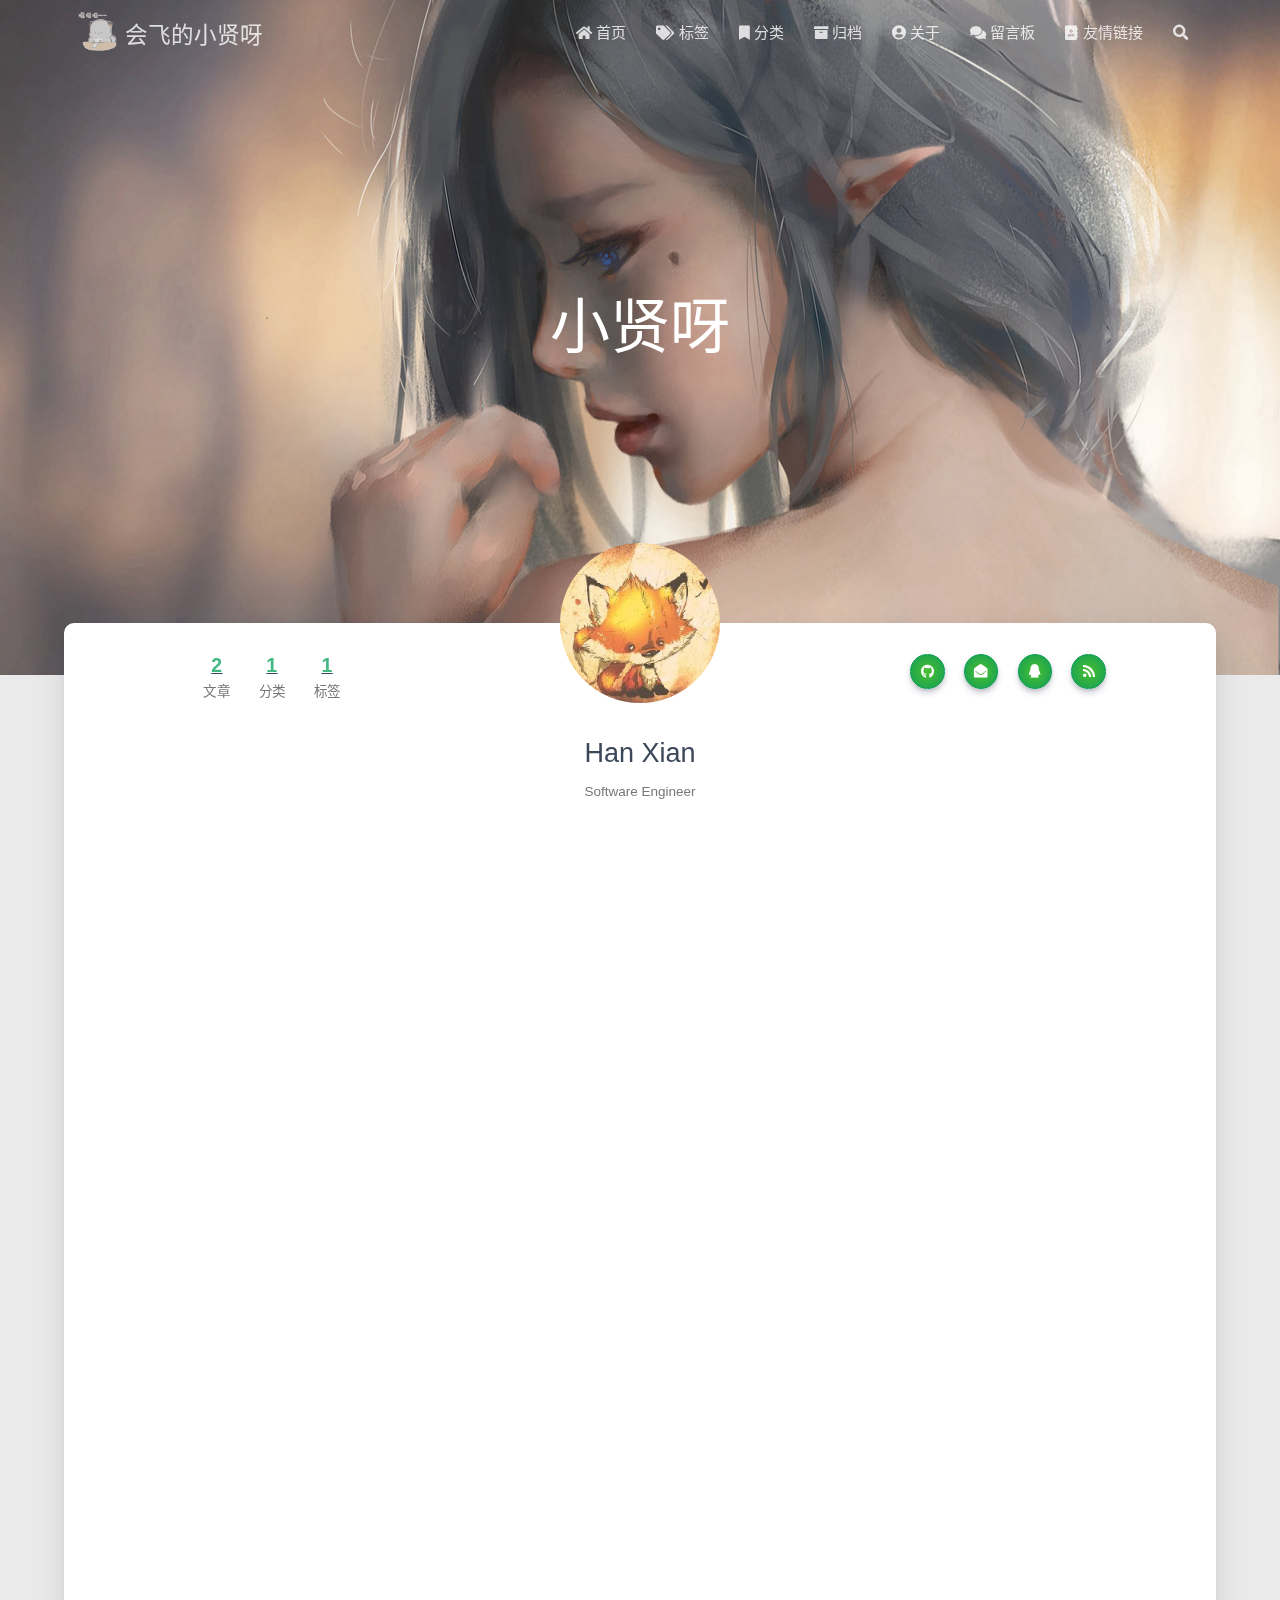
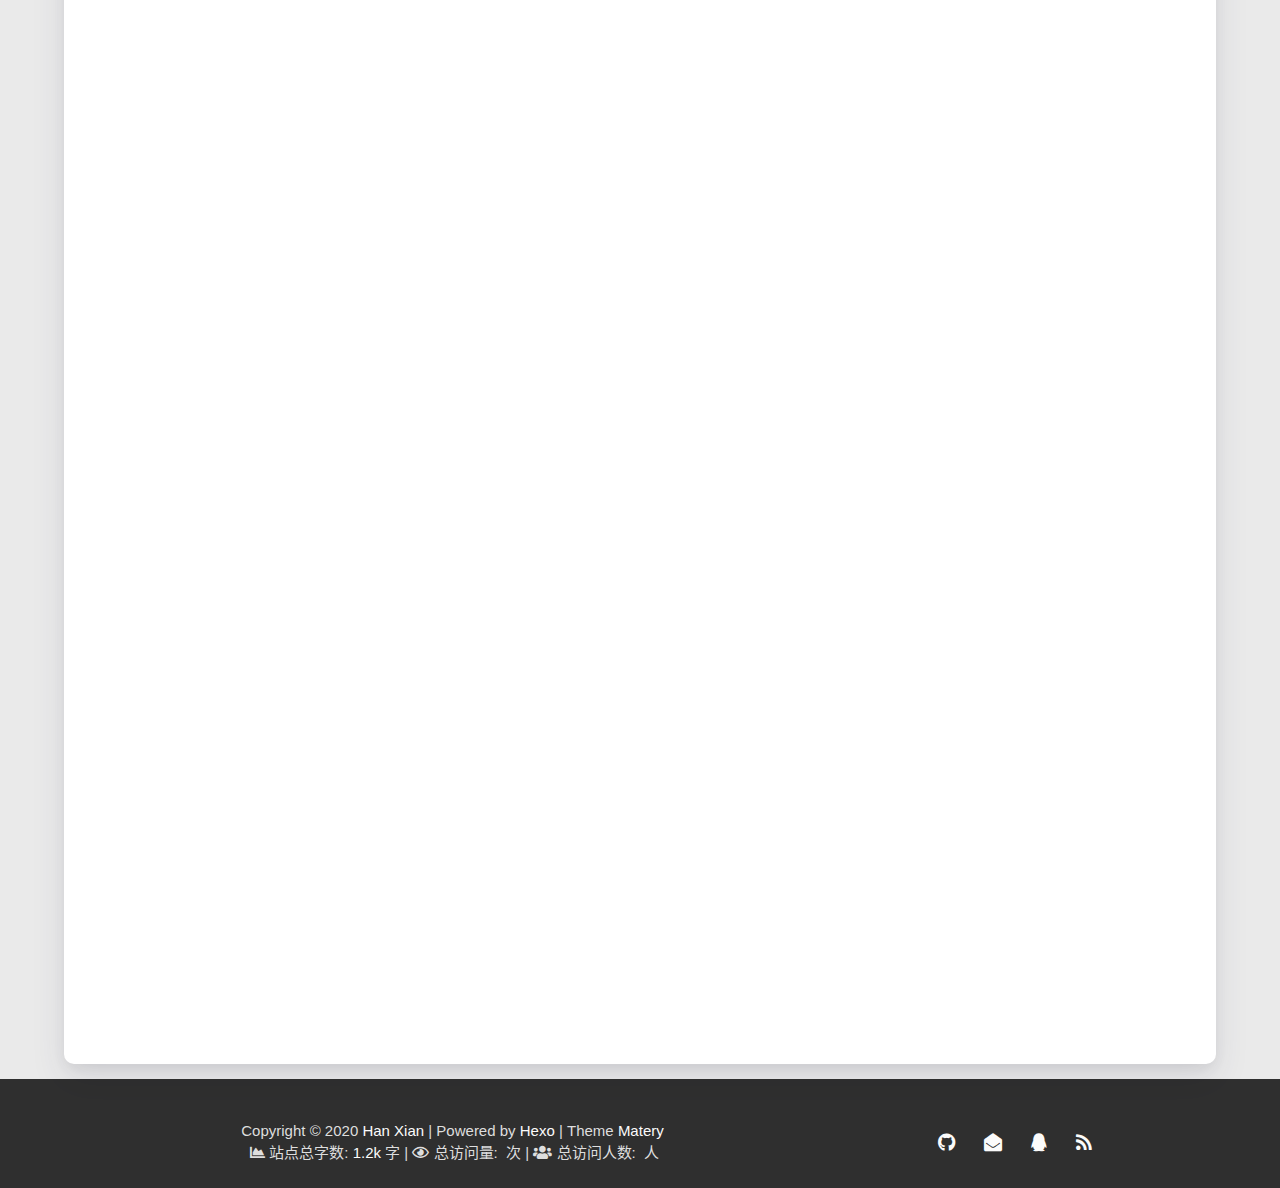
==== about/index.html @ ccb1b971 "Site updated: 2020-05-13 16:19:08" ====
<!DOCTYPE HTML>
<html lang="zh-CN">


<head>
    <meta charset="utf-8">
    <meta name="keywords" content="关于, 会飞的小贤呀">
    <meta name="description" content="努力才能有收获,汗水浇灌出成功!">
    <meta http-equiv="X-UA-Compatible" content="IE=edge">
    <meta name="viewport" content="width=device-width, initial-scale=1.0, user-scalable=no">
    <meta name="renderer" content="webkit|ie-stand|ie-comp">
    <meta name="mobile-web-app-capable" content="yes">
    <meta name="format-detection" content="telephone=no">
    <meta name="apple-mobile-web-app-capable" content="yes">
    <meta name="apple-mobile-web-app-status-bar-style" content="black-translucent">
    <!-- Global site tag (gtag.js) - Google Analytics -->


    <title>关于 | 会飞的小贤呀</title>
    <link rel="icon" type="image/png" href="/favicon.png">

    <link rel="stylesheet" type="text/css" href="/libs/awesome/css/all.css">
    <link rel="stylesheet" type="text/css" href="/libs/materialize/materialize.min.css">
    <link rel="stylesheet" type="text/css" href="/libs/aos/aos.css">
    <link rel="stylesheet" type="text/css" href="/libs/animate/animate.min.css">
    <link rel="stylesheet" type="text/css" href="/libs/lightGallery/css/lightgallery.min.css">
    <link rel="stylesheet" type="text/css" href="/css/matery.css">
    <link rel="stylesheet" type="text/css" href="/css/my.css">

    <script src="/libs/jquery/jquery.min.js"></script>

<style type="text/css" lang="css">
    #loading-container{
        position: fixed;
        top: 0;
        left: 0;
        min-height: 100vh;
        width: 100vw;
        z-index: 9999;
        display: flex;
        flex-direction: column;
        justify-content: center;
        align-items: center;
        background: #FFF;
        text-align: center;
        /* loader页面消失采用渐隐的方式*/
        -webkit-transition: opacity 1s ease;
        -moz-transition: opacity 1s ease;
        -o-transition: opacity 1s ease;
        transition: opacity 1s ease;
    }
    .loading-image{
        width: 120px;
        height: 50px;
        transform: translate(-50%);
    }

    .loading-image div:nth-child(2) {
        -webkit-animation: pacman-balls 1s linear 0s infinite;
        animation: pacman-balls 1s linear 0s infinite
    }

    .loading-image div:nth-child(3) {
        -webkit-animation: pacman-balls 1s linear .33s infinite;
        animation: pacman-balls 1s linear .33s infinite
    }

    .loading-image div:nth-child(4) {
        -webkit-animation: pacman-balls 1s linear .66s infinite;
        animation: pacman-balls 1s linear .66s infinite
    }

    .loading-image div:nth-child(5) {
        -webkit-animation: pacman-balls 1s linear .99s infinite;
        animation: pacman-balls 1s linear .99s infinite
    }

   .loading-image div:first-of-type {
        width: 0;
        height: 0;
        border: 25px solid #49b1f5;
        border-right-color: transparent;
        border-radius: 25px;
        -webkit-animation: rotate_pacman_half_up .5s 0s infinite;
        animation: rotate_pacman_half_up .5s 0s infinite;
    }
    .loading-image div:nth-child(2) {
        width: 0;
        height: 0;
        border: 25px solid #49b1f5;
        border-right-color: transparent;
        border-radius: 25px;
        -webkit-animation: rotate_pacman_half_down .5s 0s infinite;
        animation: rotate_pacman_half_down .5s 0s infinite;
        margin-top: -50px;
    }
    @-webkit-keyframes rotate_pacman_half_up {0% {transform: rotate(270deg)}50% {transform: rotate(1turn)}to {transform: rotate(270deg)}}

    @keyframes rotate_pacman_half_up {0% {transform: rotate(270deg)}50% {transform: rotate(1turn)}to {transform: rotate(270deg)}}

    @-webkit-keyframes rotate_pacman_half_down {0% {transform: rotate(90deg)}50% {transform: rotate(0deg)}to {transform: rotate(90deg)}}

    @keyframes rotate_pacman_half_down {0% {transform: rotate(90deg)}50% {transform: rotate(0deg)}to {transform: rotate(90deg)}}

    @-webkit-keyframes pacman-balls {75% {opacity: .7}to {transform: translate(-100px, -6.25px)}}

    @keyframes pacman-balls {75% {opacity: .7}to {transform: translate(-100px, -6.25px)}}


    .loading-image div:nth-child(3),
    .loading-image div:nth-child(4),
    .loading-image div:nth-child(5),
    .loading-image div:nth-child(6){
        background-color: #49b1f5;
        width: 15px;
        height: 15px;
        border-radius: 100%;
        margin: 2px;
        width: 10px;
        height: 10px;
        position: absolute;
        transform: translateY(-6.25px);
        top: 25px;
        left: 100px;
    }
    .loading-text{
        margin-bottom: 20vh;
        text-align: center;
        color: #2c3e50;
        font-size: 2rem;
        box-sizing: border-box;
        padding: 0 10px;
        text-shadow: 0 2px 10px rgba(0,0,0,0.2);
    }
    @media only screen and (max-width: 500px) {
         .loading-text{
            font-size: 1.5rem;
         }
    }
    .fadeout {
        opacity: 0;
        filter: alpha(opacity=0);
    }
    /* logo出现动画 */
    @-webkit-keyframes fadeInDown{0%{opacity:0;-webkit-transform:translate3d(0,-100%,0);transform:translate3d(0,-100%,0)}100%{opacity:1;-webkit-transform:none;transform:none}}
    @keyframes fadeInDown{0%{opacity:0;-webkit-transform:translate3d(0,-100%,0);}}
 </style>
 <script>
(function () {
    const loaded = function(){
       setTimeout(function(){
            const loader = document.getElementById("loading-container");
            loader.className="fadeout" ;//使用渐隐的方法淡出loading page
            // document.getElementById("body-wrap").style.display="flex";
            setTimeout(function(){
                loader.style.display="none";
            },1000); 
        },1000);//强制显示loading page 1s  
    };
    loaded();
})()
 </script><meta name="generator" content="Hexo 4.2.0"><link rel="stylesheet" href="/css/prism-tomorrow.css" type="text/css"><style type="text/css" lang="css">
    #loading-container{
        position: fixed;
        top: 0;
        left: 0;
        min-height: 100vh;
        width: 100vw;
        z-index: 9999;
        display: flex;
        flex-direction: column;
        justify-content: center;
        align-items: center;
        background: #FFF;
        text-align: center;
        /* loader页面消失采用渐隐的方式*/
        -webkit-transition: opacity 1s ease;
        -moz-transition: opacity 1s ease;
        -o-transition: opacity 1s ease;
        transition: opacity 1s ease;
    }
    .loading-image{
        width: 120px;
        height: 50px;
        transform: translate(-50%);
    }

    .loading-image div:nth-child(2) {
        -webkit-animation: pacman-balls 1s linear 0s infinite;
        animation: pacman-balls 1s linear 0s infinite
    }

    .loading-image div:nth-child(3) {
        -webkit-animation: pacman-balls 1s linear .33s infinite;
        animation: pacman-balls 1s linear .33s infinite
    }

    .loading-image div:nth-child(4) {
        -webkit-animation: pacman-balls 1s linear .66s infinite;
        animation: pacman-balls 1s linear .66s infinite
    }

    .loading-image div:nth-child(5) {
        -webkit-animation: pacman-balls 1s linear .99s infinite;
        animation: pacman-balls 1s linear .99s infinite
    }

   .loading-image div:first-of-type {
        width: 0;
        height: 0;
        border: 25px solid #49b1f5;
        border-right-color: transparent;
        border-radius: 25px;
        -webkit-animation: rotate_pacman_half_up .5s 0s infinite;
        animation: rotate_pacman_half_up .5s 0s infinite;
    }
    .loading-image div:nth-child(2) {
        width: 0;
        height: 0;
        border: 25px solid #49b1f5;
        border-right-color: transparent;
        border-radius: 25px;
        -webkit-animation: rotate_pacman_half_down .5s 0s infinite;
        animation: rotate_pacman_half_down .5s 0s infinite;
        margin-top: -50px;
    }
    @-webkit-keyframes rotate_pacman_half_up {0% {transform: rotate(270deg)}50% {transform: rotate(1turn)}to {transform: rotate(270deg)}}

    @keyframes rotate_pacman_half_up {0% {transform: rotate(270deg)}50% {transform: rotate(1turn)}to {transform: rotate(270deg)}}

    @-webkit-keyframes rotate_pacman_half_down {0% {transform: rotate(90deg)}50% {transform: rotate(0deg)}to {transform: rotate(90deg)}}

    @keyframes rotate_pacman_half_down {0% {transform: rotate(90deg)}50% {transform: rotate(0deg)}to {transform: rotate(90deg)}}

    @-webkit-keyframes pacman-balls {75% {opacity: .7}to {transform: translate(-100px, -6.25px)}}

    @keyframes pacman-balls {75% {opacity: .7}to {transform: translate(-100px, -6.25px)}}


    .loading-image div:nth-child(3),
    .loading-image div:nth-child(4),
    .loading-image div:nth-child(5),
    .loading-image div:nth-child(6){
        background-color: #49b1f5;
        width: 15px;
        height: 15px;
        border-radius: 100%;
        margin: 2px;
        width: 10px;
        height: 10px;
        position: absolute;
        transform: translateY(-6.25px);
        top: 25px;
        left: 100px;
    }
    .loading-text{
        margin-bottom: 20vh;
        text-align: center;
        color: #2c3e50;
        font-size: 2rem;
        box-sizing: border-box;
        padding: 0 10px;
        text-shadow: 0 2px 10px rgba(0,0,0,0.2);
    }
    @media only screen and (max-width: 500px) {
         .loading-text{
            font-size: 1.5rem;
         }
    }
    .fadeout {
        opacity: 0;
        filter: alpha(opacity=0);
    }
    /* logo出现动画 */
    @-webkit-keyframes fadeInDown{0%{opacity:0;-webkit-transform:translate3d(0,-100%,0);transform:translate3d(0,-100%,0)}100%{opacity:1;-webkit-transform:none;transform:none}}
    @keyframes fadeInDown{0%{opacity:0;-webkit-transform:translate3d(0,-100%,0);}}
 </style>
 <script>
(function () {
    const loaded = function(){
       setTimeout(function(){
            const loader = document.getElementById("loading-container");
            loader.className="fadeout" ;//使用渐隐的方法淡出loading page
            // document.getElementById("body-wrap").style.display="flex";
            setTimeout(function(){
                loader.style.display="none";
            },1000); 
        },1000);//强制显示loading page 1s  
    };
    loaded();
})()
 </script></head>

<script type="text/javascript">
	//只在桌面版网页启用特效
	var windowWidth = $(window).width();
	if (windowWidth > 768) {
    document.write('<script type="text/javascript" src="/js/sakura.js"><\/script>');
	}
	</script>

 <div id="loading-container">
     <p class="loading-text">玩命加载中 . . . </p> 
     <div class="loading-image">
         <div></div>
         <div></div>
         <div></div>
         <div></div> 
         <div></div>
     </div>
 </div><body>
    <header class="navbar-fixed">
    <nav id="headNav" class="bg-color nav-transparent">
        <div id="navContainer" class="nav-wrapper container">
            <div class="brand-logo">
                <a href="/" class="waves-effect waves-light">
                    
                    <img src="https://cdn.jsdelivr.net/gh/skyls03/skyls03.github.io/medias/loading.gif" data-original="/medias/logo.gif" class="logo-img" alt="LOGO">
                    
                    <span class="logo-span">会飞的小贤呀</span>
                </a>
            </div>
            

<a href="#" data-target="mobile-nav" class="sidenav-trigger button-collapse"><i class="fas fa-bars"></i></a>
<ul class="right nav-menu">
  
  <li class="hide-on-med-and-down nav-item">
    
    <a href="/" class="waves-effect waves-light">
      
      <i class="fas fa-home" style="zoom: 0.6;"></i>
      
      <span>首页</span>
    </a>
    
  </li>
  
  <li class="hide-on-med-and-down nav-item">
    
    <a href="/tags" class="waves-effect waves-light">
      
      <i class="fas fa-tags" style="zoom: 0.6;"></i>
      
      <span>标签</span>
    </a>
    
  </li>
  
  <li class="hide-on-med-and-down nav-item">
    
    <a href="/categories" class="waves-effect waves-light">
      
      <i class="fas fa-bookmark" style="zoom: 0.6;"></i>
      
      <span>分类</span>
    </a>
    
  </li>
  
  <li class="hide-on-med-and-down nav-item">
    
    <a href="/archives" class="waves-effect waves-light">
      
      <i class="fas fa-archive" style="zoom: 0.6;"></i>
      
      <span>归档</span>
    </a>
    
  </li>
  
  <li class="hide-on-med-and-down nav-item">
    
    <a href="/about" class="waves-effect waves-light">
      
      <i class="fas fa-user-circle" style="zoom: 0.6;"></i>
      
      <span>关于</span>
    </a>
    
  </li>
  
  <li class="hide-on-med-and-down nav-item">
    
    <a href="/contact" class="waves-effect waves-light">
      
      <i class="fas fa-comments" style="zoom: 0.6;"></i>
      
      <span>留言板</span>
    </a>
    
  </li>
  
  <li class="hide-on-med-and-down nav-item">
    
    <a href="/friends" class="waves-effect waves-light">
      
      <i class="fas fa-address-book" style="zoom: 0.6;"></i>
      
      <span>友情链接</span>
    </a>
    
  </li>
  
  <li>
    <a href="#searchModal" class="modal-trigger waves-effect waves-light">
      <i id="searchIcon" class="fas fa-search" title="搜索" style="zoom: 0.85;"></i>
    </a>
  </li>
</ul>


<div id="mobile-nav" class="side-nav sidenav">

    <div class="mobile-head bg-color">
        
        <img src="https://cdn.jsdelivr.net/gh/skyls03/skyls03.github.io/medias/loading.gif" data-original="/medias/logo.gif" class="logo-img circle responsive-img">
        
        <div class="logo-name">会飞的小贤呀</div>
        <div class="logo-desc">
            
            努力才能有收获,汗水浇灌出成功!
            
        </div>
    </div>

    

    <ul class="menu-list mobile-menu-list">
        
        <li class="m-nav-item">
	  
		<a href="/" class="waves-effect waves-light">
			
			    <i class="fa-fw fas fa-home"></i>
			
			首页
		</a>
          
        </li>
        
        <li class="m-nav-item">
	  
		<a href="/tags" class="waves-effect waves-light">
			
			    <i class="fa-fw fas fa-tags"></i>
			
			标签
		</a>
          
        </li>
        
        <li class="m-nav-item">
	  
		<a href="/categories" class="waves-effect waves-light">
			
			    <i class="fa-fw fas fa-bookmark"></i>
			
			分类
		</a>
          
        </li>
        
        <li class="m-nav-item">
	  
		<a href="/archives" class="waves-effect waves-light">
			
			    <i class="fa-fw fas fa-archive"></i>
			
			归档
		</a>
          
        </li>
        
        <li class="m-nav-item">
	  
		<a href="/about" class="waves-effect waves-light">
			
			    <i class="fa-fw fas fa-user-circle"></i>
			
			关于
		</a>
          
        </li>
        
        <li class="m-nav-item">
	  
		<a href="/contact" class="waves-effect waves-light">
			
			    <i class="fa-fw fas fa-comments"></i>
			
			留言板
		</a>
          
        </li>
        
        <li class="m-nav-item">
	  
		<a href="/friends" class="waves-effect waves-light">
			
			    <i class="fa-fw fas fa-address-book"></i>
			
			友情链接
		</a>
          
        </li>
        
        
        <li><div class="divider"></div></li>
        <li>
            <a href="https://github.com/HXLTFOREVER/hxltforever.github.io" class="waves-effect waves-light" target="_blank">
                <i class="fab fa-github-square fa-fw"></i>Fork Me
            </a>
        </li>
        
    </ul>
</div>


        </div>

        
            <style>
    .nav-transparent .github-corner {
        display: none !important;
    }

    .github-corner {
        position: absolute;
        z-index: 10;
        top: 0;
        right: 0;
        border: 0;
        transform: scale(1.1);
    }

    .github-corner svg {
        color: #0f9d58;
        fill: #fff;
        height: 64px;
        width: 64px;
    }

    .github-corner:hover .octo-arm {
        animation: a 0.56s ease-in-out;
    }

    .github-corner .octo-arm {
        animation: none;
    }

    @keyframes a {
        0%,
        to {
            transform: rotate(0);
        }
        20%,
        60% {
            transform: rotate(-25deg);
        }
        40%,
        80% {
            transform: rotate(10deg);
        }
    }
</style>

<a href="https://github.com/HXLTFOREVER/hxltforever.github.io" class="github-corner tooltipped hide-on-med-and-down" target="_blank"
   data-tooltip="Fork Me" data-position="left" data-delay="50">
    <svg viewBox="0 0 250 250" aria-hidden="true">
        <path d="M0,0 L115,115 L130,115 L142,142 L250,250 L250,0 Z"></path>
        <path d="M128.3,109.0 C113.8,99.7 119.0,89.6 119.0,89.6 C122.0,82.7 120.5,78.6 120.5,78.6 C119.2,72.0 123.4,76.3 123.4,76.3 C127.3,80.9 125.5,87.3 125.5,87.3 C122.9,97.6 130.6,101.9 134.4,103.2"
              fill="currentColor" style="transform-origin: 130px 106px;" class="octo-arm"></path>
        <path d="M115.0,115.0 C114.9,115.1 118.7,116.5 119.8,115.4 L133.7,101.6 C136.9,99.2 139.9,98.4 142.2,98.6 C133.8,88.0 127.5,74.4 143.8,58.0 C148.5,53.4 154.0,51.2 159.7,51.0 C160.3,49.4 163.2,43.6 171.4,40.1 C171.4,40.1 176.1,42.5 178.8,56.2 C183.1,58.6 187.2,61.8 190.9,65.4 C194.5,69.0 197.7,73.2 200.1,77.6 C213.8,80.2 216.3,84.9 216.3,84.9 C212.7,93.1 206.9,96.0 205.4,96.6 C205.1,102.4 203.0,107.8 198.3,112.5 C181.9,128.9 168.3,122.5 157.7,114.1 C157.9,116.9 156.7,120.9 152.7,124.9 L141.0,136.5 C139.8,137.7 141.6,141.9 141.8,141.8 Z"
              fill="currentColor" class="octo-body"></path>
    </svg>
</a>
        
    </nav>

</header>

    <style type="text/css">
    /* don't remove. */
    .about-cover {
        height: 75vh;
    }
</style>

<div class="bg-cover pd-header about-cover">
    <div class="container">
    <div class="row">
    <div class="col s10 offset-s1 m8 offset-m2 l8 offset-l2">
        <div class="brand">
            <div class="title center-align">
                
                小贤呀
                
            </div>

            <div class="description center-align">
                
                <span id="subtitle"></span>
                <script src="https://cdn.jsdelivr.net/npm/typed.js@2.0.11"></script>
                <script>
                    var typed = new Typed("#subtitle", {
                        strings: ['欢迎来到 会飞的小贤呀Blog','化而成万物,学而无止境'],
                        startDelay: 300,
                        typeSpeed: 100,
                        loop: true,
                        backSpeed: 50,
                        showCursor: true
                    });
                </script>
                
            </div>
        </div>
    </div>
</div>


<script>
    // 每天切换 banner 图.  Switch banner image every day.
    $('.bg-cover').css('background-image', 'url(/medias/banner/3.jpg)');
</script>


    </div>
</div>

<main class="content">

    <div id="aboutme" class="container about-container">
        <div class="card">
            <div class="card-content">
                <div class="row">
                    <div class="post-statis col l4 hide-on-med-and-down" data-aos="zoom-in-right">
                        
<div class="statis">
    <span class="count"><a href="/">2</a></span>
    <span class="name">文章</span>
</div>



<div class="statis">
    <span class="count"><a href="/categories">1</a></span>
    <span class="name">分类</span>
</div>



<div class="statis">
    <span class="count"><a href="/tags">1</a></span>
    <span class="name">标签</span>
</div>


                    </div>
                    <div class="col s12 m12 l4">
                        <div class="profile center-align">
                            <div class="avatar">
                                <img src="/medias/avatar.jpg" alt="Han Xian"
                                     class="circle responsive-img avatar-img">
                            </div>
                            <div class="author">
                                <div class="post-statis hide-on-large-only" data-aos="zoom-in-right">
                                    
<div class="statis">
    <span class="count"><a href="/">2</a></span>
    <span class="name">文章</span>
</div>



<div class="statis">
    <span class="count"><a href="/categories">1</a></span>
    <span class="name">分类</span>
</div>



<div class="statis">
    <span class="count"><a href="/tags">1</a></span>
    <span class="name">标签</span>
</div>


                                </div>
                                <div class="title">Han Xian</div>
                                <div class="career">Software Engineer</div>
                                <div class="social-link hide-on-large-only" data-aos="zoom-in-left">
                                    
    <a href="https://github.com/HXLTFOREVER" class="tooltipped" target="_blank" data-tooltip="访问我的GitHub" data-position="top" data-delay="50">
        <i class="fab fa-github"></i>
    </a>



    <a href="mailto:2389886090@qq.com" class="tooltipped" target="_blank" data-tooltip="邮件联系我" data-position="top" data-delay="50">
        <i class="fas fa-envelope-open"></i>
    </a>







    <a href="tencent://AddContact/?fromId=50&fromSubId=1&subcmd=all&uin=2389886090" class="tooltipped" target="_blank" data-tooltip="QQ联系我: 2389886090" data-position="top" data-delay="50">
        <i class="fab fa-qq"></i>
    </a>







    <a href="/atom.xml" class="tooltipped" target="_blank" data-tooltip="RSS 订阅" data-position="top" data-delay="50">
        <i class="fas fa-rss"></i>
    </a>


                                </div>
                            </div>
                        </div>
                    </div>
                    <div class="col l4 hide-on-med-and-down" data-aos="zoom-in-left">
                        <div class="social-link">
                            
    <a href="https://github.com/HXLTFOREVER" class="tooltipped" target="_blank" data-tooltip="访问我的GitHub" data-position="top" data-delay="50">
        <i class="fab fa-github"></i>
    </a>



    <a href="mailto:2389886090@qq.com" class="tooltipped" target="_blank" data-tooltip="邮件联系我" data-position="top" data-delay="50">
        <i class="fas fa-envelope-open"></i>
    </a>







    <a href="tencent://AddContact/?fromId=50&fromSubId=1&subcmd=all&uin=2389886090" class="tooltipped" target="_blank" data-tooltip="QQ联系我: 2389886090" data-position="top" data-delay="50">
        <i class="fab fa-qq"></i>
    </a>







    <a href="/atom.xml" class="tooltipped" target="_blank" data-tooltip="RSS 订阅" data-position="top" data-delay="50">
        <i class="fas fa-rss"></i>
    </a>


                        </div>
                    </div>
                </div>

                <div class="introduction center-align" data-aos="fade-up">If you wish to succeed, you should use persistence as your good friend, experience as your reference, prudence as your brother and hope as your sentry.</div>

                <style type="text/css">
    #posts-chart,
    #categories-chart,
    #tags-chart {
        width: 100%;
        height: 300px;
        margin: 0.5rem auto;
        padding: 0.5rem;
    }
</style>

<div id="postCharts" class="post-charts">
    <div class="title center-align" data-aos="zoom-in-up">
        <i class="far fa-bar-chart"></i>&nbsp;&nbsp;文章统计图
    </div>
    <div class="row">
        <div class="chart col s12 m6 l4" data-aos="zoom-in-up">
            <div id="posts-chart"></div>
        </div>

        <div class="chart col s12 m6 l4" data-aos="zoom-in-up">
            <div id="categories-chart"></div>
        </div>

        <div class="chart col s12 m6 l4" data-aos="zoom-in-up">
            <div id="tags-chart"></div>
        </div>
    </div>
</div>

<script type="text/javascript" src="/libs/echarts/echarts.min.js"></script>
<script>
    let postsChart = echarts.init(document.getElementById('posts-chart'));
    let categoriesChart = echarts.init(document.getElementById('categories-chart'));
    let tagsChart = echarts.init(document.getElementById('tags-chart'));

    

    let postsOption = {
        title: {
            text: '文章发布统计图',
            top: -5,
            x: 'center'
        },
        tooltip: {
            trigger: 'axis'
        },
        xAxis: {
            type: 'category',
            data: ["2019-05","2019-06","2019-07","2019-08","2019-09","2019-10","2019-11","2019-12","2020-01","2020-02","2020-03","2020-04","2020-05"]
        },
        yAxis: {
            type: 'value',
        },
        series: [
            {
                name: '文章篇数',
                type: 'line',
                color: ['#6772e5'],
                data: [0,0,0,0,0,0,0,0,0,0,0,0,2],
                markPoint: {
                    symbolSize: 45,
                    color: ['#fa755a','#3ecf8e','#82d3f4'],
                    data: [{
                        type: 'max',
                        itemStyle: {color: ['#3ecf8e']},
                        name: '最大值'
                    }, {
                        type: 'min',
                        itemStyle: {color: ['#fa755a']},
                        name: '最小值'
                    }]
                },
                markLine: {
                    itemStyle: {color: ['#ab47bc']},
                    data: [
                        {type: 'average', name: '平均值'}
                    ]
                }
            }
        ]
    };

    

    let categoriesOption = {
        title: {
            text: '文章分类统计图',
            top: -4,
            x: 'center'
        },
        tooltip: {
            trigger: 'item',
            formatter: "{a} <br/>{b} : {c} ({d}%)"
        },
        series: [
            {
                name: '分类',
                type: 'pie',
                radius: '50%',
                color: ['#6772e5', '#ff9e0f', '#fa755a', '#3ecf8e', '#82d3f4', '#ab47bc', '#525f7f', '#f51c47', '#26A69A'],
                data: [{"name":"javaweb","value":1}],
                itemStyle: {
                    emphasis: {
                        shadowBlur: 10,
                        shadowOffsetX: 0,
                        shadowColor: 'rgba(0, 0, 0, 0.5)'
                    }
                }
            }
        ]
    };

    

    let tagsOption = {
        title: {
            text: 'TOP10 标签统计图',
            top: -5,
            x: 'center'
        },
        tooltip: {},
        xAxis: [
            {
                type: 'category',
                data: ["bootstrap"]
            }
        ],
        yAxis: [
            {
                type: 'value'
            }
        ],
        series: [
            {
                type: 'bar',
                color: ['#82d3f4'],
                barWidth : 18,
                data: [1],
                markPoint: {
                    symbolSize: 45,
                    data: [{
                        type: 'max',
                        itemStyle: {color: ['#3ecf8e']},
                        name: '最大值'
                    }, {
                        type: 'min',
                        itemStyle: {color: ['#fa755a']},
                        name: '最小值'
                    }],
                },
                markLine: {
                    itemStyle: {color: ['#ab47bc']},
                    data: [
                        {type: 'average', name: '平均值'}
                    ]
                }
            }
        ]
    };

    // render the charts
    postsChart.setOption(postsOption);
    categoriesChart.setOption(categoriesOption);
    tagsChart.setOption(tagsOption);
</script>


                
                
<div class="my-projects">
    <div class="title center-align" data-aos="zoom-in-up">
        <i class="fas fa-gift"></i>&nbsp;&nbsp;我的项目
    </div>
    <div class="row">
        
        
        <div class="col s12 m6 l4" data-aos="fade-up">
            <div class="info center-align">
                <a href="http://github.com/blinkfox/hexo-theme-matery" class="icon"
                   style="background: linear-gradient(to bottom right, #66BB6A 0%, #81C784 100%)" target="_blank">
                    <i class="fas fa-file-alt"></i>
                </a>
                <div class="info-title">
                    <a href="http://github.com/blinkfox/hexo-theme-matery" target="_blank">hexo-theme-matery</a>
                </div>
                <div class="info-desc">This is a Hexo blog theme with &#39;Material Design&#39; and responsive design.</div>
            </div>
        </div>
        
        <div class="col s12 m6 l4" data-aos="fade-up">
            <div class="info center-align">
                <a href="https://github.com/blinkfox/fenix" class="icon"
                   style="background: linear-gradient(to bottom right, #F06292 0%, #EF5350 100%)" target="_blank">
                    <i class="fas fa-database"></i>
                </a>
                <div class="info-title">
                    <a href="https://github.com/blinkfox/fenix" target="_blank">Fenix</a>
                </div>
                <div class="info-desc">这是 Spring Data JPA 复杂或动态 SQL 查询的扩展库。</div>
            </div>
        </div>
        
        <div class="col s12 m6 l4" data-aos="fade-up">
            <div class="info center-align">
                <a href="https://github.com/blinkfox/typora-vue-theme" class="icon"
                   style="background: linear-gradient(to bottom right, #29B6F6 0%, #1E88E5 100%)" target="_blank">
                    <i class="fas fa-file-alt"></i>
                </a>
                <div class="info-title">
                    <a href="https://github.com/blinkfox/typora-vue-theme" target="_blank">typora-vue-theme</a>
                </div>
                <div class="info-desc">This is a typora theme inspired by Vue document style.</div>
            </div>
        </div>
        
        
    </div>
</div>

                

                
                
<div class="my-skills">
    <div class="title center-align" data-aos="zoom-in-up">
        <i class="fas fa-wrench"></i>&nbsp;&nbsp;我的技能
    </div>
    <div class="row">
        
        
        
        <div class="col s12 m6 l6" data-aos="fade-up">
            <div class="skillbar">
                <div class="skillbar-title"
                     style="background: linear-gradient(to right, #FF0066 0%, #FF00CC 100%); width: 85%">
                    <span>Java</span>
                </div>
                <div class="skill-bar-percent">85%</div>
            </div>
        </div>
        
        
        <div class="col s12 m6 l6" data-aos="fade-up">
            <div class="skillbar">
                <div class="skillbar-title"
                     style="background: linear-gradient(to right, #9900FF 0%, #CC66FF 100%); width: 80%">
                    <span>JavaScript</span>
                </div>
                <div class="skill-bar-percent">80%</div>
            </div>
        </div>
        
        
        <div class="col s12 m6 l6" data-aos="fade-up">
            <div class="skillbar">
                <div class="skillbar-title"
                     style="background: linear-gradient(to right, #2196F3 0%, #42A5F5 100%); width: 80%">
                    <span>HTML5</span>
                </div>
                <div class="skill-bar-percent">80%</div>
            </div>
        </div>
        
        
        <div class="col s12 m6 l6" data-aos="fade-up">
            <div class="skillbar">
                <div class="skillbar-title"
                     style="background: linear-gradient(to right, #00BCD4 0%, #80DEEA 100%); width: 70%">
                    <span>CSS</span>
                </div>
                <div class="skill-bar-percent">70%</div>
            </div>
        </div>
        
        
        <div class="col s12 m6 l6" data-aos="fade-up">
            <div class="skillbar">
                <div class="skillbar-title"
                     style="background: linear-gradient(to right, #4CAF50 0%, #81C784 100%); width: 90%">
                    <span>SQL</span>
                </div>
                <div class="skill-bar-percent">90%</div>
            </div>
        </div>
        
        
        <div class="col s12 m6 l6" data-aos="fade-up">
            <div class="skillbar">
                <div class="skillbar-title"
                     style="background: linear-gradient(to right, #FFEB3B 0%, #FFF176 100%); width: 75%">
                    <span>程序设计</span>
                </div>
                <div class="skill-bar-percent">75%</div>
            </div>
        </div>
        
        
    </div>

    

    
    <div class="other-skills chip-container" data-aos="zoom-in-up">
        <div class="sub-title center-align"><i class="fa fa-book"></i>&nbsp;&nbsp;其他技能</div>
        <div class="tag-chips center-align">
            
            
            <a href="/tags/bootstrap/">
                <span class="chip center-align waves-effect waves-light chip-default">bootstrap</span>
            </a>
            
            
        </div>
    </div>
    

</div>

                

                
                
<div id="myGallery" class="my-gallery">
    <div class="title center-align" data-aos="zoom-in-up">
        <i class="far fa-image"></i>&nbsp;&nbsp;相册
    </div>
    <div class="row">
        
        
        <div class="photo col s12 m6 l4" data-aos="fade-up">
            <div class="img-item" data-src="/medias/featureimages/0.jpg">
                <img src="https://cdn.jsdelivr.net/gh/skyls03/skyls03.github.io/medias/loading.gif" data-original="/medias/featureimages/0.jpg" class="responsive-img">
            </div>
        </div>
        
        <div class="photo col s12 m6 l4" data-aos="fade-up">
            <div class="img-item" data-src="/medias/featureimages/1.jpg">
                <img src="https://cdn.jsdelivr.net/gh/skyls03/skyls03.github.io/medias/loading.gif" data-original="/medias/featureimages/1.jpg" class="responsive-img">
            </div>
        </div>
        
        <div class="photo col s12 m6 l4" data-aos="fade-up">
            <div class="img-item" data-src="/medias/featureimages/2.jpg">
                <img src="https://cdn.jsdelivr.net/gh/skyls03/skyls03.github.io/medias/loading.gif" data-original="/medias/featureimages/2.jpg" class="responsive-img">
            </div>
        </div>
        
        
    </div>
</div>

<script>
    $(function () {
        let animateClass = 'animated pulse';
        $('#myGallery .photo').hover(function () {
            $(this).addClass(animateClass);
        }, function () {
            $(this).removeClass(animateClass);
        });
    });
</script>

                

            </div>
        </div>
    </div>
</main>


    <footer class="page-footer bg-color">
    
        <link rel="stylesheet" href="/libs/aplayer/APlayer.min.css">
<style>
    .aplayer .aplayer-lrc p {
        
        display: none;
        
        font-size: 12px;
        font-weight: 700;
        line-height: 16px !important;
    }

    .aplayer .aplayer-lrc p.aplayer-lrc-current {
        
        display: none;
        
        font-size: 15px;
        color: #42b983;
    }

    
    .aplayer.aplayer-fixed.aplayer-narrow .aplayer-body {
        left: -66px !important;
    }

    .aplayer.aplayer-fixed.aplayer-narrow .aplayer-body:hover {
        left: 0px !important;
    }

    
</style>
<div class="">
    
    <div class="row">
        <meting-js class="col l8 offset-l2 m10 offset-m1 s12"
                   server="netease"
                   type="playlist"
                   id="607450466"
                   fixed='true'
                   autoplay='false'
                   theme='#42b983'
                   loop='all'
                   order='random'
                   preload='auto'
                   volume='0.7'
                   list-folded='true'
        >
        </meting-js>
    </div>
</div>

<script src="/libs/aplayer/APlayer.min.js"></script>
<script src="https://cdn.jsdelivr.net/npm/meting@2/dist/Meting.min.js"></script>

    
    <div class="container row center-align" style="margin-bottom: 0px !important;">
        <div class="col s12 m8 l8 copy-right">
            Copyright&nbsp;&copy;
            <span id="year">2020</span>
            <a href="/about" target="_blank">Han Xian</a>
            |&nbsp;Powered by&nbsp;<a href="https://hexo.io/" target="_blank">Hexo</a>
            |&nbsp;Theme&nbsp;<a href="https://github.com/blinkfox/hexo-theme-matery" target="_blank">Matery</a>
            <br>
            
            &nbsp;<i class="fas fa-chart-area"></i>&nbsp;站点总字数:&nbsp;<span
                class="white-color">1.2k</span>&nbsp;字
            
            
            
            
            
            
            <span id="busuanzi_container_site_pv">
                |&nbsp;<i class="far fa-eye"></i>&nbsp;总访问量:&nbsp;<span id="busuanzi_value_site_pv"
                    class="white-color"></span>&nbsp;次
            </span>
            
            
            <span id="busuanzi_container_site_uv">
                |&nbsp;<i class="fas fa-users"></i>&nbsp;总访问人数:&nbsp;<span id="busuanzi_value_site_uv"
                    class="white-color"></span>&nbsp;人
            </span>
            
            <br>
            
            <br>
            
        </div>
        <div class="col s12 m4 l4 social-link social-statis">
    <a href="https://github.com/HXLTFOREVER" class="tooltipped" target="_blank" data-tooltip="访问我的GitHub" data-position="top" data-delay="50">
        <i class="fab fa-github"></i>
    </a>



    <a href="mailto:2389886090@qq.com" class="tooltipped" target="_blank" data-tooltip="邮件联系我" data-position="top" data-delay="50">
        <i class="fas fa-envelope-open"></i>
    </a>







    <a href="tencent://AddContact/?fromId=50&fromSubId=1&subcmd=all&uin=2389886090" class="tooltipped" target="_blank" data-tooltip="QQ联系我: 2389886090" data-position="top" data-delay="50">
        <i class="fab fa-qq"></i>
    </a>







    <a href="/atom.xml" class="tooltipped" target="_blank" data-tooltip="RSS 订阅" data-position="top" data-delay="50">
        <i class="fas fa-rss"></i>
    </a>

</div>
    </div>
</footer>

<div class="progress-bar"></div>


    <!-- 搜索遮罩框 -->
<div id="searchModal" class="modal">
    <div class="modal-content">
        <div class="search-header">
            <span class="title"><i class="fas fa-search"></i>&nbsp;&nbsp;搜索</span>
            <input type="search" id="searchInput" name="s" placeholder="请输入搜索的关键字"
                   class="search-input">
        </div>
        <div id="searchResult"></div>
    </div>
</div>

<script src="/js/search.js"></script>
<script type="text/javascript">
$(function () {
    searchFunc("/search.xml", 'searchInput', 'searchResult');
});
</script>

    <!-- 回到顶部按钮 -->
<div id="backTop" class="top-scroll">
    <a class="btn-floating btn-large waves-effect waves-light" href="#!">
        <i class="fas fa-arrow-up"></i>
    </a>
</div>


    <script src="/libs/materialize/materialize.min.js"></script>
    <script src="/libs/masonry/masonry.pkgd.min.js"></script>
    <script src="/libs/aos/aos.js"></script>
    <script src="/libs/scrollprogress/scrollProgress.min.js"></script>
    <script src="/libs/lightGallery/js/lightgallery-all.min.js"></script>
    <script src="/js/matery.js"></script>

    <!-- Baidu Analytics -->

    <!-- Baidu Push -->

<script>
    (function () {
        var bp = document.createElement('script');
        var curProtocol = window.location.protocol.split(':')[0];
        if (curProtocol === 'https') {
            bp.src = 'https://zz.bdstatic.com/linksubmit/push.js';
        } else {
            bp.src = 'http://push.zhanzhang.baidu.com/push.js';
        }
        var s = document.getElementsByTagName("script")[0];
        s.parentNode.insertBefore(bp, s);
    })();
</script>

    
    <script src="/libs/others/clicklove.js" async="async"></script>
    
    
    <script async src="/libs/others/busuanzi.pure.mini.js"></script>
    

    

    

    

    
	
    

    
    <script src="/libs/instantpage/instantpage.js" type="module"></script>
    
	
	


<script>
            window.imageLazyLoadSetting = {
                isSPA: false,
                processImages: null,
            };
        </script><script>window.addEventListener("load",function(){var t=/\.(gif|jpg|jpeg|tiff|png)$/i,r=/^data:image\/[a-z]+;base64,/;Array.prototype.slice.call(document.querySelectorAll("img[data-original]")).forEach(function(a){var e=a.parentNode;"A"===e.tagName&&(e.href.match(t)||e.href.match(r))&&(e.href=a.dataset.original)})});</script><script>!function(n){n.imageLazyLoadSetting.processImages=o;var i=n.imageLazyLoadSetting.isSPA,r=Array.prototype.slice.call(document.querySelectorAll("img[data-original]"));function o(){i&&(r=Array.prototype.slice.call(document.querySelectorAll("img[data-original]")));for(var t,e,a=0;a<r.length;a++)t=r[a],0<=(e=t.getBoundingClientRect()).bottom&&0<=e.left&&e.top<=(n.innerHeight||document.documentElement.clientHeight)&&function(){var t,e,n,i,o=r[a];t=o,e=function(){r=r.filter(function(t){return o!==t})},n=new Image,i=t.getAttribute("data-original"),n.onload=function(){t.src=i,e&&e()},n.src=i}()}o(),n.addEventListener("scroll",function(){var t,e;t=o,e=n,clearTimeout(t.tId),t.tId=setTimeout(function(){t.call(e)},500)})}(this);</script></body>

</html>
---- libs/lightGallery/css/lightgallery.min.css ----
.lg-sub-html,.lg-toolbar{background-color:rgba(0,0,0,.45)}@font-face{font-family:lg;src:url(../fonts/lg.eot?n1z373);src:url(../fonts/lg.eot?#iefixn1z373) format("embedded-opentype"),url(../fonts/lg.woff?n1z373) format("woff"),url(../fonts/lg.ttf?n1z373) format("truetype"),url(../fonts/lg.svg?n1z373#lg) format("svg");font-weight:400;font-style:normal}.lg-icon{font-family:lg;speak:none;font-style:normal;font-weight:400;font-variant:normal;text-transform:none;line-height:1;-webkit-font-smoothing:antialiased;-moz-osx-font-smoothing:grayscale}.lg-actions .lg-next,.lg-actions .lg-prev{background-color:rgba(0,0,0,.45);border-radius:2px;color:#999;cursor:pointer;display:block;font-size:22px;margin-top:-10px;padding:8px 10px 9px;position:absolute;top:50%;z-index:1080;border:none;outline:0}.lg-actions .lg-next.disabled,.lg-actions .lg-prev.disabled{pointer-events:none;opacity:.5}.lg-actions .lg-next:hover,.lg-actions .lg-prev:hover{color:#FFF}.lg-actions .lg-next{right:20px}.lg-actions .lg-next:before{content:"\e095"}.lg-actions .lg-prev{left:20px}.lg-actions .lg-prev:after{content:"\e094"}@-webkit-keyframes lg-right-end{0%,100%{left:0}50%{left:-30px}}@-moz-keyframes lg-right-end{0%,100%{left:0}50%{left:-30px}}@-ms-keyframes lg-right-end{0%,100%{left:0}50%{left:-30px}}@keyframes lg-right-end{0%,100%{left:0}50%{left:-30px}}@-webkit-keyframes lg-left-end{0%,100%{left:0}50%{left:30px}}@-moz-keyframes lg-left-end{0%,100%{left:0}50%{left:30px}}@-ms-keyframes lg-left-end{0%,100%{left:0}50%{left:30px}}@keyframes lg-left-end{0%,100%{left:0}50%{left:30px}}.lg-outer.lg-right-end .lg-object{-webkit-animation:lg-right-end .3s;-o-animation:lg-right-end .3s;animation:lg-right-end .3s;position:relative}.lg-outer.lg-left-end .lg-object{-webkit-animation:lg-left-end .3s;-o-animation:lg-left-end .3s;animation:lg-left-end .3s;position:relative}.lg-toolbar{z-index:1082;left:0;position:absolute;top:0;width:100%}.lg-toolbar .lg-icon{color:#999;cursor:pointer;float:right;font-size:24px;height:47px;line-height:27px;padding:10px 0;text-align:center;width:50px;text-decoration:none!important;outline:0;-webkit-transition:color .2s linear;-o-transition:color .2s linear;transition:color .2s linear}.lg-toolbar .lg-icon:hover{color:#FFF}.lg-toolbar .lg-close:after{content:"\e070"}.lg-toolbar .lg-download:after{content:"\e0f2"}.lg-sub-html{bottom:0;color:#EEE;font-size:16px;left:0;padding:10px 40px;position:fixed;right:0;text-align:center;z-index:1080}.lg-sub-html h4{margin:0;font-size:13px;font-weight:700}.lg-sub-html p{font-size:12px;margin:5px 0 0}#lg-counter{color:#999;display:inline-block;font-size:16px;padding-left:20px;padding-top:12px;vertical-align:middle}.lg-next,.lg-prev,.lg-toolbar{opacity:1;-webkit-transition:-webkit-transform .35s cubic-bezier(0,0,.25,1) 0s,opacity .35s cubic-bezier(0,0,.25,1) 0s,color .2s linear;-moz-transition:-moz-transform .35s cubic-bezier(0,0,.25,1) 0s,opacity .35s cubic-bezier(0,0,.25,1) 0s,color .2s linear;-o-transition:-o-transform .35s cubic-bezier(0,0,.25,1) 0s,opacity .35s cubic-bezier(0,0,.25,1) 0s,color .2s linear;transition:transform .35s cubic-bezier(0,0,.25,1) 0s,opacity .35s cubic-bezier(0,0,.25,1) 0s,color .2s linear}.lg-hide-items .lg-prev{opacity:0;-webkit-transform:translate3d(-10px,0,0);transform:translate3d(-10px,0,0)}.lg-hide-items .lg-next{opacity:0;-webkit-transform:translate3d(10px,0,0);transform:translate3d(10px,0,0)}.lg-hide-items .lg-toolbar{opacity:0;-webkit-transform:translate3d(0,-10px,0);transform:translate3d(0,-10px,0)}body:not(.lg-from-hash) .lg-outer.lg-start-zoom .lg-object{-webkit-transform:scale3d(.5,.5,.5);transform:scale3d(.5,.5,.5);opacity:0;-webkit-transition:-webkit-transform 250ms cubic-bezier(0,0,.25,1) 0s,opacity 250ms cubic-bezier(0,0,.25,1)!important;-moz-transition:-moz-transform 250ms cubic-bezier(0,0,.25,1) 0s,opacity 250ms cubic-bezier(0,0,.25,1)!important;-o-transition:-o-transform 250ms cubic-bezier(0,0,.25,1) 0s,opacity 250ms cubic-bezier(0,0,.25,1)!important;transition:transform 250ms cubic-bezier(0,0,.25,1) 0s,opacity 250ms cubic-bezier(0,0,.25,1)!important;-webkit-transform-origin:50% 50%;-moz-transform-origin:50% 50%;-ms-transform-origin:50% 50%;transform-origin:50% 50%}body:not(.lg-from-hash) .lg-outer.lg-start-zoom .lg-item.lg-complete .lg-object{-webkit-transform:scale3d(1,1,1);transform:scale3d(1,1,1);opacity:1}.lg-outer .lg-thumb-outer{background-color:#0D0A0A;bottom:0;position:absolute;width:100%;z-index:1080;max-height:350px;-webkit-transform:translate3d(0,100%,0);transform:translate3d(0,100%,0);-webkit-transition:-webkit-transform .25s cubic-bezier(0,0,.25,1) 0s;-moz-transition:-moz-transform .25s cubic-bezier(0,0,.25,1) 0s;-o-transition:-o-transform .25s cubic-bezier(0,0,.25,1) 0s;transition:transform .25s cubic-bezier(0,0,.25,1) 0s}.lg-outer .lg-thumb-outer.lg-grab .lg-thumb-item{cursor:-webkit-grab;cursor:-moz-grab;cursor:-o-grab;cursor:-ms-grab;cursor:grab}.lg-outer .lg-thumb-outer.lg-grabbing .lg-thumb-item{cursor:move;cursor:-webkit-grabbing;cursor:-moz-grabbing;cursor:-o-grabbing;cursor:-ms-grabbing;cursor:grabbing}.lg-outer .lg-thumb-outer.lg-dragging .lg-thumb{-webkit-transition-duration:0s!important;transition-duration:0s!important}.lg-outer.lg-thumb-open .lg-thumb-outer{-webkit-transform:translate3d(0,0,0);transform:translate3d(0,0,0)}.lg-outer .lg-thumb{padding:10px 0;height:100%;margin-bottom:-5px}.lg-outer .lg-thumb-item{cursor:pointer;float:left;overflow:hidden;height:100%;border:2px solid #FFF;border-radius:4px;margin-bottom:5px}@media (min-width:1025px){.lg-outer .lg-thumb-item{-webkit-transition:border-color .25s ease;-o-transition:border-color .25s ease;transition:border-color .25s ease}}.lg-outer .lg-thumb-item.active,.lg-outer .lg-thumb-item:hover{border-color:#a90707}.lg-outer .lg-thumb-item img{width:100%;height:100%;object-fit:cover}.lg-outer.lg-has-thumb .lg-item{padding-bottom:120px}.lg-outer.lg-can-toggle .lg-item{padding-bottom:0}.lg-outer.lg-pull-caption-up .lg-sub-html{-webkit-transition:bottom .25s ease;-o-transition:bottom .25s ease;transition:bottom .25s ease}.lg-outer.lg-pull-caption-up.lg-thumb-open .lg-sub-html{bottom:100px}.lg-outer .lg-toogle-thumb{background-color:#0D0A0A;border-radius:2px 2px 0 0;color:#999;cursor:pointer;font-size:24px;height:39px;line-height:27px;padding:5px 0;position:absolute;right:20px;text-align:center;top:-39px;width:50px}.lg-outer .lg-toogle-thumb:hover,.lg-outer.lg-dropdown-active #lg-share{color:#FFF}.lg-outer .lg-toogle-thumb:after{content:"\e1ff"}.lg-outer .lg-video-cont{display:inline-block;vertical-align:middle;max-width:1140px;max-height:100%;width:100%;padding:0 5px}.lg-outer .lg-video{width:100%;height:0;padding-bottom:56.25%;overflow:hidden;position:relative}.lg-outer .lg-video .lg-object{display:inline-block;position:absolute;top:0;left:0;width:100%!important;height:100%!important}.lg-outer .lg-video .lg-video-play{width:84px;height:59px;position:absolute;left:50%;top:50%;margin-left:-42px;margin-top:-30px;z-index:1080;cursor:pointer}.lg-outer .lg-has-iframe .lg-video{-webkit-overflow-scrolling:touch;overflow:auto}.lg-outer .lg-has-vimeo .lg-video-play{background:url(../img/vimeo-play.png) no-repeat}.lg-outer .lg-has-vimeo:hover .lg-video-play{background:url(../img/vimeo-play.png) 0 -58px no-repeat}.lg-outer .lg-has-html5 .lg-video-play{background:url(../img/video-play.png) no-repeat;height:64px;margin-left:-32px;margin-top:-32px;width:64px;opacity:.8}.lg-outer .lg-has-html5:hover .lg-video-play{opacity:1}.lg-outer .lg-has-youtube .lg-video-play{background:url(../img/youtube-play.png) no-repeat}.lg-outer .lg-has-youtube:hover .lg-video-play{background:url(../img/youtube-play.png) 0 -60px no-repeat}.lg-outer .lg-video-object{width:100%!important;height:100%!important;position:absolute;top:0;left:0}.lg-outer .lg-has-video .lg-video-object{visibility:hidden}.lg-outer .lg-has-video.lg-video-playing .lg-object,.lg-outer .lg-has-video.lg-video-playing .lg-video-play{display:none}.lg-outer .lg-has-video.lg-video-playing .lg-video-object{visibility:visible}.lg-progress-bar{background-color:#333;height:5px;left:0;position:absolute;top:0;width:100%;z-index:1083;opacity:0;-webkit-transition:opacity 80ms ease 0s;-moz-transition:opacity 80ms ease 0s;-o-transition:opacity 80ms ease 0s;transition:opacity 80ms ease 0s}.lg-progress-bar .lg-progress{background-color:#a90707;height:5px;width:0}.lg-progress-bar.lg-start .lg-progress{width:100%}.lg-show-autoplay .lg-progress-bar{opacity:1}.lg-autoplay-button:after{content:"\e01d"}.lg-show-autoplay .lg-autoplay-button:after{content:"\e01a"}.lg-outer.lg-css3.lg-zoom-dragging .lg-item.lg-complete.lg-zoomable .lg-image,.lg-outer.lg-css3.lg-zoom-dragging .lg-item.lg-complete.lg-zoomable .lg-img-wrap{-webkit-transition-duration:0s;transition-duration:0s}.lg-outer.lg-use-transition-for-zoom .lg-item.lg-complete.lg-zoomable .lg-img-wrap{-webkit-transition:-webkit-transform .3s cubic-bezier(0,0,.25,1) 0s;-moz-transition:-moz-transform .3s cubic-bezier(0,0,.25,1) 0s;-o-transition:-o-transform .3s cubic-bezier(0,0,.25,1) 0s;transition:transform .3s cubic-bezier(0,0,.25,1) 0s}.lg-outer.lg-use-left-for-zoom .lg-item.lg-complete.lg-zoomable .lg-img-wrap{-webkit-transition:left .3s cubic-bezier(0,0,.25,1) 0s,top .3s cubic-bezier(0,0,.25,1) 0s;-moz-transition:left .3s cubic-bezier(0,0,.25,1) 0s,top .3s cubic-bezier(0,0,.25,1) 0s;-o-transition:left .3s cubic-bezier(0,0,.25,1) 0s,top .3s cubic-bezier(0,0,.25,1) 0s;transition:left .3s cubic-bezier(0,0,.25,1) 0s,top .3s cubic-bezier(0,0,.25,1) 0s}.lg-outer .lg-item.lg-complete.lg-zoomable .lg-img-wrap{-webkit-transform:translate3d(0,0,0);transform:translate3d(0,0,0);-webkit-backface-visibility:hidden;-moz-backface-visibility:hidden;backface-visibility:hidden}.lg-outer .lg-item.lg-complete.lg-zoomable .lg-image{-webkit-transform:scale3d(1,1,1);transform:scale3d(1,1,1);-webkit-transition:-webkit-transform .3s cubic-bezier(0,0,.25,1) 0s,opacity .15s!important;-moz-transition:-moz-transform .3s cubic-bezier(0,0,.25,1) 0s,opacity .15s!important;-o-transition:-o-transform .3s cubic-bezier(0,0,.25,1) 0s,opacity .15s!important;transition:transform .3s cubic-bezier(0,0,.25,1) 0s,opacity .15s!important;-webkit-transform-origin:0 0;-moz-transform-origin:0 0;-ms-transform-origin:0 0;transform-origin:0 0;-webkit-backface-visibility:hidden;-moz-backface-visibility:hidden;backface-visibility:hidden}#lg-zoom-in:after{content:"\e311"}#lg-actual-size{font-size:20px}#lg-actual-size:after{content:"\e033"}#lg-zoom-out{opacity:.5;pointer-events:none}#lg-zoom-out:after{content:"\e312"}.lg-zoomed #lg-zoom-out{opacity:1;pointer-events:auto}.lg-outer .lg-pager-outer{bottom:60px;left:0;position:absolute;right:0;text-align:center;z-index:1080;height:10px}.lg-outer .lg-pager-outer.lg-pager-hover .lg-pager-cont{overflow:visible}.lg-outer .lg-pager-cont{cursor:pointer;display:inline-block;overflow:hidden;position:relative;vertical-align:top;margin:0 5px}.lg-outer .lg-pager-cont:hover .lg-pager-thumb-cont{opacity:1;-webkit-transform:translate3d(0,0,0);transform:translate3d(0,0,0)}.lg-outer .lg-pager-cont.lg-pager-active .lg-pager{box-shadow:0 0 0 2px #fff inset}.lg-outer .lg-pager-thumb-cont{background-color:#fff;color:#FFF;bottom:100%;height:83px;left:0;margin-bottom:20px;margin-left:-60px;opacity:0;padding:5px;position:absolute;width:120px;border-radius:3px;-webkit-transition:opacity .15s ease 0s,-webkit-transform .15s ease 0s;-moz-transition:opacity .15s ease 0s,-moz-transform .15s ease 0s;-o-transition:opacity .15s ease 0s,-o-transform .15s ease 0s;transition:opacity .15s ease 0s,transform .15s ease 0s;-webkit-transform:translate3d(0,5px,0);transform:translate3d(0,5px,0)}.lg-outer .lg-pager-thumb-cont img{width:100%;height:100%}.lg-outer .lg-pager{background-color:rgba(255,255,255,.5);border-radius:50%;box-shadow:0 0 0 8px rgba(255,255,255,.7) inset;display:block;height:12px;-webkit-transition:box-shadow .3s ease 0s;-o-transition:box-shadow .3s ease 0s;transition:box-shadow .3s ease 0s;width:12px}.lg-outer .lg-pager:focus,.lg-outer .lg-pager:hover{box-shadow:0 0 0 8px #fff inset}.lg-outer .lg-caret{border-left:10px solid transparent;border-right:10px solid transparent;border-top:10px dashed;bottom:-10px;display:inline-block;height:0;left:50%;margin-left:-5px;position:absolute;vertical-align:middle;width:0}.lg-fullscreen:after{content:"\e20c"}.lg-fullscreen-on .lg-fullscreen:after{content:"\e20d"}.lg-outer #lg-dropdown-overlay{background-color:rgba(0,0,0,.25);bottom:0;cursor:default;left:0;position:fixed;right:0;top:0;z-index:1081;opacity:0;visibility:hidden;-webkit-transition:visibility 0s linear .18s,opacity .18s linear 0s;-o-transition:visibility 0s linear .18s,opacity .18s linear 0s;transition:visibility 0s linear .18s,opacity .18s linear 0s}.lg-outer.lg-dropdown-active #lg-dropdown-overlay,.lg-outer.lg-dropdown-active .lg-dropdown{-webkit-transition-delay:0s;transition-delay:0s;-moz-transform:translate3d(0,0,0);-o-transform:translate3d(0,0,0);-ms-transform:translate3d(0,0,0);-webkit-transform:translate3d(0,0,0);transform:translate3d(0,0,0);opacity:1;visibility:visible}.lg-outer .lg-dropdown{background-color:#fff;border-radius:2px;font-size:14px;list-style-type:none;margin:0;padding:10px 0;position:absolute;right:0;text-align:left;top:50px;opacity:0;visibility:hidden;-moz-transform:translate3d(0,5px,0);-o-transform:translate3d(0,5px,0);-ms-transform:translate3d(0,5px,0);-webkit-transform:translate3d(0,5px,0);transform:translate3d(0,5px,0);-webkit-transition:-webkit-transform .18s linear 0s,visibility 0s linear .5s,opacity .18s linear 0s;-moz-transition:-moz-transform .18s linear 0s,visibility 0s linear .5s,opacity .18s linear 0s;-o-transition:-o-transform .18s linear 0s,visibility 0s linear .5s,opacity .18s linear 0s;transition:transform .18s linear 0s,visibility 0s linear .5s,opacity .18s linear 0s}.lg-outer .lg-dropdown:after{content:"";display:block;height:0;width:0;position:absolute;border:8px solid transparent;border-bottom-color:#FFF;right:16px;top:-16px}.lg-outer .lg-dropdown>li:last-child{margin-bottom:0}.lg-outer .lg-dropdown>li:hover .lg-icon,.lg-outer .lg-dropdown>li:hover a{color:#333}.lg-outer .lg-dropdown a{color:#333;display:block;white-space:pre;padding:4px 12px;font-family:"Open Sans","Helvetica Neue",Helvetica,Arial,sans-serif;font-size:12px}.lg-outer .lg-dropdown a:hover{background-color:rgba(0,0,0,.07)}.lg-outer .lg-dropdown .lg-dropdown-text{display:inline-block;line-height:1;margin-top:-3px;vertical-align:middle}.lg-outer .lg-dropdown .lg-icon{color:#333;display:inline-block;float:none;font-size:20px;height:auto;line-height:1;margin-right:8px;padding:0;vertical-align:middle;width:auto}.lg-outer,.lg-outer .lg,.lg-outer .lg-inner{width:100%;height:100%}.lg-outer #lg-share{position:relative}.lg-outer #lg-share:after{content:"\e80d"}.lg-outer #lg-share-facebook .lg-icon{color:#3b5998}.lg-outer #lg-share-facebook .lg-icon:after{content:"\e901"}.lg-outer #lg-share-twitter .lg-icon{color:#00aced}.lg-outer #lg-share-twitter .lg-icon:after{content:"\e904"}.lg-outer #lg-share-googleplus .lg-icon{color:#dd4b39}.lg-outer #lg-share-googleplus .lg-icon:after{content:"\e902"}.lg-outer #lg-share-pinterest .lg-icon{color:#cb2027}.lg-outer #lg-share-pinterest .lg-icon:after{content:"\e903"}.lg-group:after{content:"";display:table;clear:both}.lg-outer{position:fixed;top:0;left:0;z-index:1050;text-align:left;opacity:0;-webkit-transition:opacity .15s ease 0s;-o-transition:opacity .15s ease 0s;transition:opacity .15s ease 0s}.lg-outer *{-webkit-box-sizing:border-box;-moz-box-sizing:border-box;box-sizing:border-box}.lg-outer.lg-visible{opacity:1}.lg-outer.lg-css3 .lg-item.lg-current,.lg-outer.lg-css3 .lg-item.lg-next-slide,.lg-outer.lg-css3 .lg-item.lg-prev-slide{-webkit-transition-duration:inherit!important;transition-duration:inherit!important;-webkit-transition-timing-function:inherit!important;transition-timing-function:inherit!important}.lg-outer.lg-css3.lg-dragging .lg-item.lg-current,.lg-outer.lg-css3.lg-dragging .lg-item.lg-next-slide,.lg-outer.lg-css3.lg-dragging .lg-item.lg-prev-slide{-webkit-transition-duration:0s!important;transition-duration:0s!important;opacity:1}.lg-outer.lg-grab img.lg-object{cursor:-webkit-grab;cursor:-moz-grab;cursor:-o-grab;cursor:-ms-grab;cursor:grab}.lg-outer.lg-grabbing img.lg-object{cursor:move;cursor:-webkit-grabbing;cursor:-moz-grabbing;cursor:-o-grabbing;cursor:-ms-grabbing;cursor:grabbing}.lg-outer .lg{position:relative;overflow:hidden;margin-left:auto;margin-right:auto;max-width:100%;max-height:100%}.lg-outer .lg-inner{position:absolute;left:0;top:0;white-space:nowrap}.lg-outer .lg-item{background:url(../img/loading.gif) center center no-repeat;display:none!important}.lg-outer.lg-css .lg-current,.lg-outer.lg-css3 .lg-current,.lg-outer.lg-css3 .lg-next-slide,.lg-outer.lg-css3 .lg-prev-slide{display:inline-block!important}.lg-outer .lg-img-wrap,.lg-outer .lg-item{display:inline-block;text-align:center;position:absolute;width:100%;height:100%}.lg-outer .lg-img-wrap:before,.lg-outer .lg-item:before{content:"";display:inline-block;height:50%;width:1px;margin-right:-1px}.lg-outer .lg-img-wrap{position:absolute;padding:0 5px;left:0;right:0;top:0;bottom:0}.lg-outer .lg-item.lg-complete{background-image:none}.lg-outer .lg-item.lg-current{z-index:1060}.lg-outer .lg-image{display:inline-block;vertical-align:middle;max-width:100%;max-height:100%;width:auto!important;height:auto!important}.lg-outer.lg-show-after-load .lg-item .lg-object,.lg-outer.lg-show-after-load .lg-item .lg-video-play{opacity:0;-webkit-transition:opacity .15s ease 0s;-o-transition:opacity .15s ease 0s;transition:opacity .15s ease 0s}.lg-outer.lg-show-after-load .lg-item.lg-complete .lg-object,.lg-outer.lg-show-after-load .lg-item.lg-complete .lg-video-play{opacity:1}.lg-outer .lg-empty-html,.lg-outer.lg-hide-download #lg-download{display:none}.lg-backdrop{position:fixed;top:0;left:0;right:0;bottom:0;z-index:1040;background-color:#000;opacity:0;-webkit-transition:opacity .15s ease 0s;-o-transition:opacity .15s ease 0s;transition:opacity .15s ease 0s}.lg-backdrop.in{opacity:1}.lg-css3.lg-no-trans .lg-current,.lg-css3.lg-no-trans .lg-next-slide,.lg-css3.lg-no-trans .lg-prev-slide{-webkit-transition:none 0s ease 0s!important;-moz-transition:none 0s ease 0s!important;-o-transition:none 0s ease 0s!important;transition:none 0s ease 0s!important}.lg-css3.lg-use-css3 .lg-item,.lg-css3.lg-use-left .lg-item{-webkit-backface-visibility:hidden;-moz-backface-visibility:hidden;backface-visibility:hidden}.lg-css3.lg-fade .lg-item{opacity:0}.lg-css3.lg-fade .lg-item.lg-current{opacity:1}.lg-css3.lg-fade .lg-item.lg-current,.lg-css3.lg-fade .lg-item.lg-next-slide,.lg-css3.lg-fade .lg-item.lg-prev-slide{-webkit-transition:opacity .1s ease 0s;-moz-transition:opacity .1s ease 0s;-o-transition:opacity .1s ease 0s;transition:opacity .1s ease 0s}.lg-css3.lg-slide.lg-use-css3 .lg-item{opacity:0}.lg-css3.lg-slide.lg-use-css3 .lg-item.lg-prev-slide{-webkit-transform:translate3d(-100%,0,0);transform:translate3d(-100%,0,0)}.lg-css3.lg-slide.lg-use-css3 .lg-item.lg-next-slide{-webkit-transform:translate3d(100%,0,0);transform:translate3d(100%,0,0)}.lg-css3.lg-slide.lg-use-css3 .lg-item.lg-current{-webkit-transform:translate3d(0,0,0);transform:translate3d(0,0,0);opacity:1}.lg-css3.lg-slide.lg-use-css3 .lg-item.lg-current,.lg-css3.lg-slide.lg-use-css3 .lg-item.lg-next-slide,.lg-css3.lg-slide.lg-use-css3 .lg-item.lg-prev-slide{-webkit-transition:-webkit-transform 1s cubic-bezier(0,0,.25,1) 0s,opacity .1s ease 0s;-moz-transition:-moz-transform 1s cubic-bezier(0,0,.25,1) 0s,opacity .1s ease 0s;-o-transition:-o-transform 1s cubic-bezier(0,0,.25,1) 0s,opacity .1s ease 0s;transition:transform 1s cubic-bezier(0,0,.25,1) 0s,opacity .1s ease 0s}.lg-css3.lg-slide.lg-use-left .lg-item{opacity:0;position:absolute;left:0}.lg-css3.lg-slide.lg-use-left .lg-item.lg-prev-slide{left:-100%}.lg-css3.lg-slide.lg-use-left .lg-item.lg-next-slide{left:100%}.lg-css3.lg-slide.lg-use-left .lg-item.lg-current{left:0;opacity:1}.lg-css3.lg-slide.lg-use-left .lg-item.lg-current,.lg-css3.lg-slide.lg-use-left .lg-item.lg-next-slide,.lg-css3.lg-slide.lg-use-left .lg-item.lg-prev-slide{-webkit-transition:left 1s cubic-bezier(0,0,.25,1) 0s,opacity .1s ease 0s;-moz-transition:left 1s cubic-bezier(0,0,.25,1) 0s,opacity .1s ease 0s;-o-transition:left 1s cubic-bezier(0,0,.25,1) 0s,opacity .1s ease 0s;transition:left 1s cubic-bezier(0,0,.25,1) 0s,opacity .1s ease 0s}
---- css/matery.css ----
/*全局基础样式*/
/*小屏幕下(手机类)的样式*/
@media only screen and (max-width: 601px) {
    .container {
        width: 100%;
    }
}

/*中等屏幕下(平板类)的样式*/
@media only screen and (min-width: 600px) and (max-width: 992px) {
    .container {
        width: 90%;
    }
}

/*大屏幕下(桌面类)的样式*/
@media only screen and (min-width: 993px) {
    .container {
        width: 90%;
        max-width: 1125px;
    }

    .head-container {
        position: absolute;
        padding: 0px 30px;
        width: 100%;
    }

    .post-container {
        width: 90%;
        margin: 0 auto;
        max-width: 1250px;
    }
}

body {
    background-color: #eaeaea;
    margin: 0;
    color: #34495e;
}

h1 {
    margin: 48px 0 22px -5px;
    font-size: 2.0rem;
    font-weight: bold;
    line-height: 2.0rem;
}

h2 {
    margin: 42px 0 18px -5px;
    font-size: 1.8rem;
    font-weight: bold;
    line-height: 1.8rem;
}

h3 {
    margin: 38px 0 15px -4px;
    font-size: 1.6rem;
    font-weight: bold;
    line-height: 1.7rem;
}

h4 {
    margin: 32px 0 12px -4px;
    font-size: 1.45rem;
    font-weight: bold;
    line-height: 1.45rem;
}

h5 {
    margin: 28px 0 8px -4px;
    font-size: 1.2rem;
    font-weight: bold;
    line-height: 1.2rem;
}

h6 {
    margin: 22px 0 4px -4px;
    font-size: 1.1rem;
    line-height: 1.1rem;
}

p {
    font-size: 1rem;
    line-height: 1.5rem;
}

hr {
    margin: 20px 0;
    border: 0;
    border-top: 1px solid #ccc;
}

blockquote {
    border-left: 5px solid #42b983;
    padding: 1rem 0.8rem 0.2rem 0.8rem;
    color: #666;
    background-color: rgba(66, 185, 131, .1);
}

.line-numbers-rows {
    border-right-width: 0px !important;
}

.line-numbers {
    padding: 1.5rem 1.5rem 1.5rem 3.5rem !important;
    margin: 1rem 0 !important;
    background: #272822;
    overflow: auto;
    border-radius: 0.35rem;
    tab-size: 4;
}

pre {
    padding: 2.5rem 1.5rem 1.5rem 1.5rem !important;
    margin: 1rem 0 !important;
    background: #272822;
    overflow: auto;
    border-radius: 0.35rem;
    tab-size: 4;
}

.code-area::after {
    content: " ";
    position: absolute;
    border-radius: 50%;
    background: #ff5f56;
    width: 12px;
    height: 12px;
    top: 0;
    left: 12px;
    margin-top: 12px;
    -webkit-box-shadow: 20px 0 #ffbd2e, 40px 0 #27c93f;
    box-shadow: 20px 0 #ffbd2e, 40px 0 #27c93f;
}

code {
    padding: 1px 5px;
    top: 13px !important;
    font-family: Inconsolata, Monaco, Consolas, 'Courier New', Courier, monospace;
    font-size: 0.91rem;
    color: #e96900;
    background-color: #f8f8f8;
    border-radius: 2px;
}

.code_copy {
    position: absolute;
    top: 0.7rem;
    right: 25px;
    z-index: 1;
    filter: invert(50%);
    cursor: pointer;
}

.codecopy_notice {
    position: absolute;
    top: 0.7rem;
    right: 6px;
    z-index: 1;
    filter: invert(50%);
    opacity: 0;
}

.code_lang {
    position: absolute;
    top: 1.2rem;
    right: 46px;
    line-height: 0;
    font-weight: bold;
    font-family: normal;
    z-index: 1;
    filter: invert(50%);
    cursor: pointer;
}

.code-expand {
    position: absolute;
    top: 4px;
    right: 0px;
    filter: invert(50%);
    padding: 7px;
    z-index: 999 !important;
    cursor: pointer;
    transition: all .3s;
    transform: rotate(0deg);
}

.code-closed .code-expand {
    transform: rotate(-180deg) !important;
    transition: all .3s;
}

.code-closed pre::before {
    height: 0px;
}

pre code {
    padding: 0;
    color: #e8eaf6;
    background-color: #272822;
}

pre[class*="language-"] {
    padding: 1.2em;
    margin: .5em 0;
}

code[class*="language-"],
pre[class*="language-"] {
    color: #e8eaf6;
    white-space: pre-wrap !important;
}

/* 键盘 kbd 标签样式 */
kbd {
    margin: 0 3px;
    padding: 3px 5px;
    border-radius: 3px;
    border: 1px solid #b4b4b4;
    box-shadow: 0 1px 3px rgba(0, 0, 0, 0.25), 0 2px 1px 0 rgba(255, 255, 255, 0.6) inset;
    font-family: 'Menlo';
    font-size: 0.9rem;
    font-weight: 600;
    background-color: #f8f8f8;
    color: #34495e;
    line-height: 1.8rem;
    white-space: nowrap;
}

b,
strong {
    font-weight: bold;
}

dfn {
    font-style: italic;
}

small {
    font-size: 85%;
}

cite {
    font-style: normal;
}

mark {
    background-color: #fcf8e3;
    padding: .2em;
}

.card {
    border-radius: 10px;
    box-shadow: 0 15px 35px rgba(50, 50, 93, .1), 0 5px 15px rgba(0, 0, 0, .07) !important;
}

.card .card-image img {
    border-radius: 8px 8px 0 0;
    /* 修改文章列表图片填充样式为 cover 以覆盖整个区域而不会被缩放 */
    object-fit: cover;
}

.container .row {
    margin-bottom: 0;
}

.bg-color {
    background-image: linear-gradient(to right, #000 10%, #000 100%);
    opacity: 0.8
}

.text-color {
    color: #0f9d58 !important;
}

.white-color {
    color: #fff;
}

.progress-bar {
    height: 4px;
    position: fixed;
    bottom: 0;
    z-index: 300;
    background: linear-gradient(to right, #8b0000 100%, #8b0000 100%);
    opacity: 0.8;
}

.sidenav-overlay {
    z-index: 500;
}

.pd-header {
    margin-top: -64px;
}

header .side-nav {
    width: 240px;
    z-index: 999;
    box-shadow: 0 2px 5px 0 rgba(0, 0, 0, 0.16), 0 7px 10px 0 rgba(0, 0, 0, 0.12);
}

nav {
    box-shadow: 0 2px 5px 0 rgba(0, 0, 0, 0.16), 0 7px 10px 0 rgba(0, 0, 0, 0.12);
}

header .nav-transparent {
    background-color: transparent !important;
    background-image: none;
    box-shadow: none;
}

header nav .brand-span {
    font-size: 1.45rem;
}

header .brand-logo .logo-img {
    height: 45px;
    vertical-align: middle;
    padding-bottom: 6px;
}

header .brand-logo .logo-span {
    font-size: 1.5rem;
}

/*修改顶部 logo 的文字垂直对齐为 top，避免默认 middle 看起来偏下*/
header .brand-logo .waves-effect {
    vertical-align: top;
}

header .button-collapse i {
    font-size: 1.5rem;
}

header .side-nav .mobile-head {
    padding: 0 15px;
}

header .side-nav .mobile-head img {
    margin-top: 30px;
    width: 75px;
    height: 75px;
}

header .side-nav .mobile-head .logo-name {
    margin-top: -30px;
    padding-left: 10px;
    font-size: 1.5rem;
}

header .side-nav .mobile-head .logo-desc {
    margin-top: -10px;
    padding-left: 10px;
    padding-bottom: 10px;
    font-size: 0.8rem;
    line-height: 1.3rem;
    color: #e3e3e3;
}

header .side-nav .menu-list li {
    padding: 0;
    margin-left: -15px;
}

header .side-nav .menu-list a {
    height: 50px;
    line-height: 50px;
    color: #34495e !important;
}

.mobile-menu-list a i {
    margin-left: 8px !important;
    font-size: 1.16rem;
    color: #34495e !important;
}

header .side-nav .fa-fw {
    width: 3.3rem;
    text-align: left;
}

header .side-nav .social-link {
    position: absolute;
    bottom: 45px;
    padding-left: 15px;
}

.social-link a {
    font-size: 1.2rem;
    display: inline;
    padding: 0 12px;
}

.cover-btns {
    position: relative;
    top: 10vh;
    text-align: center;
}

.cover-btns a {
    margin: 10px 15px;
    padding: 0 35px;
    height: 45px;
    line-height: 45px;
    font-size: 1rem;
    color: #fff;
    border: 1px solid #fff;
    background-color: transparent;
    border-radius: 30px;
    box-shadow: none;
}

.cover-btns a:hover {
    border: 1px solid #f44336;
    background-color: #f44336;
    box-shadow: 0 14px 26px -12px rgba(233, 30, 99, 0.42),
            0 4px 23px 0 rgba(0, 0, 0, 0.12),
            0 8px 10px -5px rgba(233, 30, 99, 0.2);
}

.cover-btns a i {
    font-size: 1.1rem;
    padding-right: 5px;
}

.scroll-down {
    background: #333;
    margin: 100px auto;
    -webkit-animation: scroll-down 1.5s infinite;
    -moz-animation: scroll-down 1.5s infinite;
    -o-animation: scroll-down 1.5s infinite;
    -ms-animation: scroll-down1.5s infinite;
    animation: scroll-down 1.5s infinite;
}

@-moz-keyframes scroll-down {
    0% {
        opacity: 0.4;
        -ms-filter: "progid:DXImageTransform.Microsoft.Alpha(Opacity=40)";
        filter: alpha(opacity=40);
        top: 0;
    }

    50% {
        opacity: 1;
        -ms-filter: none;
        filter: none;
        top: -16px;
    }

    100% {
        opacity: 0.4;
        -ms-filter: "progid:DXImageTransform.Microsoft.Alpha(Opacity=40)";
        filter: alpha(opacity=40);
        top: 0;
    }
}

@-webkit-keyframes scroll-down {
    0% {
        opacity: 0.4;
        -ms-filter: "progid:DXImageTransform.Microsoft.Alpha(Opacity=40)";
        filter: alpha(opacity=40);
        top: 0;
    }

    50% {
        opacity: 1;
        -ms-filter: none;
        filter: none;
        top: -16px;
    }

    100% {
        opacity: 0.4;
        -ms-filter: "progid:DXImageTransform.Microsoft.Alpha(Opacity=40)";
        filter: alpha(opacity=40);
        top: 0;
    }
}

@-o-keyframes scroll-down {
    0% {
        opacity: 0.4;
        -ms-filter: "progid:DXImageTransform.Microsoft.Alpha(Opacity=40)";
        filter: alpha(opacity=40);
        top: 0;
    }

    50% {
        opacity: 1;
        -ms-filter: none;
        filter: none;
        top: -16px;
    }

    100% {
        opacity: 0.4;
        -ms-filter: "progid:DXImageTransform.Microsoft.Alpha(Opacity=40)";
        filter: alpha(opacity=40);
        top: 0;
    }
}

@keyframes scroll-down {
    0% {
        opacity: 0.4;
        -ms-filter: "progid:DXImageTransform.Microsoft.Alpha(Opacity=40)";
        filter: alpha(opacity=40);
        top: 0;
    }

    50% {
        opacity: 1;
        -ms-filter: none;
        filter: none;
        top: -16px;
    }

    100% {
        opacity: 0.4;
        -ms-filter: "progid:DXImageTransform.Microsoft.Alpha(Opacity=40)";
        filter: alpha(opacity=40);
        top: 0;
    }
}

.cover-social-link {
    position: relative;
    top: 23vh;
    width: 100%;
    text-align: center;
}

.cover-social-link a {
    padding: 0 15px;
    font-size: 1.35rem;
    color: #fff;
}

header .go-back {
    float: left;
    position: relative;
    padding-left: 5px;
    padding-right: 5px;
    z-index: 1;
    height: 56px;
}

header .go-back i {
    font-size: 1.6rem;
    font-weight: 200;
    line-height: 56px;
}

/* 背景图效果. */
.bg-cover {
    position: relative;
    display: flex;
    align-items: center;
    height: 60vh;
    padding: 0;
    border: 0;
    overflow: hidden;
    background-position: center center;
    background-size: cover;
    transform: translate3d(0px, 0px, 0px);
}

.index-cover {
    height: 100vh;
}

.post-cover {
    height: 40vh !important;
}

.bg-cover:after {
    -webkit-animation: rainbow 60s infinite;
    animation: rainbow 60s infinite;
}

.bg-cover:before,
.bg-cover:after {
    position: absolute;
    z-index: 1;
    width: 100%;
    height: 100%;
    display: block;
    left: 0;
    top: 0;
    content: "";
}

.bg-cover .container {
    position: relative;
    color: #fff;
    z-index: 2;
}

.bg-cover .title {
    font-size: 4rem;
    line-height: 1.85em;
    margin-bottom: 20px;
    position: relative;
}

.bg-cover .description {
    font-weight: 300;
    font-size: 1.25rem;
    line-height: 1.4em;
    color: #eee;
}

.bg-cover .post-title {
    margin: 0 auto;
    font-size: 2.5rem;
    font-weight: 400;
}

@-webkit-keyframes rainbow {
/*
    0%,
    100% {
        background: rgba(156, 39, 176, 0.75);
        background: linear-gradient(45deg, rgba(156, 39, 176, 0.75) 0%, rgba(156, 39, 176, 0.65) 100%);
        background: -moz-linear-gradient(135deg, rgba(156, 39, 176, 0.75) 0%, rgba(156, 39, 176, 0.65) 100%);
        background: -webkit-linear-gradient(135deg, rgba(156, 39, 176, 0.75) 0%, rgba(156, 39, 176, 0.65) 100%);
    }

    16% {
        background: rgba(132, 13, 121, 0.75);
        background: linear-gradient(45deg, rgba(132, 13, 121, 0.75) 0%, rgba(132, 13, 121, 0.65) 100%);
        background: -moz-linear-gradient(135deg, rgba(132, 13, 121, 0.75) 0%, rgba(132, 13, 121, 0.65) 100%);
        background: -webkit-linear-gradient(135deg, rgba(132, 13, 121, 0.75) 0%, rgba(132, 13, 121, 0.65) 100%);
    }

    32% {
        background: rgba(239, 83, 80, 0.75);
        background: linear-gradient(45deg, rgba(239, 83, 80, 0.75) 0%, rgba(239, 83, 80, 0.65) 100%);
        background: -moz-linear-gradient(135deg, rgba(239, 83, 80, 0.75) 0%, rgba(239, 83, 80, 0.65) 100%);
        background: -webkit-linear-gradient(135deg, rgba(239, 83, 80, 0.75) 0%, rgba(239, 83, 80, 0.65) 100%);
    }

    48% {
        background: rgba(255, 87, 34, 0.75);
        background: linear-gradient(45deg, rgba(255, 87, 34, 0.75) 0%, rgba(255, 87, 34, 0.65) 100%);
        background: -moz-linear-gradient(135deg, rgba(255, 87, 34, 0.75) 0%, rgba(255, 87, 34, 0.65) 100%);
        background: -webkit-linear-gradient(135deg, rgba(255, 87, 34, 0.75) 0%, rgba(255, 87, 34, 0.65) 100%);
    }

    64% {
        background: rgba(255, 160, 0, 0.75);
        background: linear-gradient(45deg, rgba(255, 160, 0, 0.75) 0%, rgba(255, 160, 0, 0.65) 100%);
        background: -moz-linear-gradient(135deg, rgba(255, 160, 0, 0.75) 0%, rgba(255, 112, 66, 0.65) 100%);
        background: -webkit-linear-gradient(135deg, rgba(255, 160, 0, 0.75) 0%, rgba(255, 160, 0, 0.65) 100%);
    }

    80% {
        background: rgba(233, 30, 99, 0.75);
        background: linear-gradient(45deg, rgba(233, 30, 99, 0.75) 0%, rgba(233, 30, 99, 0.65) 100%);
        background: -moz-linear-gradient(135deg, rgba(233, 30, 99, 0.75) 0%, rgba(233, 30, 99, 0.65) 100%);
        background: -webkit-linear-gradient(135deg, rgba(2233, 30, 99, 0.75) 0%, rgba(233, 30, 99, 0.65) 100%);
    }
	*/
}

@keyframes rainbow {
 /*
    0%,
    100% {
        background: rgba(156, 39, 176, 0.75);
        background: linear-gradient(45deg, rgba(156, 39, 176, 0.75) 0%, rgba(156, 39, 176, 0.65) 100%);
        background: -moz-linear-gradient(135deg, rgba(156, 39, 176, 0.75) 0%, rgba(156, 39, 176, 0.65) 100%);
        background: -webkit-linear-gradient(135deg, rgba(156, 39, 176, 0.75) 0%, rgba(156, 39, 176, 0.65) 100%);
    }

    16% {
        background: rgba(132, 13, 121, 0.75);
        background: linear-gradient(45deg, rgba(132, 13, 121, 0.75) 0%, rgba(132, 13, 121, 0.65) 100%);
        background: -moz-linear-gradient(135deg, rgba(132, 13, 121, 0.75) 0%, rgba(132, 13, 121, 0.65) 100%);
        background: -webkit-linear-gradient(135deg, rgba(132, 13, 121, 0.75) 0%, rgba(132, 13, 121, 0.65) 100%);
    }

    32% {
        background: rgba(239, 83, 80, 0.75);
        background: linear-gradient(45deg, rgba(239, 83, 80, 0.75) 0%, rgba(239, 83, 80, 0.65) 100%);
        background: -moz-linear-gradient(135deg, rgba(239, 83, 80, 0.75) 0%, rgba(239, 83, 80, 0.65) 100%);
        background: -webkit-linear-gradient(135deg, rgba(239, 83, 80, 0.75) 0%, rgba(239, 83, 80, 0.65) 100%);
    }

    48% {
        background: rgba(255, 87, 34, 0.75);
        background: linear-gradient(45deg, rgba(255, 87, 34, 0.75) 0%, rgba(255, 87, 34, 0.65) 100%);
        background: -moz-linear-gradient(135deg, rgba(255, 87, 34, 0.75) 0%, rgba(255, 87, 34, 0.65) 100%);
        background: -webkit-linear-gradient(135deg, rgba(255, 87, 34, 0.75) 0%, rgba(255, 87, 34, 0.65) 100%);
    }

    64% {
        background: rgba(255, 160, 0, 0.75);
        background: linear-gradient(45deg, rgba(255, 160, 0, 0.75) 0%, rgba(255, 160, 0, 0.65) 100%);
        background: -moz-linear-gradient(135deg, rgba(255, 160, 0, 0.75) 0%, rgba(255, 112, 66, 0.65) 100%);
        background: -webkit-linear-gradient(135deg, rgba(255, 160, 0, 0.75) 0%, rgba(255, 160, 0, 0.65) 100%);
    }

    80% {
        background: rgba(233, 30, 99, 0.75);
        background: linear-gradient(45deg, rgba(233, 30, 99, 0.75) 0%, rgba(233, 30, 99, 0.65) 100%);
        background: -moz-linear-gradient(135deg, rgba(233, 30, 99, 0.75) 0%, rgba(233, 30, 99, 0.65) 100%);
        background: -webkit-linear-gradient(135deg, rgba(2233, 30, 99, 0.75) 0%, rgba(233, 30, 99, 0.65) 100%);
    }
	*/
}

.index-card {
    margin-top: -10px;
    padding-top: 20px;
}

.carousel-post .title {
    font-size: 2.6rem;
}

.dream {
    margin-top: 20px;
    margin-bottom: 40px;
}

.dream .title,
.music-player .title,
.video-player .title {
    margin-bottom: 20px;
    font-size: 2rem;
    font-weight: 700;
}

.dream .text {
    opacity: .6;
    font-size: 1.1rem;
}

.music-player,
.video-player {
    margin-top: 10px;
    margin-bottom: 50px;
}

.music,
.dplayer-video {
    box-shadow: 0 5px 20px 0 rgba(0, 0, 0, .2), 0 10px 20px -12px rgba(0, 0, 0, .5) !important;
}

#recommend-sections {
    margin-top: -30px;
    padding-top: 30px;
}

.index-card .card .card-content {
    padding: 20px 40px;
}

@media only screen and (min-width: 1418px) {
    .recommend {
        margin-top: 20px;
        padding: 0 0.75rem;
    }
}

@media only screen and (max-width: 601px) {
    .index-card .card .card-content {
        padding: 10px 10px;
    }
}

/*中等屏幕下(平板类)的样式*/
@media only screen and (min-width: 600px) and (max-width: 992px) {
    .index-card .card .card-content {
        padding: 20px 20px;
    }
}

.recommend .row .col {
    padding: 0 1.25rem;
}

.recommend .title {
    margin-top: 25px;
    margin-bottom: 25px;
    text-align: center;
    font-size: 1.8rem;
    font-weight: 700;
    line-height: 1.8rem;
}

.recommend .post-card:before {
    position: absolute;
    z-index: 0;
    width: 100%;
    height: 100%;
    display: block;
    left: 0;
    top: 0;
    content: "";
    background-color: rgba(0, 0, 0, .3);
    border-radius: 10px;
}

.recommend .post-card {
    position: relative;
    width: 100%;
    height: 300px;
    max-height: 300px;
    margin-bottom: 15px;
    margin-top: 15px;
    text-align: center;
    border: 0;
    border-radius: 10px;
    color: rgba(0, 0, 0, .87);
    background: #fff 50%;
    background-size: cover;
    box-shadow: 0 15px 35px rgba(50, 50, 93, .1), 0 5px 15px rgba(0, 0, 0, .07);
}

.recommend .post-card .post-body {
    position: relative;
    margin: 0 auto;
    padding: 1.8rem 1.25rem;
    z-index: 2;
}

.recommend .post-card .post-categories {
    margin: 10px auto;
}

.recommend .post-card .post-categories .category {
    padding: 0 8px;
    color: hsla(0, 0%, 100%, .7) !important;
    font-size: .75rem;
    font-weight: 500;
}

.recommend .post-card a {
    color: #fff;
}

.recommend .post-card .post-title {
    height: 48px;
    margin-top: 10px;
    margin-bottom: 5px;
}

.recommend .post-card .post-description {
    margin: 20px auto;
    max-width: 500px;
    height: 65px;
    max-height: 65px;
    font-size: 14px;
    color: hsla(0, 0%, 100%, .78) !important;
}

.recommend .post-card .read-more {
    height: 40px;
    margin: .6rem 1px;
    font-size: 0.9rem;
    font-weight: 400;
    line-height: 40px;
    color: #fff;
    border-radius: 30px;
    box-shadow: 0 2px 2px 0 rgba(244, 67, 54, .14), 0 3px 1px -2px rgba(244, 67, 54, .2), 0 1px 5px 0 rgba(244, 67, 54, .12);
}

.recommend .post-card .read-more .icon {
    font-size: 1.05rem;
    padding-right: 10px;
}

.archive-calendar {
    margin-top: -60px;
    max-width: 820px;
}

#post-calendar {
    width: 100%;
    height: 225px;
}

.settings-content {
    margin-top: -10px;
}

/*文章列表卡片各样式*/
#articles {
    margin-top: 10px;
    margin-bottom: 10px;
}

article a {
    margin-right: 0 !important;
    color: #525f7f;
    text-transform: none !important;
}

article a:hover {
    font-weight: bold;
    color: #42b983;
    text-decoration: underline;
}

.articles .row {
    margin-left: 0;
    margin-right: 0;
}

article .card {
    border-radius: 8px;
    overflow: hidden;
}

article .card-image {
    background-color: #222;
    border-radius: 8px;
}

article .card-image img {
    height: 220px;
    border-radius: 0.3rem;
    opacity: .7;
}

article .tag-image img {
    height: 220px;
}

article .card .card-content {
    padding: 15px 15px 12px 18px;
}

article .article-content .summary {
    padding-bottom: 2px;
    padding-left: 0;
    margin-bottom: 6px;
    word-break: break-all;
}

article .article-content .publish-author {
    float: right;
}

.publish-date .icon-date {
    padding-right: 5px;
}

.publish-author .icon-category {
    padding-left: 10px;
}

.article-content .publish-author .post-category {
    padding-left: 5px;
}

article .card .card-action {
    padding: 10px 15px 10px 18px;
    border-radius: 0 0 8px 8px !important;
}

article .article-tags .chip {
    margin: 2px;
    font-size: 0.8rem;
    font-weight: 400;
    height: 22px;
    line-height: 22px;
    color: #fff;
    border-radius: 10px;
}

.prev-next {
    margin-left: -0.75rem;
}

.prev-next .article-badge {
    min-width: 3rem;
    margin-top: 7px;
    padding: 3px 10px 3px 8px;
    text-align: center;
    font-size: 1rem;
    line-height: inherit;
    position: absolute;
    box-sizing: border-box;
    z-index: 200;
    background-color: #fff;
    font-weight: 500;
}

.prev-next .left-badge {
    border-radius: 8px 0 8px 0;
}

.prev-next .right-badge {
    border-radius: 0 8px 0 8px;
    right: 10px;
}

.paging {
    margin-bottom: 15px;
}

.paging .row {
    margin-left: 0;
    margin-right: 0;
}

.paging .page-info {
    font-size: 1.4rem;
    color: #888;
    padding-top: 1rem;
}

.paging i {
    font-size: 2.5rem;
}

.paging .disabled {
    background-color: #ccc !important;
}

.paging .disabled i {
    color: #999 !important;
}

/*文章详情样式*/
#artDetail {
    margin-top: -60px;
}

/* 修改小屏幕下文章详情table样式. */
@media only screen and (max-width: 550px) {
    #articleContent table {
        table-layout: fixed;
    }
}

@media only screen and (min-width: 1418px) {
    #artDetail {
        margin-top: -60px;
        padding: 0 0.75rem;
    }
}

#artDetail .card {
    box-shadow: 0 10px 35px 2px rgba(0, 0, 0, .15),
        0 5px 15px rgba(0, 0, 0, .07),
        0 2px 5px -5px rgba(0, 0, 0, .1) !important;
}

#artDetail .tag-cate {
    padding-bottom: 15px;
}

#artDetail a {
    margin-right: 0 !important;
    text-transform: none !important;
}

#artDetail .article-info {
    padding: 20px 30px 1px 40px;
    margin-bottom: -5px;
}

#artDetail .article-tag .chip {
    font-size: 1rem;
    font-weight: 400;
    height: 25px;
    line-height: 24px;
    color: #fff;
    border-radius: 15px;
    margin-right: 5px;
    margin-bottom: 2px;
}

#artDetail .tag_share .article-tag .chip {
    font-size: 1rem;
    font-weight: 400;
    height: 25px;
    line-height: 23px;
    border-radius: 15px;
    margin-right: 5px;
    margin-bottom: 2px;
    color: #42b983;
    background: #fff;
    border: 1px solid;
    transition: all 0.6s ease-in-out;
}

#artDetail .tag_share .article-tag .chip:hover {
    color: #fff;
    background: #42b983;
}

#artDetail .post-cate {
    float: right;
    color: #42b983;
}

#artDetail .post-cate a {
    padding-right: 5px;
    color: #42b983;
    font-weight: 500;
}

#artDetail .post-cate a:hover {
    text-decoration: underline;
}

#artDetail .post-info {
    color: #525f7f;
}

#artDetail .post-info .post-category {
    padding-right: 4px;
    color: #525f7f;
}

#artDetail .post-info .post-category:hover {
    font-weight: bold;
    color: #42b983;
    text-decoration: underline;
}

#artDetail .post-info .post-date {
    color: #525f7f;
}

#artDetail .post-info .post-word-count {
    margin-left: 15px;
}

#artDetail .post-info .post-read {
    margin-left: 15px;
    color: #525f7f;
}

#artDetail .article-card-content {
    padding: 0 15px 20px 18px;
}

@media only screen and (max-width: 601px) {
    #artDetail .article-info {
        padding: 15px 15px 1px 15px;
        margin-bottom: -5px;
    }
}

@media only screen and (min-width: 600px) and (max-width: 992px) {
    #artDetail .article-card-content {
        padding: 0 30px 20px 32px;
    }

    #artDetail .article-info {
        padding: 15px 20px 0 28px;
        margin-bottom: -5px;
    }
}

@media only screen and (min-width: 993px) {
    #artDetail .article-card-content {
        padding: 0 50px 20px 50px;
    }
}

#artDetail .reprint {
    margin: 15px 0 5px 0;
    margin-bottom: 0.4rem;
    padding: 0.5rem 0.8rem;
    border: 1px solid #eee;
    line-height: 2;
    transition: box-shadow 0.3s ease-in-out
}

#artDetail .reprint:hover {
    box-shadow: 0 0 10px 0 rgba(232, 237, 250, .6), 0 4px 8px 0 rgba(232, 237, 250, .5)
}

#artDetail .reprint a {
    font-size: 1.05rem;
    color: #42b983;
    font-weight: 500;
}

#articleContent p {
    margin: 2px 2px 10px;
    font-size: 1.05rem;
    line-height: 1.85rem;
}

#articleContent blockquote p {
    text-indent: 0.2rem;
}

#articleContent a {
    padding: 0 2px;
    color: #42b983;
    font-weight: 500;
    text-decoration: underline;
    word-wrap: break-word;
}

#articleContent .img-item {
    text-align: center;
}

#articleContent img {
    max-width: 100%;
    height: auto;
    cursor: pointer;
}

#articleContent video {
    display: block;
    margin: 30px auto;
    box-shadow: 0 5px 35px 0 rgba(0, 0, 0, .2), 0 10px 35px -11px rgba(0, 0, 0, .6);
    cursor: pointer;
}

#articleContent ol,
#articleContent ul {
    display: block;
    padding-left: 2em !important;
    word-spacing: 0.05rem;
}

#articleContent ul li,
#articleContent ol li {
    display: list-item;
    line-height: 1.8rem;
    font-size: 1rem;
}

#articleContent ul li {
    list-style-type: disc;
}

#articleContent ul ul li {
    list-style-type: circle;
}

#articleContent table,
th,
td {
    padding: 12px 13px;
    border: 1px solid #dfe2e5;
}

table tr:nth-child(2n),
thead {
    background-color: #fafafa;
}

#articleContent table th {
    background-color: #f2f2f2;
    min-width: 80px;
}

#articleContent table td {
    min-width: 80px;
}

#articleContent [type="checkbox"]:not(:checked),
[type="checkbox"]:checked {
    position: inherit;
    margin-left: -1.3rem;
    margin-right: 0.4rem;
    margin-top: -1px;
    vertical-align: middle;
    left: unset;
    visibility: visible;
}

@media only screen and (min-width: 600px) {
    #article-share .social-share a {
        margin-left: 15px !important;
    }
}

.chip-container {
    margin-top: -60px;
}

.chip-container .tag-title {
    margin-bottom: 10px;
    color: #3C4858;
    font-size: 1.75rem;
    font-weight: 400;
}

.chip-container .tag-chips {
    margin: 1rem auto 0.5rem;
    max-width: 850px;
    text-align: center;
}

.chip-container .tags-posts {
    margin-top: 20px;
}

.chip-container .chip-default {
    color: #34495e;
}

.chip-container .chip-active {
    color: #FFF !important;
    background: linear-gradient(to bottom right, #FF5E3A 0%, #FF2A68 100%) !important;
    box-shadow: 2px 5px 10px #aaa !important;
}

.chip-container .chip {
    margin: 10px 10px;
    padding: 19px 14px;
    display: inline-flex;
    line-height: 0;
    font-size: 1rem;
    font-weight: 500;
    border-radius: 5px;
    cursor: pointer;
    box-shadow: 0 3px 5px rgba(0, 0, 0, .12);
    z-index: 0;
}

.chip-container .chip:hover {
    color: #fff;
    background: linear-gradient(to right, #4cbf30 0%, #0f9d58 100%) !important;
}

.chip .tag-length {
    margin-left: 5px;
    margin-right: -2px;
    font-size: 0.5rem;
}

.chip-default .tag-length {
    color: #e91e63;
    margin-top: 1px;
}

.chip-active .tag-length {
    color: #fff;
}

/* archive page. */
#cd-timeline .year {
    position: relative;
    width: 80px;
    height: 80px;
    margin: 10px 0 50px -20px;
    padding: 21px 10px;
    background-color: #ff5722;
    color: #fff;
    font-size: 1.8rem;
    font-weight: 600;
}

#cd-timeline .year a {
    color: #fff;
}

#cd-timeline .month {
    position: relative;
    width: 60px;
    height: 60px;
    margin: 10px 0 30px -10px;
    padding: 14px 16px;
    background-color: #ef6c00;
    color: #fff;
    font-size: 1.7rem;
    font-weight: 600;
}

#cd-timeline .month a {
    color: #fff;
}

#cd-timeline .day {
    position: relative;
    padding: 8px 10px;
    background-color: #ffa726;
    color: #fff;
    font-size: 1.2rem;
    font-weight: 500;
}

#cd-timeline {
    /*width: 90%;*/
    max-width: 820px;
    position: relative;
    margin-top: 2rem;
    margin-bottom: 2rem;
}

#cd-timeline::before {
    /* this is the vertical line */
    content: '';
    position: absolute;
    top: 0;
    left: 18px;
    height: 100%;
    width: 4px;
    background: #0f9d58;
}

@media only screen and (min-width: 900px) {
    #cd-timeline {
        margin-top: 2rem;
        margin-bottom: 2rem;
    }

    #cd-timeline::before {
        left: 50%;
        margin-left: -2px;
    }

    #cd-timeline .year {
        margin: 10px 0 50px -40px;
        padding: 22px 11px;
    }

    #cd-timeline .month {
        margin: 10px 0 30px -30px;
        padding: 14px 16px;
    }
}

.cd-timeline-block {
    position: relative;
    margin: 1em 0;
}

.cd-timeline-block::after {
    clear: both;
    content: "";
    display: table;
}

.cd-timeline-block:first-child {
    margin-top: 0;
}

.cd-timeline-block:last-child {
    margin-bottom: 0;
}

@media only screen and (min-width: 870px) {
    .cd-timeline-block {
        margin: 1em 0;
    }

    .cd-timeline-block:first-child {
        margin-top: 0;
    }

    .cd-timeline-block:last-child {
        margin-bottom: 0;
    }
}

.cd-timeline-img {
    position: absolute;
    top: 0;
    left: 0;
    width: 40px;
    height: 40px;
    border-radius: 50%;
    box-shadow: 0 0 0 4px #ffffff, inset 0 2px 0 rgba(0, 0, 0, 0.08), 0 3px 0 4px rgba(0, 0, 0, 0.05);
}

@media only screen and (min-width: 900px) {
    .cd-timeline-img {
        width: 40px;
        height: 40px;
        left: 50%;
        margin-left: -20px;
        /* Force Hardware Acceleration in WebKit */
        -webkit-transform: translateZ(0);
        -webkit-backface-visibility: hidden;
    }

    .cssanimations .cd-timeline-img.is-hidden {
        visibility: hidden;
    }

    .cssanimations .cd-timeline-img.bounce-in {
        visibility: visible;
        -webkit-animation: cd-bounce-1 0.6s;
        -moz-animation: cd-bounce-1 0.6s;
        animation: cd-bounce-1 0.6s;
    }
}

.cd-timeline-content {
    position: relative;
    margin-top: -40px;
    margin-left: 60px;
    padding: 0;
    border-radius: 5px;
    background: #ffffff;
    box-shadow: 0 15px 35px rgba(50, 50, 93, .1), 0 5px 15px rgba(0, 0, 0, .07) !important;
}

.cd-timeline-content::after {
    clear: both;
    content: "";
    display: table;
}

.cd-timeline-content .card {
    margin: 0;
}

.cd-timeline-content::before {
    content: '';
    position: absolute;
    top: 18px !important;
    right: 100%;
    height: 0;
    width: 14px;
    margin-left: 2px;
    margin-right: 2px;
    border: 1px dashed #ffa726;
}

@media only screen and (min-width: 768px) {
    .cd-timeline-content h2 {
        font-size: 1.25rem;
    }

    .cd-timeline-content p {
        font-size: 1rem;
    }

    .cd-timeline-content .cd-read-more,
    .cd-timeline-content .cd-date {
        font-size: 0.875rem;
    }
}

@media only screen and (min-width: 900px) {
    .cd-timeline-content {
        margin-left: 0;
        padding: 0;
        width: 45%;

    }

    .cd-timeline-content::before {
        top: 24px;
        left: 100%;
    }

    .cd-timeline-content .cd-read-more {
        float: left;
    }

    .cd-timeline-block:nth-child(even) .cd-timeline-content {
        float: right;
    }

    .cd-timeline-block:nth-child(even) .cd-timeline-content::before {
        top: 24px;
        left: auto;
        right: 100%;
        border-color: #ffa726;
    }

    .cd-timeline-block:nth-child(even) .cd-timeline-content .cd-read-more {
        float: right;
    }

    .cssanimations .cd-timeline-content.is-hidden {
        visibility: hidden;
    }

    .cssanimations .cd-timeline-content.bounce-in {
        visibility: visible;
        -webkit-animation: cd-bounce-2 0.6s;
        -moz-animation: cd-bounce-2 0.6s;
        animation: cd-bounce-2 0.6s;
    }
}

/* about page styles. */

.about-container {
    width: 90%;
    max-width: 1225px;
    margin-top: -60px;
}

@media only screen and (max-width: 601px) {
    .about-container {
        width: 95%;
    }
}

.post-statis {
    text-align: center;
}

.post-statis .statis {
    display: inline-block;
    padding: 0.3rem 0.8rem;
    text-align: center;
    letter-spacing: .03rem;
}

.post-statis .statis .count {
    display: block;
    font-size: 1.3rem;
    font-weight: bold;
    text-decoration: underline;
}

.post-statis .statis .count a {
    color: #42b983;
}

.post-statis .statis .name {
    font-size: 0.9rem;
    color: #777;
}

#aboutme .social-link {
    margin: 0.5rem 0;
    text-align: center;
}

#aboutme .social-link a {
    display: inline-block;
    width: 2.3rem;
    height: 2.3rem;
    line-height: 2.2rem;
    margin: 0 0.5rem;
    padding: 0;
    color: #fff;
    border: 1px solid #0f9d58;
    background: radial-gradient(#4cbf30, #0f9d58);
    font-size: 0.9rem;
    border-radius: 50%;
    box-shadow: 0 4px 6px rgba(50, 50, 93, .21), 0 2px 3px rgba(0, 0, 0, .1);
}

.profile .avatar-img {
    max-width: 160px;
    width: 100%;
    margin: 0 auto;
    transform: translate3d(0, -65%, 0);
}

.profile .author {
    margin-top: -80px;
}

.profile .author .post-statis {
    margin: 0.5rem 0 1.4rem 0;
}

.profile .author .title {
    margin-bottom: 0.1rem;
    font-size: 1.8rem;
    font-weight: 500;
    color: #3C4858;
}

.profile .author .career {
    margin: 8px 0;
    font-size: 0.9rem;
    font-weight: 400;
    color: #777;
}

#aboutme .profile .social-link {
    margin: 1.5rem 0 0.8rem 0;
}

#aboutme .introduction {
    margin: 1.5rem auto 3rem;
    max-width: 600px;
    color: #999;
}

.post-charts,
.my-projects,
.my-skills,
.post-charts {
    padding: 3.8rem 1.5rem 0.8rem 1.5rem;
}

.post-charts,
.title,
.my-projects .title,
.my-skills .title,
.my-gallery .title {
    font-size: 2rem;
    margin-bottom: 2.25rem;
}

.my-projects .info {
    max-width: 360px;
    margin: 0 auto;
    padding: 1rem 0 1rem;
}

.my-projects .info .icon {
    display: inline-block;
    width: 76px;
    height: 76px;
    text-align: center;
    line-height: 76px;
    color: #fff;
    font-size: 1.75rem;
    border-radius: 50%;
}

.my-projects .info .info-title {
    margin: 1.25rem 0 0.875rem;
    font-size: 1.25rem;
    font-weight: 500;
    line-height: 1.5em;
}

.my-projects .info .info-title a {
    color: #34495e;
}

.my-projects .info .info-desc {
    margin: 0 0 10px;
    font-size: 0.9rem;
    color: #999;
}

.my-skills .skillbar {
    position: relative;
    display: block;
    max-width: 360px;
    margin: 15px auto;
    background: #eee;
    height: 30px;
    border-radius: 35px;
    -moz-border-radius: 35px;
    -webkit-border-radius: 35px;
    -webkit-transition: 0.4s linear;
    -moz-transition: 0.4s linear;
    -o-transition: 0.4s linear;
    transition: 0.4s linear;
    -webkit-transition-property: width, background-color;
    -moz-transition-property: width, background-color;
    -o-transition-property: width, background-color;
    transition-property: width, background-color;
}

.skillbar .skillbar-title {
    position: absolute;
    top: 0;
    left: 0;
    width: 110px;
    font-size: 0.9rem;
    color: #ffffff;
    border-radius: 35px;
    -webkit-border-radius: 35px;
    -moz-border-radius: 35px;
}

.skillbar .skillbar-title span {
    display: block;
    background: rgba(0, 0, 0, 0.15);
    padding: 0 20px;
    height: 30px;
    line-height: 30px;
    border-radius: 35px;
    -webkit-border-radius: 35px;
    -moz-border-radius: 35px;
}

.skillbar .skillbar-bar {
    height: 30px;
    width: 0;
    border-radius: 35px;
    -moz-border-radius: 35px;
    -webkit-border-radius: 35px;
}

.skillbar .skill-bar-percent {
    position: absolute;
    right: 10px;
    top: 0;
    font-size: 12px;
    height: 30px;
    line-height: 30px;
    color: #ffffff;
    color: rgba(0, 0, 0, 0.5);
}

.my-skills .other-skills {
    margin-top: 2rem;
}

.other-skills .sub-title {
    font-size: 1.5rem;
}

.other-skills .tag-chips {
    max-width: 600px;
}

.other-skills .chip {
    background-color: #fff;
    border: 1px solid #eee;
}

.other-skills .chip:hover {
    color: #fff;
    background: linear-gradient(to right, #4cbf30 0%, #0f9d58 100%);
    border: 1px solid #4cbf30;
    box-shadow: 0 5px 5px rgba(0, 0, 0, .25)
}

.my-gallery {
    margin: 4.5rem auto 1rem;
    padding: 0 1.2rem;
    max-width: 1100px;
}

.my-gallery .photo {
    margin: .5rem 0;
}

.my-gallery .photo img {
    width: 100%;
    height: 200px;
    border-radius: 10px;
    cursor: pointer;
}

/*尾部样式*/
footer {
    padding-bottom: 1px;
}

footer .social-statis {
    margin-top: 10px;
    position: relative;
}

footer a {
    color: #fff;
}

footer .copy-right {
    color: #dbdbdb;
}

/*搜索层样式*/
#searchIcon {
    font-size: 1.2rem;
}

#searchModal {
    min-height: 500px;
    width: 80%;
}

#searchModal .search-header .title {
    font-size: 1.6rem;
    color: #333;
}

#searchResult {
    margin: -15px 0 10px 10px;
}

#searchResult .search-result-list {
    margin-left: -8px;
    padding-left: 0;
    color: #666;
}

.search-result-list .search-result-title {
    font-size: 1.4rem;
    color: #42b983;
}

.search-result-list li {
    border-bottom: 1px solid #e5e5e5;
    padding: 15px 0 5px 0;
}

.search-result-list .search-keyword {
    margin: 0 2px;
    padding: 1px 5px 1px 4px;
    border-radius: 2px;
    background-color: #f2f2f2;
    color: #e96900;
    font-style: normal;
    white-space: pre-wrap;
}

/*回到顶部按钮样式*/
.top-scroll {
    display: none;
    position: fixed;
    right: 15px;
    bottom: 15px;
    padding-top: 15px;
    margin-bottom: 0;
    z-index: 998;
}

.top-scroll .btn-floating {
    background: linear-gradient(to bottom right, #FF5E3A 0%, #FF2A68 100%);
    width: 48px;
    height: 48px;
}

.top-scroll .btn-floating i {
    line-height: 48px;
    font-size: 1.8rem;
}

@media screen and (min-width: 368px) and (max-width: 767px) {
    .info-break-policy {
        word-break: keep-all;
        float: left;
        width: 50%;
    }
}

@media screen and (min-width: 768px) {
    .info-break-policy {
        word-break: keep-all;
        float: left;
        margin-right: 15px;
    }
}

@media screen and (max-width: 367px) {
    .info-break-policy {
        word-break: keep-all;
        float: left;
        width: 100%;
    }

    .custom-card {
        padding: 0 2px !important;
    }
}

.info-break-policy {
    margin-bottom: 8px;
}

.clearfix {
    clear: left;
}

.img-shadow {
    box-shadow: 0 5px 25px 0 rgba(0, 0, 0, .2), 0 10px 30px -11px rgba(0, 0, 0, .6)
}

.img-margin {
    margin: 25px auto 10px auto;
}

.caption {
    text-align: center;
    margin: 0 auto 15px auto;
}

.center-caption {
    color: #525f7f;
    padding: 5px;
    border-bottom: 1px solid #d9d9d9;
}

.lg-sub-html .center-caption {
    color: #fff !important;
    border-bottom: none;
}

.overflow-policy {
    overflow: hidden;
}

/* styles for '...' */
.block-with-text {
    /* hide text if it more than N lines  */
    overflow: hidden;
    /* for set '...' in absolute position */
    position: relative;
    /* use this value to count block height */
    line-height: 1.5em;
    /* max-height = line-height (1.2) * lines max number (3) */
    max-height: 4.5em;
    /* fix problem when last visible word doesn't adjoin right side  */
    text-align: justify;
    /* place for '...' */
    margin-right: -1em;
    padding-right: 1em;
}

/* create the ... style */
.block-with-text:before {
    /* points in the end */
    content: '...';
    /* absolute position */
    position: absolute;
    /* set position to right bottom corner of block */
    right: 0.2em;
    bottom: 0;
}

/* hide ... if we have text, which is less than or equal to max lines */
.block-with-text:after {
    /* points in the end */
    content: '';
    /* absolute position */
    position: absolute;
    /* set position to right bottom corner of text */
    right: 0;
    /* set width and height */
    width: 1em;
    height: 1em;
    /* fix the problem of hidden failure */
    margin-top: 0.4em;
    /* bg color = bg color under block */
    background: white;
}

/*二级菜单*/

.nav-menu {
}

.nav-menu li .sub-nav {
    position: absolute;
    top: 66px;
    list-style: none;
    margin-left: -20px;
    display: none;
}

.nav-menu li .sub-nav li {
    text-align: center;
    clear: left;
    width: 140px;
    height: 35px;
    line-height: 35px;
    position: relative;
}

.nav-menu li .sub-nav li a {
    height: 34px;
    line-height: 34px;
    width: 138px;
    padding: 0px;
    display: inline-block;
    border-radius: 5px;
    color: #000;
}

.nav-show i[aria-hidden=true] {
    -webkit-transform: rotate(180deg) !important;
    -moz-transform: rotate(180deg) !important;
    -o-transform: rotate(180deg) !important;
    -ms-transform: rotate(180deg) !important;
    transform: rotate(180deg) !important;
    -webkit-transition: all .3s;
    -moz-transition: all .3s;
    -o-transition: all .3s;
    -ms-transition: all .3s;
    transition: all .3s;
}

.menus_item_child {
    background-color: rgba(255, 255, 255, .8);
    width: fit-content;
    border-radius: 10px;
    -webkit-box-shadow: 0 5px 20px -4px rgba(0, 0, 0, .5);
    box-shadow: 0 5px 20px -4px rgba(0, 0, 0, .5);
    display: none;
    opacity: 0.98;
    -ms-filter: none;
    filter: none;
    -webkit-animation: sub_menus .3s .1s ease both;
    -moz-animation: sub_menus .3s .1s ease both;
    -o-animation: sub_menus .3s .1s ease both;
    -ms-animation: sub_menus .3s .1s ease both;
    animation: sub_menus .3s .1s ease both;
}

.menus_item_child:before {
    content: "";
    position: absolute;
    top: -20px;
    left: 50%;
    margin-left: -10px;
    border-width: 10px;
    border-style: solid;
    border-color: transparent transparent rgba(255, 255, 255, .8)
}

.m-nav-item {
    position: relative;
}

.m-nav-item ul {
    display: none;
}

.m-nav-item ul li {
    width: 255px;
    height: 50px;
    line-height: 50px;
    text-align: center;
}

.m-nav-show .m-icon {
    -webkit-transform: rotate(90deg) !important;
    -moz-transform: rotate(90deg) !important;
    -o-transform: rotate(90deg) !important;
    -ms-transform: rotate(90deg) !important;
    transform: rotate(90deg) !important;
    -webkit-transition: all .3s;
    -moz-transition: all .3s;
    -o-transition: all .3s;
    -ms-transition: all .3s;
    transition: all .3s;
}

.m-nav-show,
.m-nav-item > a:hover {
    color: #FFF;
    background: rgba(255, 255, 255, .8);
}

.m-nav-show > a:before,
.m-nav-item > a:hover:before {
    opacity: 1;
}

.m-nav-item .m-icon {
    position: absolute;
    right: 15px;
    height: 50px;
    padding: 0px;
    margin: 0px;
}
---- css/my.css ----
/* Here is your custom css styles. */

/* hexo-filter-github-emojis */
.github-emoji{
    height: 2em;
    width: 2em;
    display: inline-block !important;
    position: relative;
    margin: 0 3px !important;
    padding: 0;
}
.github-emoji:hover{
    animation: emoji-face 5s infinite ease-in-out;
}
@keyframes emoji-face {
    2% {
        transform: translate(0, 1.5px) rotate(1.5deg);
    }
    4% {
        transform: translate(0, -1.5px) rotate(-0.5deg);
    }
    6% {
        transform: translate(0, 1.5px) rotate(-1.5deg);
    }
    8% {
        transform: translate(0, -1.5px) rotate(-1.5deg);
    }
    10% {
        transform: translate(0, 2.5px) rotate(1.5deg);
    }
    12% {
        transform: translate(0, -0.5px) rotate(1.5deg);
    }
    14% {
        transform: translate(0, -1.5px) rotate(1.5deg);
    }
    16% {
        transform: translate(0, -0.5px) rotate(-1.5deg);
    }
    18% {
        transform: translate(0, 0.5px) rotate(-1.5deg);
    }
    20% {
        transform: translate(0, -1.5px) rotate(2.5deg);
    }
    22% {
        transform: translate(0, 0.5px) rotate(-1.5deg);
    }
    24% {
        transform: translate(0, 1.5px) rotate(1.5deg);
    }
    26% {
        transform: translate(0, 0.5px) rotate(0.5deg);
    }
    28% {
        transform: translate(0, 0.5px) rotate(1.5deg);
    }
}
---- css/prism-tomorrow.css ----
/**
 * prism.js tomorrow night eighties for JavaScript, CoffeeScript, CSS and HTML
 * Based on https://github.com/chriskempson/tomorrow-theme
 * @author Rose Pritchard
 */

code[class*="language-"],
pre[class*="language-"] {
	color: #ccc;
	background: none;
	font-family: Consolas, Monaco, 'Andale Mono', 'Ubuntu Mono', monospace;
	font-size: 1em;
	text-align: left;
	white-space: pre;
	word-spacing: normal;
	word-break: normal;
	word-wrap: normal;
	line-height: 1.5;

	-moz-tab-size: 4;
	-o-tab-size: 4;
	tab-size: 4;

	-webkit-hyphens: none;
	-moz-hyphens: none;
	-ms-hyphens: none;
	hyphens: none;

}

/* Code blocks */
pre[class*="language-"] {
	padding: 1em;
	margin: .5em 0;
	overflow: auto;
}

:not(pre) > code[class*="language-"],
pre[class*="language-"] {
	background: #2d2d2d;
}

/* Inline code */
:not(pre) > code[class*="language-"] {
	padding: .1em;
	border-radius: .3em;
	white-space: normal;
}

.token.comment,
.token.block-comment,
.token.prolog,
.token.doctype,
.token.cdata {
	color: #999;
}

.token.punctuation {
	color: #ccc;
}

.token.tag,
.token.attr-name,
.token.namespace,
.token.deleted {
	color: #e2777a;
}

.token.function-name {
	color: #6196cc;
}

.token.boolean,
.token.number,
.token.function {
	color: #f08d49;
}

.token.property,
.token.class-name,
.token.constant,
.token.symbol {
	color: #f8c555;
}

.token.selector,
.token.important,
.token.atrule,
.token.keyword,
.token.builtin {
	color: #cc99cd;
}

.token.string,
.token.char,
.token.attr-value,
.token.regex,
.token.variable {
	color: #7ec699;
}

.token.operator,
.token.entity,
.token.url {
	color: #67cdcc;
}

.token.important,
.token.bold {
	font-weight: bold;
}
.token.italic {
	font-style: italic;
}

.token.entity {
	cursor: help;
}

.token.inserted {
	color: green;
}
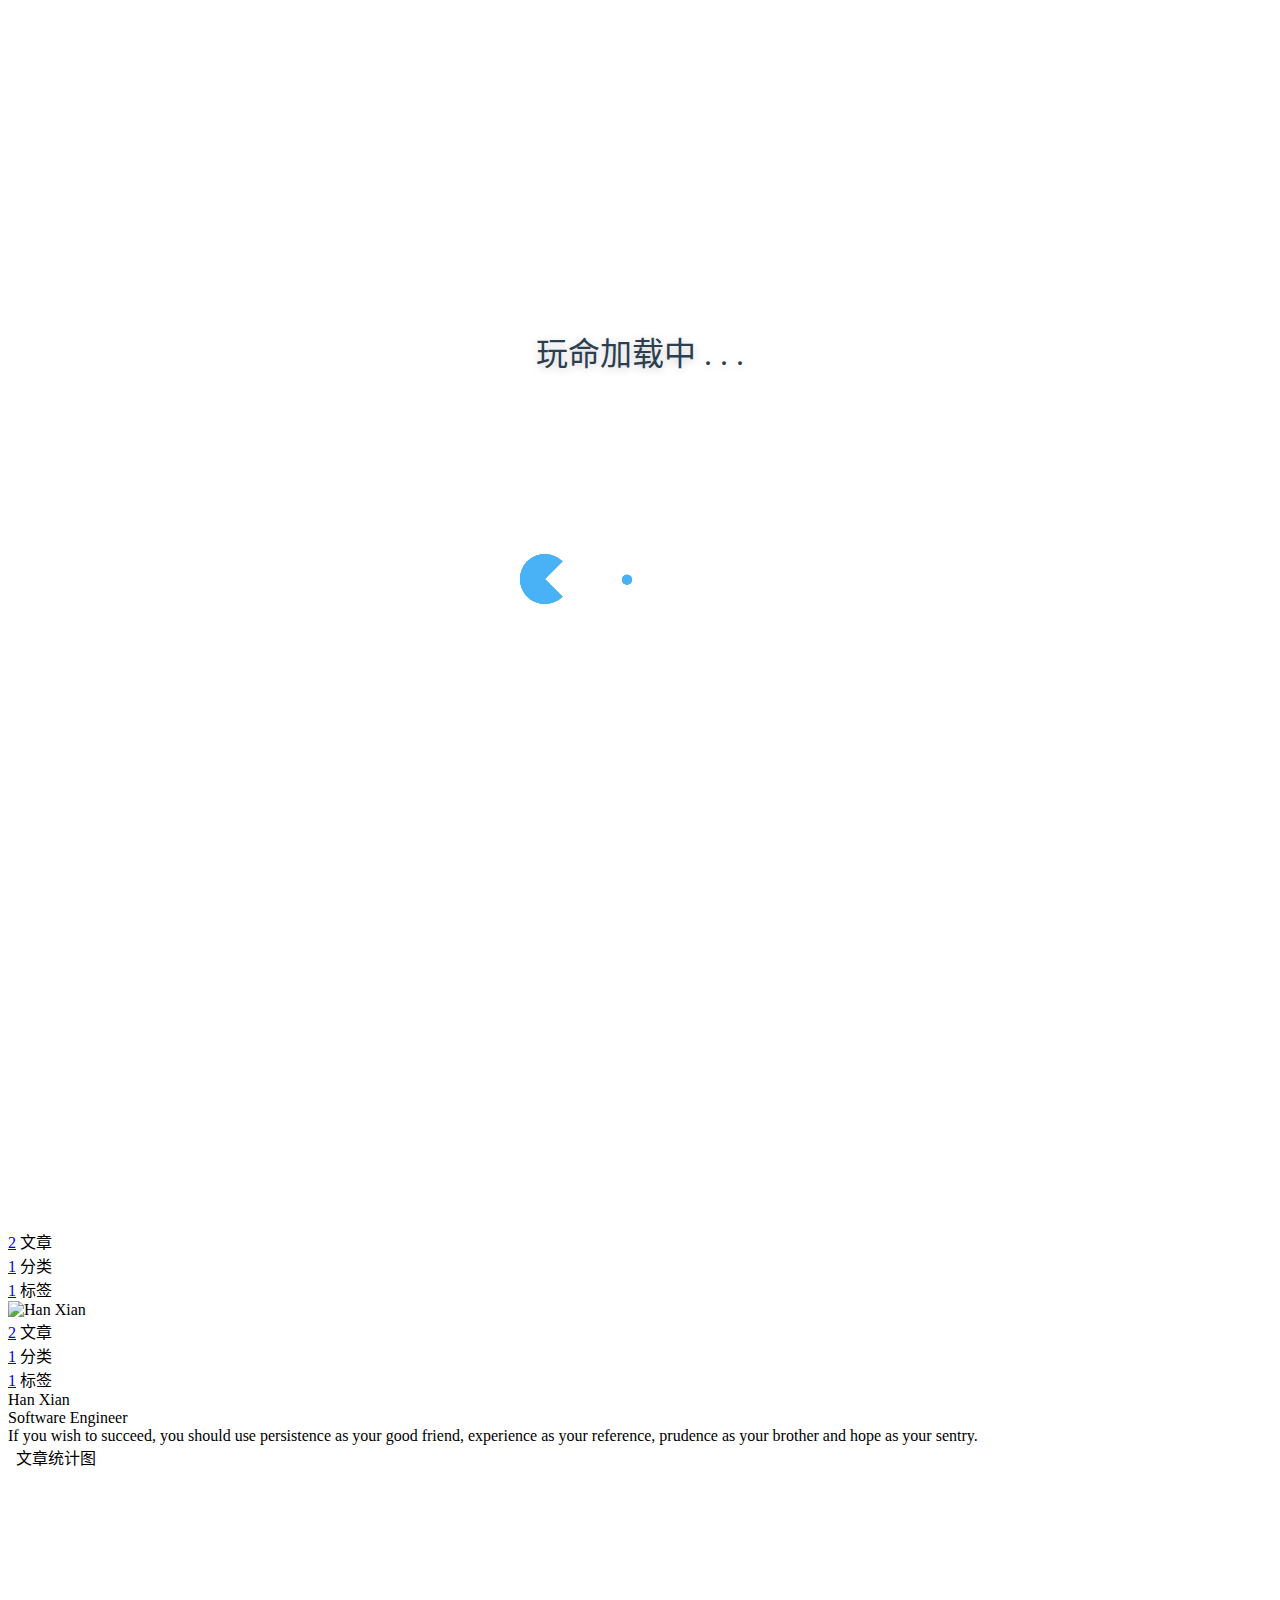
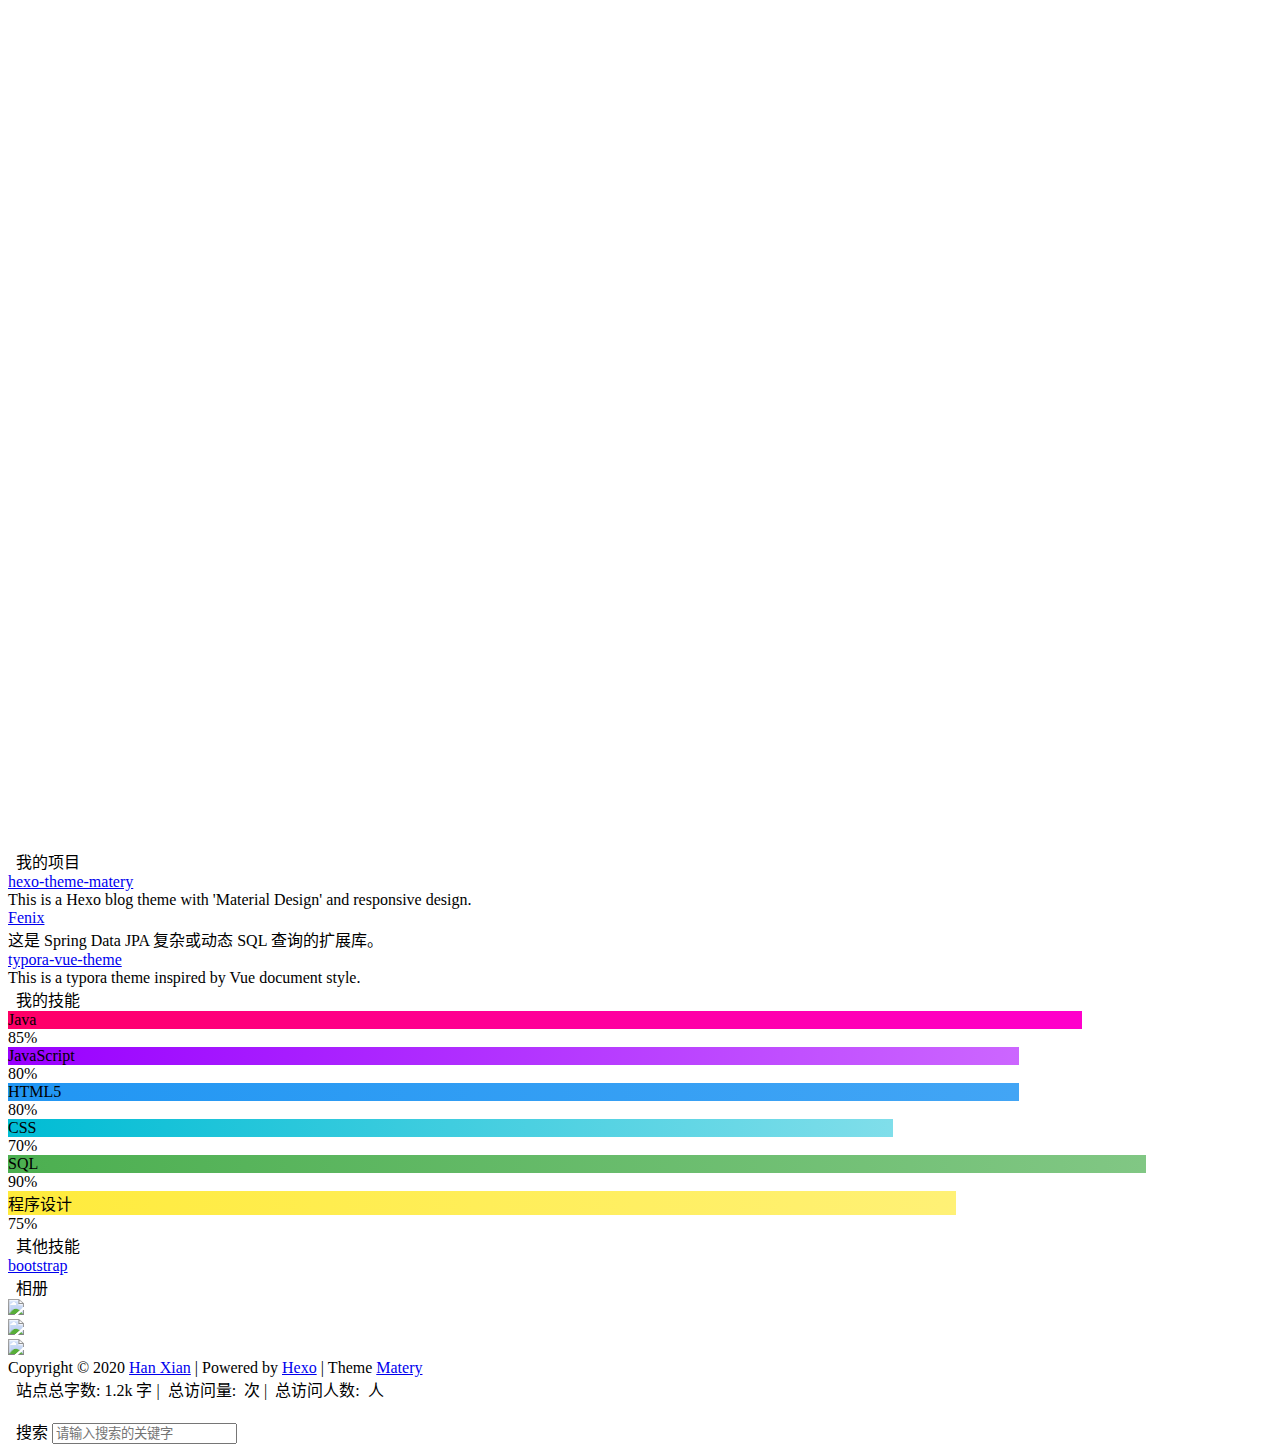
==== commit 922ba0ef: "Site updated: 2020-05-13 16:33:19" ====
--- a/about/index.html
+++ b/about/index.html
@@ -17,17 +17,17 @@
 
 
     <title>关于 | 会飞的小贤呀</title>
-    <link rel="icon" type="image/png" href="/favicon.png">
-
-    <link rel="stylesheet" type="text/css" href="/libs/awesome/css/all.css">
-    <link rel="stylesheet" type="text/css" href="/libs/materialize/materialize.min.css">
-    <link rel="stylesheet" type="text/css" href="/libs/aos/aos.css">
-    <link rel="stylesheet" type="text/css" href="/libs/animate/animate.min.css">
-    <link rel="stylesheet" type="text/css" href="/libs/lightGallery/css/lightgallery.min.css">
-    <link rel="stylesheet" type="text/css" href="/css/matery.css">
-    <link rel="stylesheet" type="text/css" href="/css/my.css">
-
-    <script src="/libs/jquery/jquery.min.js"></script>
+    <link rel="icon" type="image/png" href="https://cdn.jsdelivr.net/gh/HXLTFOREVER/hxltforever.github.io/favicon.png">
+
+    <link rel="stylesheet" type="text/css" href="https://cdn.jsdelivr.net/gh/HXLTFOREVER/hxltforever.github.io/libs/awesome/css/all.css">
+    <link rel="stylesheet" type="text/css" href="https://cdn.jsdelivr.net/gh/HXLTFOREVER/hxltforever.github.io/libs/materialize/materialize.min.css">
+    <link rel="stylesheet" type="text/css" href="https://cdn.jsdelivr.net/gh/HXLTFOREVER/hxltforever.github.io/libs/aos/aos.css">
+    <link rel="stylesheet" type="text/css" href="https://cdn.jsdelivr.net/gh/HXLTFOREVER/hxltforever.github.io/libs/animate/animate.min.css">
+    <link rel="stylesheet" type="text/css" href="https://cdn.jsdelivr.net/gh/HXLTFOREVER/hxltforever.github.io/libs/lightGallery/css/lightgallery.min.css">
+    <link rel="stylesheet" type="text/css" href="https://cdn.jsdelivr.net/gh/HXLTFOREVER/hxltforever.github.io/css/matery.css">
+    <link rel="stylesheet" type="text/css" href="https://cdn.jsdelivr.net/gh/HXLTFOREVER/hxltforever.github.io/css/my.css">
+
+    <script src="https://cdn.jsdelivr.net/gh/HXLTFOREVER/hxltforever.github.io/libs/jquery/jquery.min.js"></script>
 
 <style type="text/css" lang="css">
     #loading-container{
@@ -315,7 +315,7 @@
             <div class="brand-logo">
                 <a href="/" class="waves-effect waves-light">
                     
-                    <img src="https://cdn.jsdelivr.net/gh/skyls03/skyls03.github.io/medias/loading.gif" data-original="/medias/logo.gif" class="logo-img" alt="LOGO">
+                    <img src="https://cdn.jsdelivr.net/gh/skyls03/skyls03.github.io/medias/loading.gif" data-original="https://cdn.jsdelivr.net/gh/HXLTFOREVER/hxltforever.github.io/medias/logo.gif" class="logo-img" alt="LOGO">
                     
                     <span class="logo-span">会飞的小贤呀</span>
                 </a>
@@ -414,7 +414,7 @@
 
     <div class="mobile-head bg-color">
         
-        <img src="https://cdn.jsdelivr.net/gh/skyls03/skyls03.github.io/medias/loading.gif" data-original="/medias/logo.gif" class="logo-img circle responsive-img">
+        <img src="https://cdn.jsdelivr.net/gh/skyls03/skyls03.github.io/medias/loading.gif" data-original="https://cdn.jsdelivr.net/gh/HXLTFOREVER/hxltforever.github.io/medias/logo.gif" class="logo-img circle responsive-img">
         
         <div class="logo-name">会飞的小贤呀</div>
         <div class="logo-desc">
@@ -621,7 +621,7 @@
 
 <script>
     // 每天切换 banner 图.  Switch banner image every day.
-    $('.bg-cover').css('background-image', 'url(/medias/banner/3.jpg)');
+    $('.bg-cover').css('background-image', 'url(https://cdn.jsdelivr.net/gh/HXLTFOREVER/hxltforever.github.io/medias/banner/3.jpg)');
 </script>
 
 
@@ -660,7 +660,7 @@
                     <div class="col s12 m12 l4">
                         <div class="profile center-align">
                             <div class="avatar">
-                                <img src="/medias/avatar.jpg" alt="Han Xian"
+                                <img src="https://cdn.jsdelivr.net/gh/HXLTFOREVER/hxltforever.github.io/medias/avatar.jpg" alt="Han Xian"
                                      class="circle responsive-img avatar-img">
                             </div>
                             <div class="author">
@@ -796,7 +796,7 @@
     </div>
 </div>
 
-<script type="text/javascript" src="/libs/echarts/echarts.min.js"></script>
+<script type="text/javascript" src="https://cdn.jsdelivr.net/gh/HXLTFOREVER/hxltforever.github.io/libs/echarts/echarts.min.js"></script>
 <script>
     let postsChart = echarts.init(document.getElementById('posts-chart'));
     let categoriesChart = echarts.init(document.getElementById('categories-chart'));
@@ -1098,19 +1098,19 @@
         
         <div class="photo col s12 m6 l4" data-aos="fade-up">
             <div class="img-item" data-src="/medias/featureimages/0.jpg">
-                <img src="https://cdn.jsdelivr.net/gh/skyls03/skyls03.github.io/medias/loading.gif" data-original="/medias/featureimages/0.jpg" class="responsive-img">
+                <img src="https://cdn.jsdelivr.net/gh/skyls03/skyls03.github.io/medias/loading.gif" data-original="https://cdn.jsdelivr.net/gh/HXLTFOREVER/hxltforever.github.io/medias/featureimages/0.jpg" class="responsive-img">
             </div>
         </div>
         
         <div class="photo col s12 m6 l4" data-aos="fade-up">
             <div class="img-item" data-src="/medias/featureimages/1.jpg">
-                <img src="https://cdn.jsdelivr.net/gh/skyls03/skyls03.github.io/medias/loading.gif" data-original="/medias/featureimages/1.jpg" class="responsive-img">
+                <img src="https://cdn.jsdelivr.net/gh/skyls03/skyls03.github.io/medias/loading.gif" data-original="https://cdn.jsdelivr.net/gh/HXLTFOREVER/hxltforever.github.io/medias/featureimages/1.jpg" class="responsive-img">
             </div>
         </div>
         
         <div class="photo col s12 m6 l4" data-aos="fade-up">
             <div class="img-item" data-src="/medias/featureimages/2.jpg">
-                <img src="https://cdn.jsdelivr.net/gh/skyls03/skyls03.github.io/medias/loading.gif" data-original="/medias/featureimages/2.jpg" class="responsive-img">
+                <img src="https://cdn.jsdelivr.net/gh/skyls03/skyls03.github.io/medias/loading.gif" data-original="https://cdn.jsdelivr.net/gh/HXLTFOREVER/hxltforever.github.io/medias/featureimages/2.jpg" class="responsive-img">
             </div>
         </div>
         
@@ -1139,7 +1139,7 @@
 
     <footer class="page-footer bg-color">
     
-        <link rel="stylesheet" href="/libs/aplayer/APlayer.min.css">
+        <link rel="stylesheet" href="https://cdn.jsdelivr.net/gh/HXLTFOREVER/hxltforever.github.io/libs/aplayer/APlayer.min.css">
 <style>
     .aplayer .aplayer-lrc p {
         
@@ -1189,7 +1189,7 @@
     </div>
 </div>
 
-<script src="/libs/aplayer/APlayer.min.js"></script>
+<script src="https://cdn.jsdelivr.net/gh/HXLTFOREVER/hxltforever.github.io/libs/aplayer/APlayer.min.js"></script>
 <script src="https://cdn.jsdelivr.net/npm/meting@2/dist/Meting.min.js"></script>
 
     
@@ -1276,10 +1276,10 @@
     </div>
 </div>
 
-<script src="/js/search.js"></script>
+<script src="https://cdn.jsdelivr.net/gh/HXLTFOREVER/hxltforever.github.io/js/search.js"></script>
 <script type="text/javascript">
 $(function () {
-    searchFunc("/search.xml", 'searchInput', 'searchResult');
+    searchFunc("https://cdn.jsdelivr.net/gh/HXLTFOREVER/hxltforever.github.io/search.xml", 'searchInput', 'searchResult');
 });
 </script>
 
@@ -1291,12 +1291,12 @@
 </div>
 
 
-    <script src="/libs/materialize/materialize.min.js"></script>
-    <script src="/libs/masonry/masonry.pkgd.min.js"></script>
-    <script src="/libs/aos/aos.js"></script>
-    <script src="/libs/scrollprogress/scrollProgress.min.js"></script>
-    <script src="/libs/lightGallery/js/lightgallery-all.min.js"></script>
-    <script src="/js/matery.js"></script>
+    <script src="https://cdn.jsdelivr.net/gh/HXLTFOREVER/hxltforever.github.io/libs/materialize/materialize.min.js"></script>
+    <script src="https://cdn.jsdelivr.net/gh/HXLTFOREVER/hxltforever.github.io/libs/masonry/masonry.pkgd.min.js"></script>
+    <script src="https://cdn.jsdelivr.net/gh/HXLTFOREVER/hxltforever.github.io/libs/aos/aos.js"></script>
+    <script src="https://cdn.jsdelivr.net/gh/HXLTFOREVER/hxltforever.github.io/libs/scrollprogress/scrollProgress.min.js"></script>
+    <script src="https://cdn.jsdelivr.net/gh/HXLTFOREVER/hxltforever.github.io/libs/lightGallery/js/lightgallery-all.min.js"></script>
+    <script src="https://cdn.jsdelivr.net/gh/HXLTFOREVER/hxltforever.github.io/js/matery.js"></script>
 
     <!-- Baidu Analytics -->
 
@@ -1317,10 +1317,10 @@
 </script>
 
     
-    <script src="/libs/others/clicklove.js" async="async"></script>
-    
-    
-    <script async src="/libs/others/busuanzi.pure.mini.js"></script>
+    <script src="https://cdn.jsdelivr.net/gh/HXLTFOREVER/hxltforever.github.io/libs/others/clicklove.js" async="async"></script>
+    
+    
+    <script async src="https://cdn.jsdelivr.net/gh/HXLTFOREVER/hxltforever.github.io/libs/others/busuanzi.pure.mini.js"></script>
     
 
     
@@ -1334,7 +1334,7 @@
     
 
     
-    <script src="/libs/instantpage/instantpage.js" type="module"></script>
+    <script src="https://cdn.jsdelivr.net/gh/HXLTFOREVER/hxltforever.github.io/libs/instantpage/instantpage.js" type="module"></script>
     
 	
 	
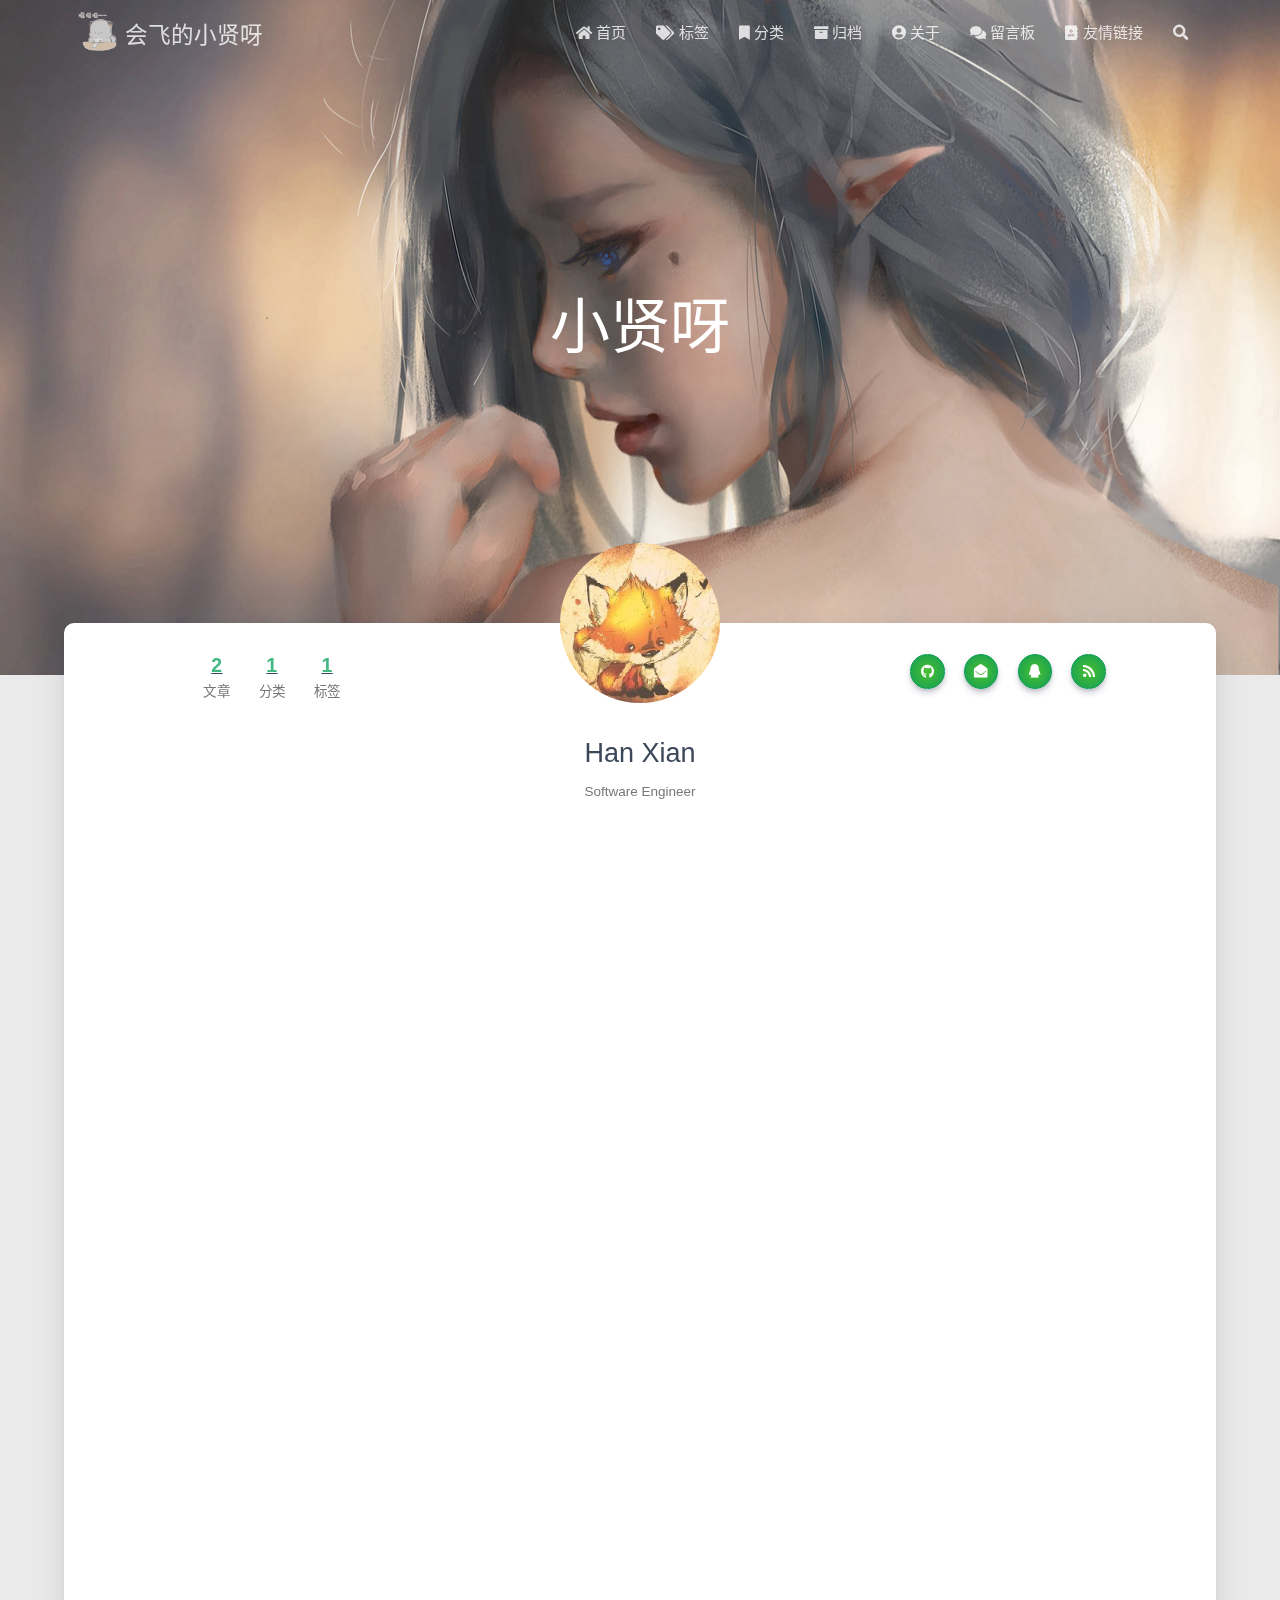
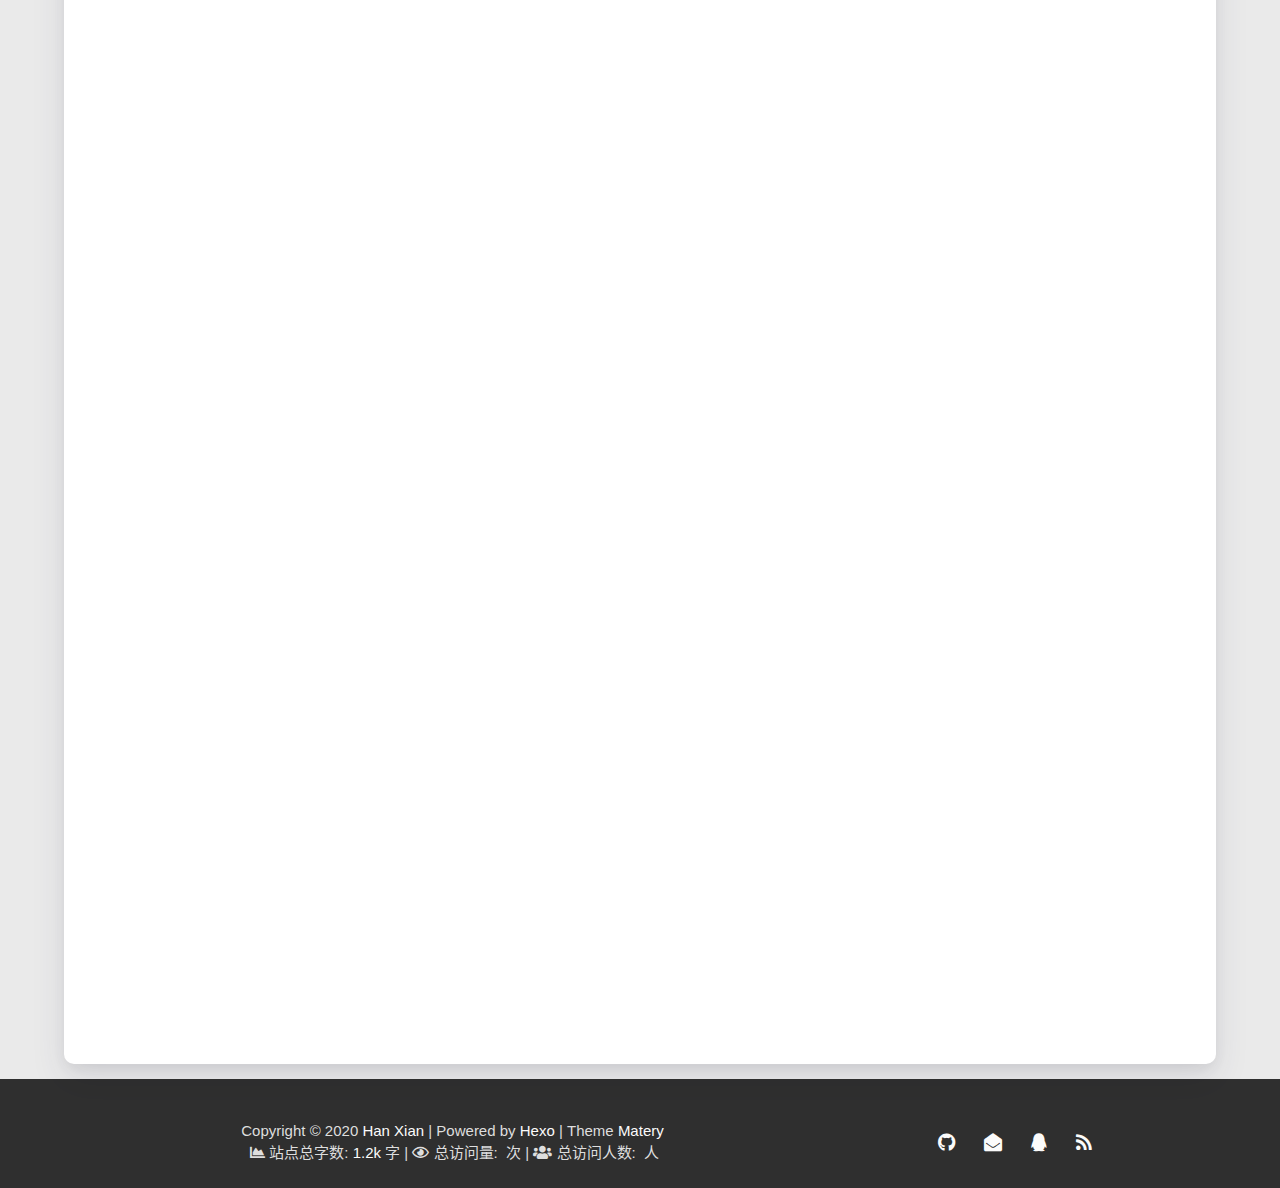
==== commit a723d50c: "Site updated: 2020-05-13 16:47:32" ====
--- a/about/index.html
+++ b/about/index.html
@@ -17,17 +17,17 @@
 
 
     <title>关于 | 会飞的小贤呀</title>
-    <link rel="icon" type="image/png" href="https://cdn.jsdelivr.net/gh/HXLTFOREVER/hxltforever.github.io/favicon.png">
-
-    <link rel="stylesheet" type="text/css" href="https://cdn.jsdelivr.net/gh/HXLTFOREVER/hxltforever.github.io/libs/awesome/css/all.css">
-    <link rel="stylesheet" type="text/css" href="https://cdn.jsdelivr.net/gh/HXLTFOREVER/hxltforever.github.io/libs/materialize/materialize.min.css">
-    <link rel="stylesheet" type="text/css" href="https://cdn.jsdelivr.net/gh/HXLTFOREVER/hxltforever.github.io/libs/aos/aos.css">
-    <link rel="stylesheet" type="text/css" href="https://cdn.jsdelivr.net/gh/HXLTFOREVER/hxltforever.github.io/libs/animate/animate.min.css">
-    <link rel="stylesheet" type="text/css" href="https://cdn.jsdelivr.net/gh/HXLTFOREVER/hxltforever.github.io/libs/lightGallery/css/lightgallery.min.css">
-    <link rel="stylesheet" type="text/css" href="https://cdn.jsdelivr.net/gh/HXLTFOREVER/hxltforever.github.io/css/matery.css">
-    <link rel="stylesheet" type="text/css" href="https://cdn.jsdelivr.net/gh/HXLTFOREVER/hxltforever.github.io/css/my.css">
-
-    <script src="https://cdn.jsdelivr.net/gh/HXLTFOREVER/hxltforever.github.io/libs/jquery/jquery.min.js"></script>
+    <link rel="icon" type="image/png" href="/favicon.png">
+
+    <link rel="stylesheet" type="text/css" href="/libs/awesome/css/all.css">
+    <link rel="stylesheet" type="text/css" href="/libs/materialize/materialize.min.css">
+    <link rel="stylesheet" type="text/css" href="/libs/aos/aos.css">
+    <link rel="stylesheet" type="text/css" href="/libs/animate/animate.min.css">
+    <link rel="stylesheet" type="text/css" href="/libs/lightGallery/css/lightgallery.min.css">
+    <link rel="stylesheet" type="text/css" href="/css/matery.css">
+    <link rel="stylesheet" type="text/css" href="/css/my.css">
+
+    <script src="/libs/jquery/jquery.min.js"></script>
 
 <style type="text/css" lang="css">
     #loading-container{
@@ -315,7 +315,7 @@
             <div class="brand-logo">
                 <a href="/" class="waves-effect waves-light">
                     
-                    <img src="https://cdn.jsdelivr.net/gh/skyls03/skyls03.github.io/medias/loading.gif" data-original="https://cdn.jsdelivr.net/gh/HXLTFOREVER/hxltforever.github.io/medias/logo.gif" class="logo-img" alt="LOGO">
+                    <img src="https://cdn.jsdelivr.net/gh/skyls03/skyls03.github.io/medias/loading.gif" data-original="/medias/logo.gif" class="logo-img" alt="LOGO">
                     
                     <span class="logo-span">会飞的小贤呀</span>
                 </a>
@@ -414,7 +414,7 @@
 
     <div class="mobile-head bg-color">
         
-        <img src="https://cdn.jsdelivr.net/gh/skyls03/skyls03.github.io/medias/loading.gif" data-original="https://cdn.jsdelivr.net/gh/HXLTFOREVER/hxltforever.github.io/medias/logo.gif" class="logo-img circle responsive-img">
+        <img src="https://cdn.jsdelivr.net/gh/skyls03/skyls03.github.io/medias/loading.gif" data-original="/medias/logo.gif" class="logo-img circle responsive-img">
         
         <div class="logo-name">会飞的小贤呀</div>
         <div class="logo-desc">
@@ -621,7 +621,7 @@
 
 <script>
     // 每天切换 banner 图.  Switch banner image every day.
-    $('.bg-cover').css('background-image', 'url(https://cdn.jsdelivr.net/gh/HXLTFOREVER/hxltforever.github.io/medias/banner/3.jpg)');
+    $('.bg-cover').css('background-image', 'url(/medias/banner/3.jpg)');
 </script>
 
 
@@ -660,7 +660,7 @@
                     <div class="col s12 m12 l4">
                         <div class="profile center-align">
                             <div class="avatar">
-                                <img src="https://cdn.jsdelivr.net/gh/HXLTFOREVER/hxltforever.github.io/medias/avatar.jpg" alt="Han Xian"
+                                <img src="/medias/avatar.jpg" alt="Han Xian"
                                      class="circle responsive-img avatar-img">
                             </div>
                             <div class="author">
@@ -796,7 +796,7 @@
     </div>
 </div>
 
-<script type="text/javascript" src="https://cdn.jsdelivr.net/gh/HXLTFOREVER/hxltforever.github.io/libs/echarts/echarts.min.js"></script>
+<script type="text/javascript" src="/libs/echarts/echarts.min.js"></script>
 <script>
     let postsChart = echarts.init(document.getElementById('posts-chart'));
     let categoriesChart = echarts.init(document.getElementById('categories-chart'));
@@ -1098,19 +1098,19 @@
         
         <div class="photo col s12 m6 l4" data-aos="fade-up">
             <div class="img-item" data-src="/medias/featureimages/0.jpg">
-                <img src="https://cdn.jsdelivr.net/gh/skyls03/skyls03.github.io/medias/loading.gif" data-original="https://cdn.jsdelivr.net/gh/HXLTFOREVER/hxltforever.github.io/medias/featureimages/0.jpg" class="responsive-img">
+                <img src="https://cdn.jsdelivr.net/gh/skyls03/skyls03.github.io/medias/loading.gif" data-original="/medias/featureimages/0.jpg" class="responsive-img">
             </div>
         </div>
         
         <div class="photo col s12 m6 l4" data-aos="fade-up">
             <div class="img-item" data-src="/medias/featureimages/1.jpg">
-                <img src="https://cdn.jsdelivr.net/gh/skyls03/skyls03.github.io/medias/loading.gif" data-original="https://cdn.jsdelivr.net/gh/HXLTFOREVER/hxltforever.github.io/medias/featureimages/1.jpg" class="responsive-img">
+                <img src="https://cdn.jsdelivr.net/gh/skyls03/skyls03.github.io/medias/loading.gif" data-original="/medias/featureimages/1.jpg" class="responsive-img">
             </div>
         </div>
         
         <div class="photo col s12 m6 l4" data-aos="fade-up">
             <div class="img-item" data-src="/medias/featureimages/2.jpg">
-                <img src="https://cdn.jsdelivr.net/gh/skyls03/skyls03.github.io/medias/loading.gif" data-original="https://cdn.jsdelivr.net/gh/HXLTFOREVER/hxltforever.github.io/medias/featureimages/2.jpg" class="responsive-img">
+                <img src="https://cdn.jsdelivr.net/gh/skyls03/skyls03.github.io/medias/loading.gif" data-original="/medias/featureimages/2.jpg" class="responsive-img">
             </div>
         </div>
         
@@ -1139,7 +1139,7 @@
 
     <footer class="page-footer bg-color">
     
-        <link rel="stylesheet" href="https://cdn.jsdelivr.net/gh/HXLTFOREVER/hxltforever.github.io/libs/aplayer/APlayer.min.css">
+        <link rel="stylesheet" href="/libs/aplayer/APlayer.min.css">
 <style>
     .aplayer .aplayer-lrc p {
         
@@ -1189,7 +1189,7 @@
     </div>
 </div>
 
-<script src="https://cdn.jsdelivr.net/gh/HXLTFOREVER/hxltforever.github.io/libs/aplayer/APlayer.min.js"></script>
+<script src="/libs/aplayer/APlayer.min.js"></script>
 <script src="https://cdn.jsdelivr.net/npm/meting@2/dist/Meting.min.js"></script>
 
     
@@ -1276,10 +1276,10 @@
     </div>
 </div>
 
-<script src="https://cdn.jsdelivr.net/gh/HXLTFOREVER/hxltforever.github.io/js/search.js"></script>
+<script src="/js/search.js"></script>
 <script type="text/javascript">
 $(function () {
-    searchFunc("https://cdn.jsdelivr.net/gh/HXLTFOREVER/hxltforever.github.io/search.xml", 'searchInput', 'searchResult');
+    searchFunc("/search.xml", 'searchInput', 'searchResult');
 });
 </script>
 
@@ -1291,12 +1291,12 @@
 </div>
 
 
-    <script src="https://cdn.jsdelivr.net/gh/HXLTFOREVER/hxltforever.github.io/libs/materialize/materialize.min.js"></script>
-    <script src="https://cdn.jsdelivr.net/gh/HXLTFOREVER/hxltforever.github.io/libs/masonry/masonry.pkgd.min.js"></script>
-    <script src="https://cdn.jsdelivr.net/gh/HXLTFOREVER/hxltforever.github.io/libs/aos/aos.js"></script>
-    <script src="https://cdn.jsdelivr.net/gh/HXLTFOREVER/hxltforever.github.io/libs/scrollprogress/scrollProgress.min.js"></script>
-    <script src="https://cdn.jsdelivr.net/gh/HXLTFOREVER/hxltforever.github.io/libs/lightGallery/js/lightgallery-all.min.js"></script>
-    <script src="https://cdn.jsdelivr.net/gh/HXLTFOREVER/hxltforever.github.io/js/matery.js"></script>
+    <script src="/libs/materialize/materialize.min.js"></script>
+    <script src="/libs/masonry/masonry.pkgd.min.js"></script>
+    <script src="/libs/aos/aos.js"></script>
+    <script src="/libs/scrollprogress/scrollProgress.min.js"></script>
+    <script src="/libs/lightGallery/js/lightgallery-all.min.js"></script>
+    <script src="/js/matery.js"></script>
 
     <!-- Baidu Analytics -->
 
@@ -1317,10 +1317,10 @@
 </script>
 
     
-    <script src="https://cdn.jsdelivr.net/gh/HXLTFOREVER/hxltforever.github.io/libs/others/clicklove.js" async="async"></script>
-    
-    
-    <script async src="https://cdn.jsdelivr.net/gh/HXLTFOREVER/hxltforever.github.io/libs/others/busuanzi.pure.mini.js"></script>
+    <script src="/libs/others/clicklove.js" async="async"></script>
+    
+    
+    <script async src="/libs/others/busuanzi.pure.mini.js"></script>
     
 
     
@@ -1334,7 +1334,7 @@
     
 
     
-    <script src="https://cdn.jsdelivr.net/gh/HXLTFOREVER/hxltforever.github.io/libs/instantpage/instantpage.js" type="module"></script>
+    <script src="/libs/instantpage/instantpage.js" type="module"></script>
     
 	
 	
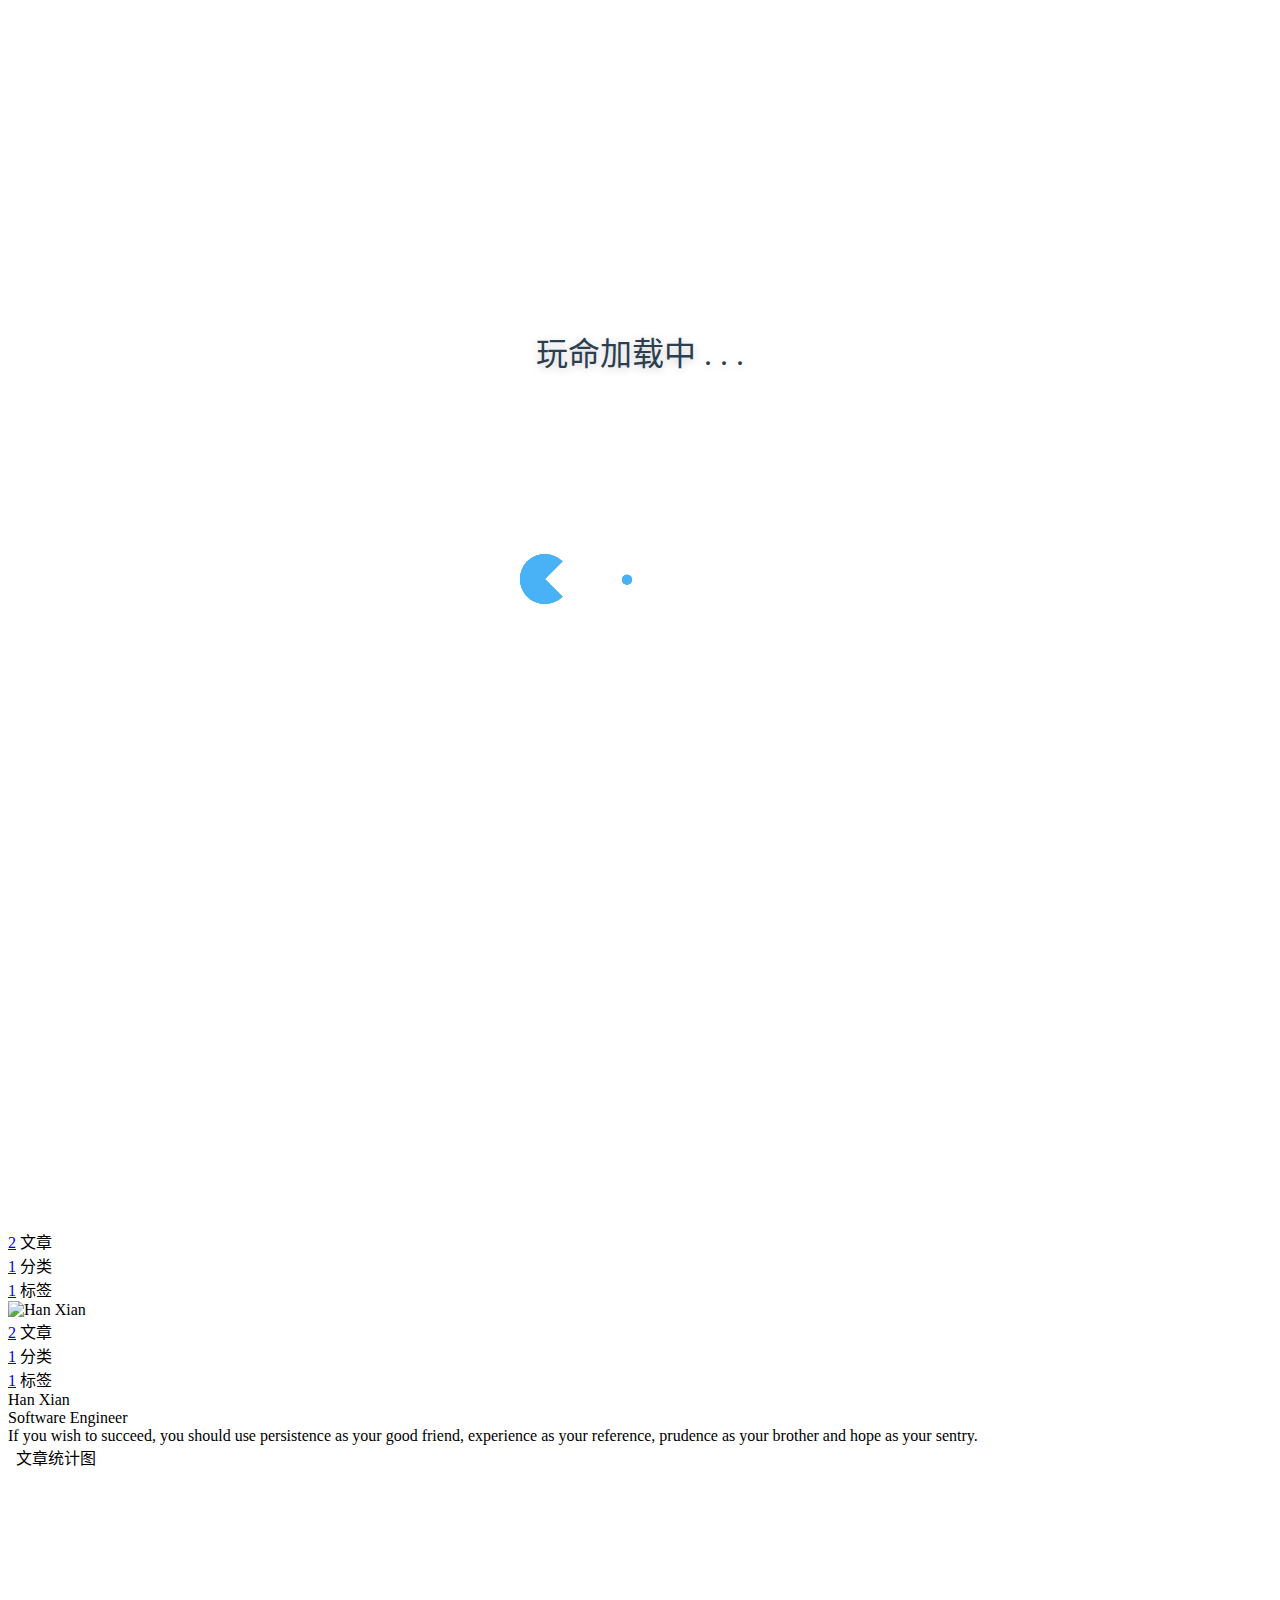
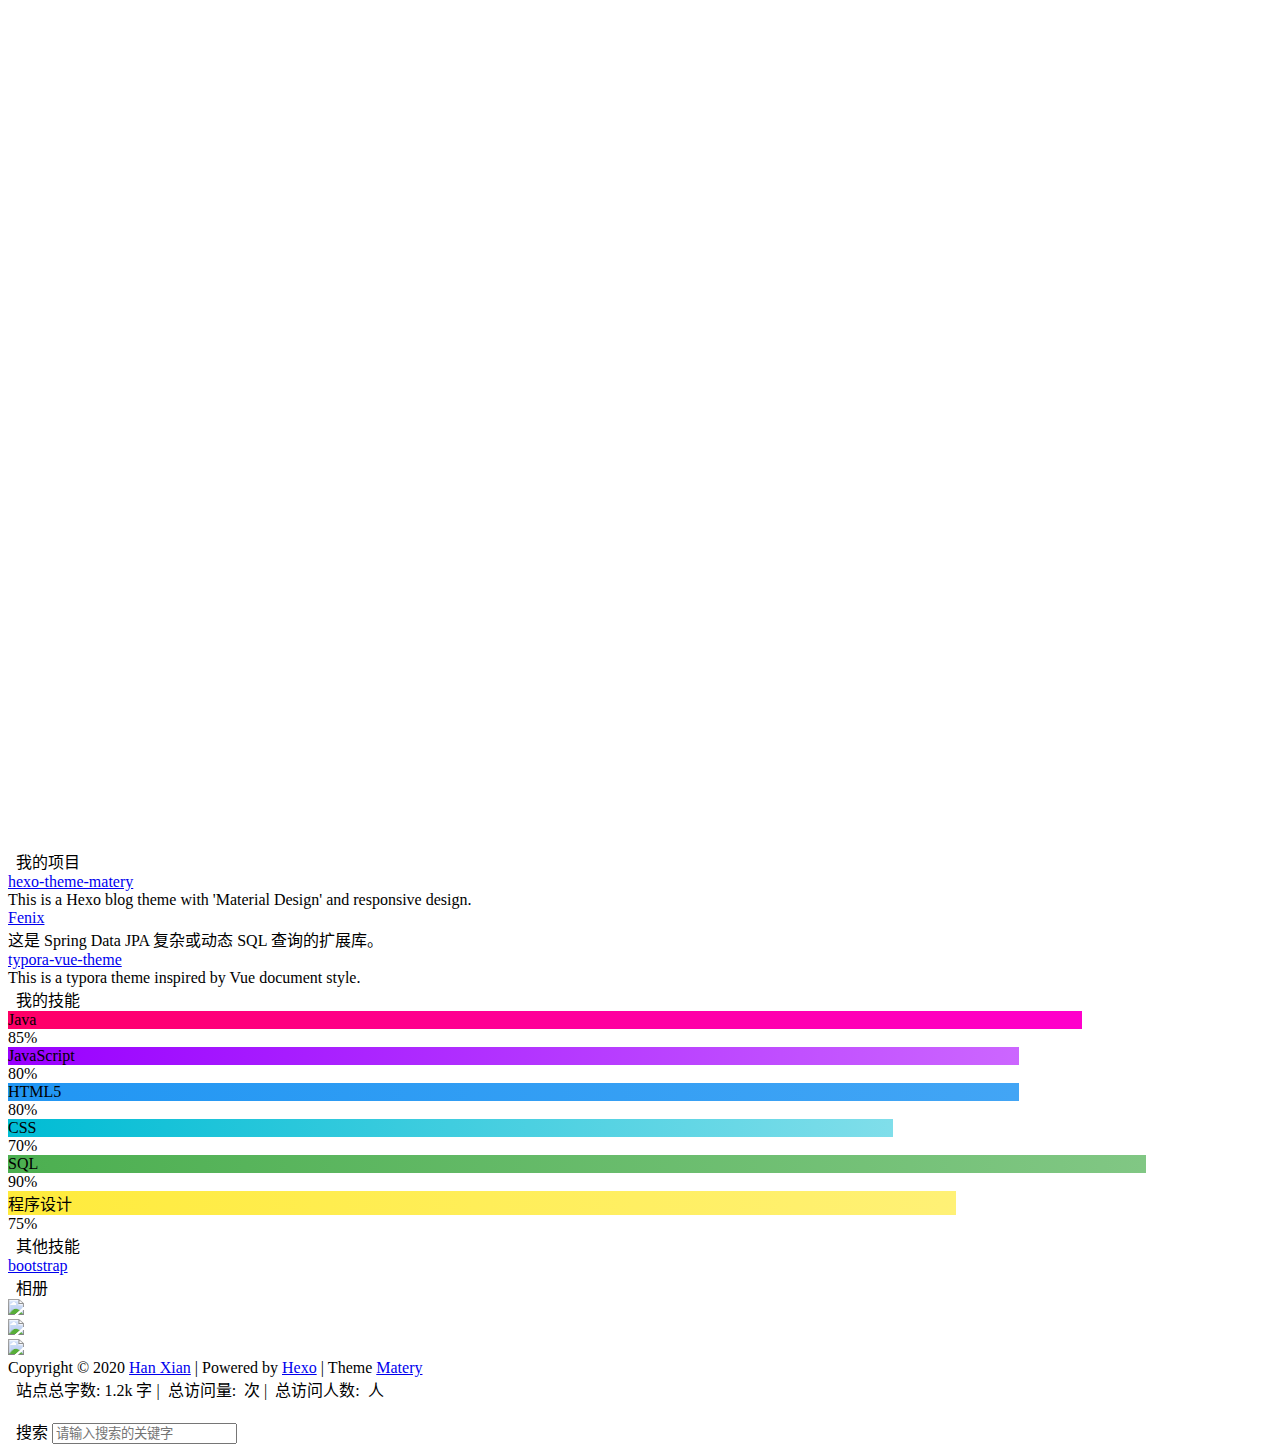
==== commit 964ff6a7: "Site updated: 2020-05-13 17:30:36" ====
--- a/about/index.html
+++ b/about/index.html
@@ -17,17 +17,17 @@
 
 
     <title>关于 | 会飞的小贤呀</title>
-    <link rel="icon" type="image/png" href="/favicon.png">
-
-    <link rel="stylesheet" type="text/css" href="/libs/awesome/css/all.css">
-    <link rel="stylesheet" type="text/css" href="/libs/materialize/materialize.min.css">
-    <link rel="stylesheet" type="text/css" href="/libs/aos/aos.css">
-    <link rel="stylesheet" type="text/css" href="/libs/animate/animate.min.css">
-    <link rel="stylesheet" type="text/css" href="/libs/lightGallery/css/lightgallery.min.css">
-    <link rel="stylesheet" type="text/css" href="/css/matery.css">
-    <link rel="stylesheet" type="text/css" href="/css/my.css">
-
-    <script src="/libs/jquery/jquery.min.js"></script>
+    <link rel="icon" type="image/png" href="https://cdn.jsdelivr.net/gh/HXLTFOREVER/hxltforever.github.io/favicon.png">
+
+    <link rel="stylesheet" type="text/css" href="https://cdn.jsdelivr.net/gh/HXLTFOREVER/hxltforever.github.io/libs/awesome/css/all.css">
+    <link rel="stylesheet" type="text/css" href="https://cdn.jsdelivr.net/gh/HXLTFOREVER/hxltforever.github.io/libs/materialize/materialize.min.css">
+    <link rel="stylesheet" type="text/css" href="https://cdn.jsdelivr.net/gh/HXLTFOREVER/hxltforever.github.io/libs/aos/aos.css">
+    <link rel="stylesheet" type="text/css" href="https://cdn.jsdelivr.net/gh/HXLTFOREVER/hxltforever.github.io/libs/animate/animate.min.css">
+    <link rel="stylesheet" type="text/css" href="https://cdn.jsdelivr.net/gh/HXLTFOREVER/hxltforever.github.io/libs/lightGallery/css/lightgallery.min.css">
+    <link rel="stylesheet" type="text/css" href="https://cdn.jsdelivr.net/gh/HXLTFOREVER/hxltforever.github.io/css/matery.css">
+    <link rel="stylesheet" type="text/css" href="https://cdn.jsdelivr.net/gh/HXLTFOREVER/hxltforever.github.io/css/my.css">
+
+    <script src="https://cdn.jsdelivr.net/gh/HXLTFOREVER/hxltforever.github.io/libs/jquery/jquery.min.js"></script>
 
 <style type="text/css" lang="css">
     #loading-container{
@@ -315,7 +315,7 @@
             <div class="brand-logo">
                 <a href="/" class="waves-effect waves-light">
                     
-                    <img src="https://cdn.jsdelivr.net/gh/skyls03/skyls03.github.io/medias/loading.gif" data-original="/medias/logo.gif" class="logo-img" alt="LOGO">
+                    <img src="https://cdn.jsdelivr.net/gh/skyls03/skyls03.github.io/medias/loading.gif" data-original="https://cdn.jsdelivr.net/gh/HXLTFOREVER/hxltforever.github.io/medias/logo.gif" class="logo-img" alt="LOGO">
                     
                     <span class="logo-span">会飞的小贤呀</span>
                 </a>
@@ -414,7 +414,7 @@
 
     <div class="mobile-head bg-color">
         
-        <img src="https://cdn.jsdelivr.net/gh/skyls03/skyls03.github.io/medias/loading.gif" data-original="/medias/logo.gif" class="logo-img circle responsive-img">
+        <img src="https://cdn.jsdelivr.net/gh/skyls03/skyls03.github.io/medias/loading.gif" data-original="https://cdn.jsdelivr.net/gh/HXLTFOREVER/hxltforever.github.io/medias/logo.gif" class="logo-img circle responsive-img">
         
         <div class="logo-name">会飞的小贤呀</div>
         <div class="logo-desc">
@@ -621,7 +621,7 @@
 
 <script>
     // 每天切换 banner 图.  Switch banner image every day.
-    $('.bg-cover').css('background-image', 'url(/medias/banner/3.jpg)');
+    $('.bg-cover').css('background-image', 'url(https://cdn.jsdelivr.net/gh/HXLTFOREVER/hxltforever.github.io/medias/banner/3.jpg)');
 </script>
 
 
@@ -660,7 +660,7 @@
                     <div class="col s12 m12 l4">
                         <div class="profile center-align">
                             <div class="avatar">
-                                <img src="/medias/avatar.jpg" alt="Han Xian"
+                                <img src="https://cdn.jsdelivr.net/gh/HXLTFOREVER/hxltforever.github.io/medias/avatar.jpg" alt="Han Xian"
                                      class="circle responsive-img avatar-img">
                             </div>
                             <div class="author">
@@ -796,7 +796,7 @@
     </div>
 </div>
 
-<script type="text/javascript" src="/libs/echarts/echarts.min.js"></script>
+<script type="text/javascript" src="https://cdn.jsdelivr.net/gh/HXLTFOREVER/hxltforever.github.io/libs/echarts/echarts.min.js"></script>
 <script>
     let postsChart = echarts.init(document.getElementById('posts-chart'));
     let categoriesChart = echarts.init(document.getElementById('categories-chart'));
@@ -1098,19 +1098,19 @@
         
         <div class="photo col s12 m6 l4" data-aos="fade-up">
             <div class="img-item" data-src="/medias/featureimages/0.jpg">
-                <img src="https://cdn.jsdelivr.net/gh/skyls03/skyls03.github.io/medias/loading.gif" data-original="/medias/featureimages/0.jpg" class="responsive-img">
+                <img src="https://cdn.jsdelivr.net/gh/skyls03/skyls03.github.io/medias/loading.gif" data-original="https://cdn.jsdelivr.net/gh/HXLTFOREVER/hxltforever.github.io/medias/featureimages/0.jpg" class="responsive-img">
             </div>
         </div>
         
         <div class="photo col s12 m6 l4" data-aos="fade-up">
             <div class="img-item" data-src="/medias/featureimages/1.jpg">
-                <img src="https://cdn.jsdelivr.net/gh/skyls03/skyls03.github.io/medias/loading.gif" data-original="/medias/featureimages/1.jpg" class="responsive-img">
+                <img src="https://cdn.jsdelivr.net/gh/skyls03/skyls03.github.io/medias/loading.gif" data-original="https://cdn.jsdelivr.net/gh/HXLTFOREVER/hxltforever.github.io/medias/featureimages/1.jpg" class="responsive-img">
             </div>
         </div>
         
         <div class="photo col s12 m6 l4" data-aos="fade-up">
             <div class="img-item" data-src="/medias/featureimages/2.jpg">
-                <img src="https://cdn.jsdelivr.net/gh/skyls03/skyls03.github.io/medias/loading.gif" data-original="/medias/featureimages/2.jpg" class="responsive-img">
+                <img src="https://cdn.jsdelivr.net/gh/skyls03/skyls03.github.io/medias/loading.gif" data-original="https://cdn.jsdelivr.net/gh/HXLTFOREVER/hxltforever.github.io/medias/featureimages/2.jpg" class="responsive-img">
             </div>
         </div>
         
@@ -1139,7 +1139,7 @@
 
     <footer class="page-footer bg-color">
     
-        <link rel="stylesheet" href="/libs/aplayer/APlayer.min.css">
+        <link rel="stylesheet" href="https://cdn.jsdelivr.net/gh/HXLTFOREVER/hxltforever.github.io/libs/aplayer/APlayer.min.css">
 <style>
     .aplayer .aplayer-lrc p {
         
@@ -1189,7 +1189,7 @@
     </div>
 </div>
 
-<script src="/libs/aplayer/APlayer.min.js"></script>
+<script src="https://cdn.jsdelivr.net/gh/HXLTFOREVER/hxltforever.github.io/libs/aplayer/APlayer.min.js"></script>
 <script src="https://cdn.jsdelivr.net/npm/meting@2/dist/Meting.min.js"></script>
 
     
@@ -1276,10 +1276,10 @@
     </div>
 </div>
 
-<script src="/js/search.js"></script>
+<script src="https://cdn.jsdelivr.net/gh/HXLTFOREVER/hxltforever.github.io/js/search.js"></script>
 <script type="text/javascript">
 $(function () {
-    searchFunc("/search.xml", 'searchInput', 'searchResult');
+    searchFunc("https://cdn.jsdelivr.net/gh/HXLTFOREVER/hxltforever.github.io/search.xml", 'searchInput', 'searchResult');
 });
 </script>
 
@@ -1291,12 +1291,12 @@
 </div>
 
 
-    <script src="/libs/materialize/materialize.min.js"></script>
-    <script src="/libs/masonry/masonry.pkgd.min.js"></script>
-    <script src="/libs/aos/aos.js"></script>
-    <script src="/libs/scrollprogress/scrollProgress.min.js"></script>
-    <script src="/libs/lightGallery/js/lightgallery-all.min.js"></script>
-    <script src="/js/matery.js"></script>
+    <script src="https://cdn.jsdelivr.net/gh/HXLTFOREVER/hxltforever.github.io/libs/materialize/materialize.min.js"></script>
+    <script src="https://cdn.jsdelivr.net/gh/HXLTFOREVER/hxltforever.github.io/libs/masonry/masonry.pkgd.min.js"></script>
+    <script src="https://cdn.jsdelivr.net/gh/HXLTFOREVER/hxltforever.github.io/libs/aos/aos.js"></script>
+    <script src="https://cdn.jsdelivr.net/gh/HXLTFOREVER/hxltforever.github.io/libs/scrollprogress/scrollProgress.min.js"></script>
+    <script src="https://cdn.jsdelivr.net/gh/HXLTFOREVER/hxltforever.github.io/libs/lightGallery/js/lightgallery-all.min.js"></script>
+    <script src="https://cdn.jsdelivr.net/gh/HXLTFOREVER/hxltforever.github.io/js/matery.js"></script>
 
     <!-- Baidu Analytics -->
 
@@ -1317,10 +1317,10 @@
 </script>
 
     
-    <script src="/libs/others/clicklove.js" async="async"></script>
-    
-    
-    <script async src="/libs/others/busuanzi.pure.mini.js"></script>
+    <script src="https://cdn.jsdelivr.net/gh/HXLTFOREVER/hxltforever.github.io/libs/others/clicklove.js" async="async"></script>
+    
+    
+    <script async src="https://cdn.jsdelivr.net/gh/HXLTFOREVER/hxltforever.github.io/libs/others/busuanzi.pure.mini.js"></script>
     
 
     
@@ -1334,7 +1334,7 @@
     
 
     
-    <script src="/libs/instantpage/instantpage.js" type="module"></script>
+    <script src="https://cdn.jsdelivr.net/gh/HXLTFOREVER/hxltforever.github.io/libs/instantpage/instantpage.js" type="module"></script>
     
 	
 	
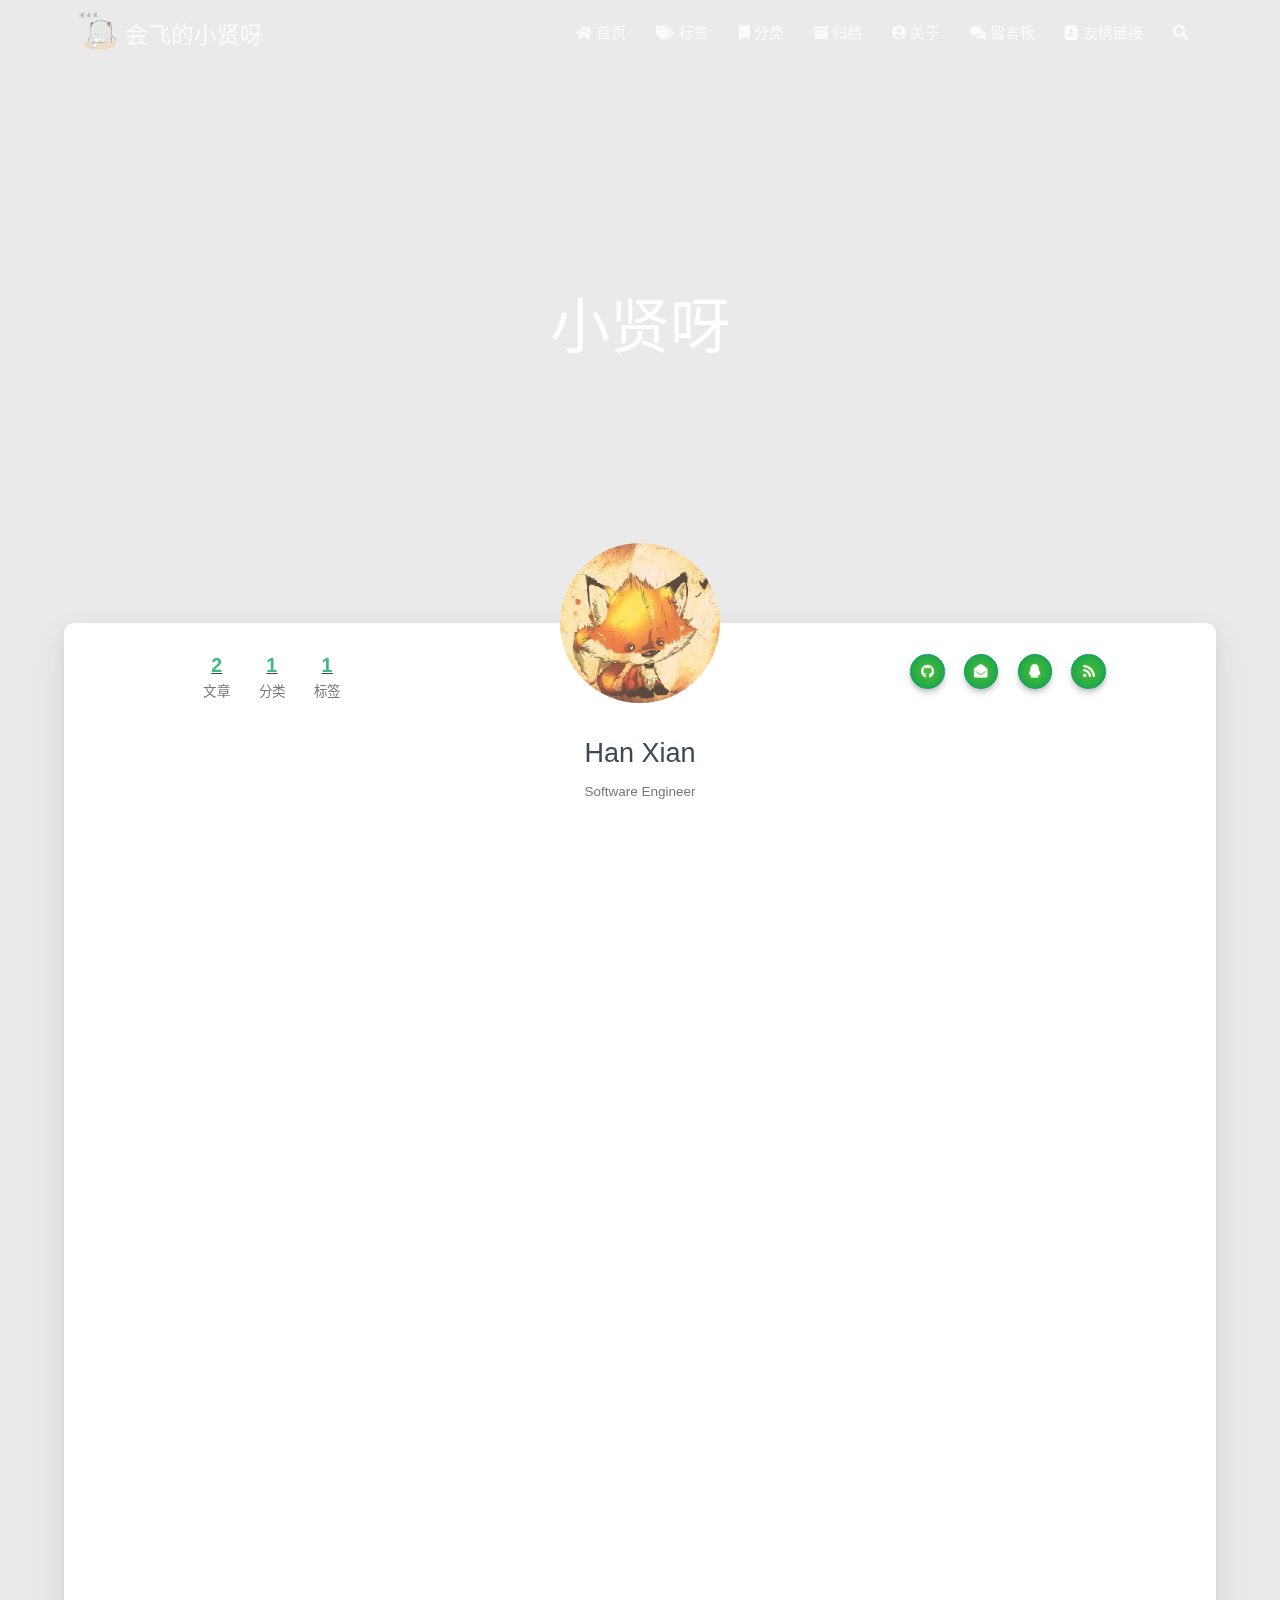
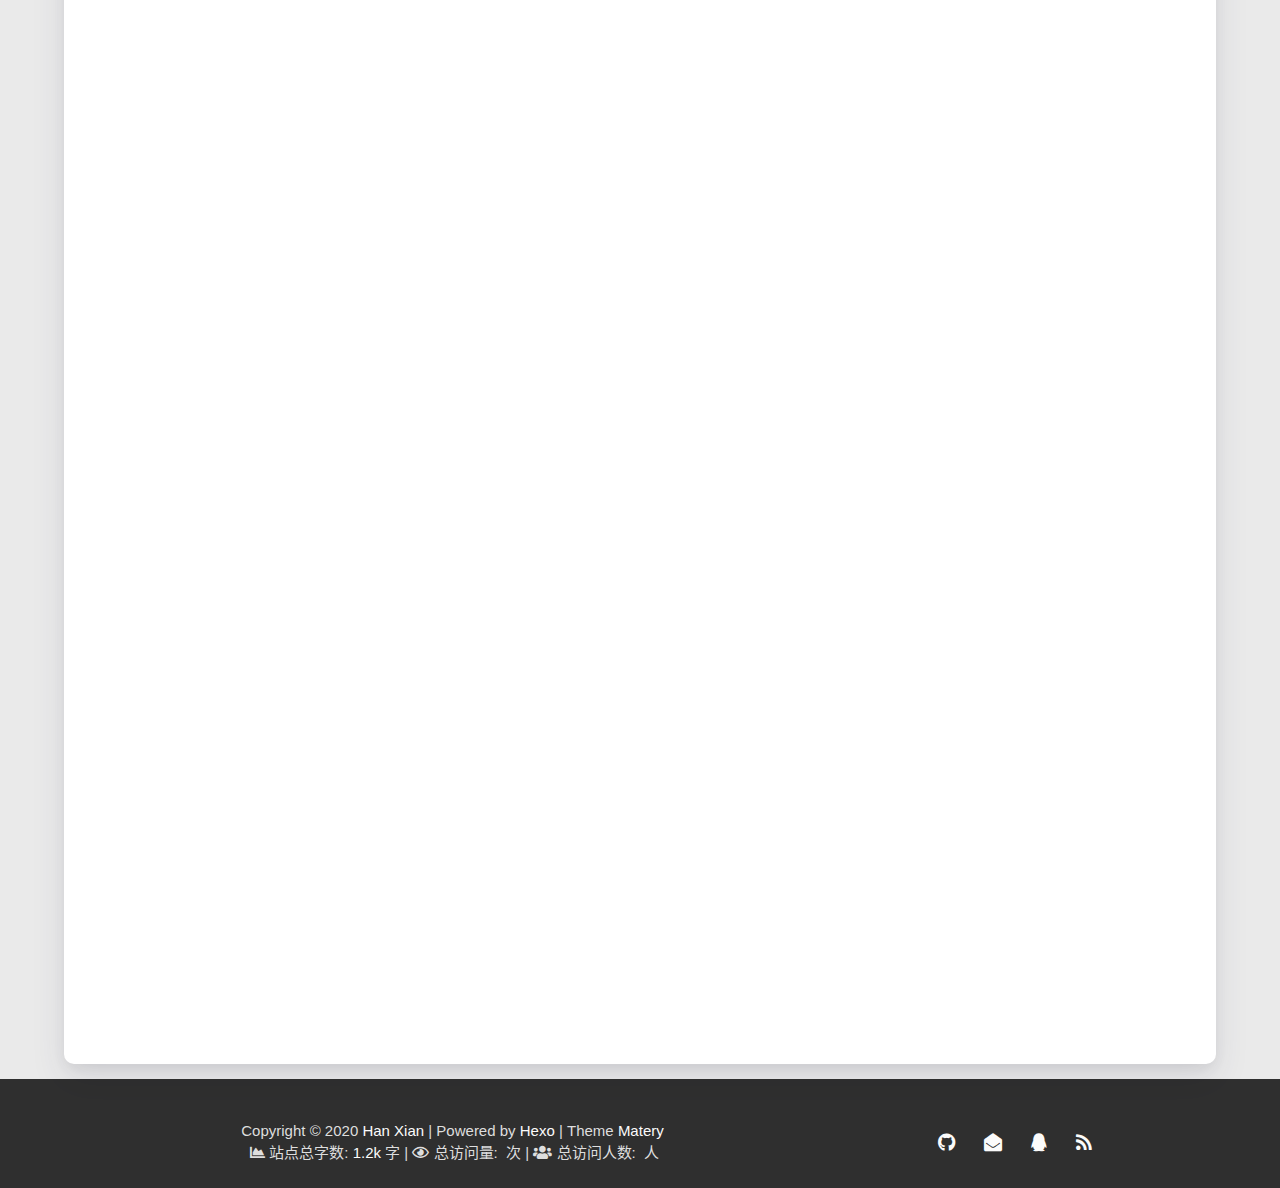
==== commit 73d52de9: "Site updated: 2020-05-13 17:55:56" ====
--- a/about/index.html
+++ b/about/index.html
@@ -17,17 +17,17 @@
 
 
     <title>关于 | 会飞的小贤呀</title>
-    <link rel="icon" type="image/png" href="https://cdn.jsdelivr.net/gh/HXLTFOREVER/hxltforever.github.io/favicon.png">
-
-    <link rel="stylesheet" type="text/css" href="https://cdn.jsdelivr.net/gh/HXLTFOREVER/hxltforever.github.io/libs/awesome/css/all.css">
-    <link rel="stylesheet" type="text/css" href="https://cdn.jsdelivr.net/gh/HXLTFOREVER/hxltforever.github.io/libs/materialize/materialize.min.css">
-    <link rel="stylesheet" type="text/css" href="https://cdn.jsdelivr.net/gh/HXLTFOREVER/hxltforever.github.io/libs/aos/aos.css">
-    <link rel="stylesheet" type="text/css" href="https://cdn.jsdelivr.net/gh/HXLTFOREVER/hxltforever.github.io/libs/animate/animate.min.css">
-    <link rel="stylesheet" type="text/css" href="https://cdn.jsdelivr.net/gh/HXLTFOREVER/hxltforever.github.io/libs/lightGallery/css/lightgallery.min.css">
-    <link rel="stylesheet" type="text/css" href="https://cdn.jsdelivr.net/gh/HXLTFOREVER/hxltforever.github.io/css/matery.css">
-    <link rel="stylesheet" type="text/css" href="https://cdn.jsdelivr.net/gh/HXLTFOREVER/hxltforever.github.io/css/my.css">
-
-    <script src="https://cdn.jsdelivr.net/gh/HXLTFOREVER/hxltforever.github.io/libs/jquery/jquery.min.js"></script>
+    <link rel="icon" type="image/png" href="/favicon.png">
+
+    <link rel="stylesheet" type="text/css" href="/libs/awesome/css/all.css">
+    <link rel="stylesheet" type="text/css" href="/libs/materialize/materialize.min.css">
+    <link rel="stylesheet" type="text/css" href="/libs/aos/aos.css">
+    <link rel="stylesheet" type="text/css" href="/libs/animate/animate.min.css">
+    <link rel="stylesheet" type="text/css" href="/libs/lightGallery/css/lightgallery.min.css">
+    <link rel="stylesheet" type="text/css" href="/css/matery.css">
+    <link rel="stylesheet" type="text/css" href="/css/my.css">
+
+    <script src="/libs/jquery/jquery.min.js"></script>
 
 <style type="text/css" lang="css">
     #loading-container{
@@ -150,7 +150,7 @@
     const loaded = function(){
        setTimeout(function(){
             const loader = document.getElementById("loading-container");
-            loader.className="fadeout" ;//使用渐隐的方法淡出loading page
+            loader.className='fadeout' ;//使用渐隐的方法淡出loading page
             // document.getElementById("body-wrap").style.display="flex";
             setTimeout(function(){
                 loader.style.display="none";
@@ -280,7 +280,7 @@
     const loaded = function(){
        setTimeout(function(){
             const loader = document.getElementById("loading-container");
-            loader.className="fadeout" ;//使用渐隐的方法淡出loading page
+            loader.className='fadeout' ;//使用渐隐的方法淡出loading page
             // document.getElementById("body-wrap").style.display="flex";
             setTimeout(function(){
                 loader.style.display="none";
@@ -315,7 +315,7 @@
             <div class="brand-logo">
                 <a href="/" class="waves-effect waves-light">
                     
-                    <img src="https://cdn.jsdelivr.net/gh/skyls03/skyls03.github.io/medias/loading.gif" data-original="https://cdn.jsdelivr.net/gh/HXLTFOREVER/hxltforever.github.io/medias/logo.gif" class="logo-img" alt="LOGO">
+                    <img src="https://cdn.jsdelivr.net/gh/skyls03/skyls03.github.io/medias/loading.gif" data-original="/medias/logo.gif" class="logo-img" alt="LOGO">
                     
                     <span class="logo-span">会飞的小贤呀</span>
                 </a>
@@ -414,7 +414,7 @@
 
     <div class="mobile-head bg-color">
         
-        <img src="https://cdn.jsdelivr.net/gh/skyls03/skyls03.github.io/medias/loading.gif" data-original="https://cdn.jsdelivr.net/gh/HXLTFOREVER/hxltforever.github.io/medias/logo.gif" class="logo-img circle responsive-img">
+        <img src="https://cdn.jsdelivr.net/gh/skyls03/skyls03.github.io/medias/loading.gif" data-original="/medias/logo.gif" class="logo-img circle responsive-img">
         
         <div class="logo-name">会飞的小贤呀</div>
         <div class="logo-desc">
@@ -621,7 +621,7 @@
 
 <script>
     // 每天切换 banner 图.  Switch banner image every day.
-    $('.bg-cover').css('background-image', 'url(https://cdn.jsdelivr.net/gh/HXLTFOREVER/hxltforever.github.io/medias/banner/3.jpg)');
+    $('.bg-cover').css('background-image', 'url(https://cdn.jsdelivr.net/gh/hxltforever/hxltforever.github.io/medias/banner/'+new Date().getDay()+'.jpg ) ');
 </script>
 
 
@@ -660,7 +660,7 @@
                     <div class="col s12 m12 l4">
                         <div class="profile center-align">
                             <div class="avatar">
-                                <img src="https://cdn.jsdelivr.net/gh/HXLTFOREVER/hxltforever.github.io/medias/avatar.jpg" alt="Han Xian"
+                                <img src="/medias/avatar.jpg" alt="Han Xian"
                                      class="circle responsive-img avatar-img">
                             </div>
                             <div class="author">
@@ -796,7 +796,7 @@
     </div>
 </div>
 
-<script type="text/javascript" src="https://cdn.jsdelivr.net/gh/HXLTFOREVER/hxltforever.github.io/libs/echarts/echarts.min.js"></script>
+<script type="text/javascript" src="/libs/echarts/echarts.min.js"></script>
 <script>
     let postsChart = echarts.init(document.getElementById('posts-chart'));
     let categoriesChart = echarts.init(document.getElementById('categories-chart'));
@@ -1098,19 +1098,19 @@
         
         <div class="photo col s12 m6 l4" data-aos="fade-up">
             <div class="img-item" data-src="/medias/featureimages/0.jpg">
-                <img src="https://cdn.jsdelivr.net/gh/skyls03/skyls03.github.io/medias/loading.gif" data-original="https://cdn.jsdelivr.net/gh/HXLTFOREVER/hxltforever.github.io/medias/featureimages/0.jpg" class="responsive-img">
+                <img src="https://cdn.jsdelivr.net/gh/skyls03/skyls03.github.io/medias/loading.gif" data-original="/medias/featureimages/0.jpg" class="responsive-img">
             </div>
         </div>
         
         <div class="photo col s12 m6 l4" data-aos="fade-up">
             <div class="img-item" data-src="/medias/featureimages/1.jpg">
-                <img src="https://cdn.jsdelivr.net/gh/skyls03/skyls03.github.io/medias/loading.gif" data-original="https://cdn.jsdelivr.net/gh/HXLTFOREVER/hxltforever.github.io/medias/featureimages/1.jpg" class="responsive-img">
+                <img src="https://cdn.jsdelivr.net/gh/skyls03/skyls03.github.io/medias/loading.gif" data-original="/medias/featureimages/1.jpg" class="responsive-img">
             </div>
         </div>
         
         <div class="photo col s12 m6 l4" data-aos="fade-up">
             <div class="img-item" data-src="/medias/featureimages/2.jpg">
-                <img src="https://cdn.jsdelivr.net/gh/skyls03/skyls03.github.io/medias/loading.gif" data-original="https://cdn.jsdelivr.net/gh/HXLTFOREVER/hxltforever.github.io/medias/featureimages/2.jpg" class="responsive-img">
+                <img src="https://cdn.jsdelivr.net/gh/skyls03/skyls03.github.io/medias/loading.gif" data-original="/medias/featureimages/2.jpg" class="responsive-img">
             </div>
         </div>
         
@@ -1139,7 +1139,7 @@
 
     <footer class="page-footer bg-color">
     
-        <link rel="stylesheet" href="https://cdn.jsdelivr.net/gh/HXLTFOREVER/hxltforever.github.io/libs/aplayer/APlayer.min.css">
+        <link rel="stylesheet" href="/libs/aplayer/APlayer.min.css">
 <style>
     .aplayer .aplayer-lrc p {
         
@@ -1189,7 +1189,7 @@
     </div>
 </div>
 
-<script src="https://cdn.jsdelivr.net/gh/HXLTFOREVER/hxltforever.github.io/libs/aplayer/APlayer.min.js"></script>
+<script src="/libs/aplayer/APlayer.min.js"></script>
 <script src="https://cdn.jsdelivr.net/npm/meting@2/dist/Meting.min.js"></script>
 
     
@@ -1276,10 +1276,10 @@
     </div>
 </div>
 
-<script src="https://cdn.jsdelivr.net/gh/HXLTFOREVER/hxltforever.github.io/js/search.js"></script>
+<script src="/js/search.js"></script>
 <script type="text/javascript">
 $(function () {
-    searchFunc("https://cdn.jsdelivr.net/gh/HXLTFOREVER/hxltforever.github.io/search.xml", 'searchInput', 'searchResult');
+    searchFunc("/search.xml", 'searchInput', 'searchResult');
 });
 </script>
 
@@ -1291,12 +1291,12 @@
 </div>
 
 
-    <script src="https://cdn.jsdelivr.net/gh/HXLTFOREVER/hxltforever.github.io/libs/materialize/materialize.min.js"></script>
-    <script src="https://cdn.jsdelivr.net/gh/HXLTFOREVER/hxltforever.github.io/libs/masonry/masonry.pkgd.min.js"></script>
-    <script src="https://cdn.jsdelivr.net/gh/HXLTFOREVER/hxltforever.github.io/libs/aos/aos.js"></script>
-    <script src="https://cdn.jsdelivr.net/gh/HXLTFOREVER/hxltforever.github.io/libs/scrollprogress/scrollProgress.min.js"></script>
-    <script src="https://cdn.jsdelivr.net/gh/HXLTFOREVER/hxltforever.github.io/libs/lightGallery/js/lightgallery-all.min.js"></script>
-    <script src="https://cdn.jsdelivr.net/gh/HXLTFOREVER/hxltforever.github.io/js/matery.js"></script>
+    <script src="/libs/materialize/materialize.min.js"></script>
+    <script src="/libs/masonry/masonry.pkgd.min.js"></script>
+    <script src="/libs/aos/aos.js"></script>
+    <script src="/libs/scrollprogress/scrollProgress.min.js"></script>
+    <script src="/libs/lightGallery/js/lightgallery-all.min.js"></script>
+    <script src="/js/matery.js"></script>
 
     <!-- Baidu Analytics -->
 
@@ -1317,10 +1317,10 @@
 </script>
 
     
-    <script src="https://cdn.jsdelivr.net/gh/HXLTFOREVER/hxltforever.github.io/libs/others/clicklove.js" async="async"></script>
-    
-    
-    <script async src="https://cdn.jsdelivr.net/gh/HXLTFOREVER/hxltforever.github.io/libs/others/busuanzi.pure.mini.js"></script>
+    <script src="/libs/others/clicklove.js" async="async"></script>
+    
+    
+    <script async src="/libs/others/busuanzi.pure.mini.js"></script>
     
 
     
@@ -1334,7 +1334,7 @@
     
 
     
-    <script src="https://cdn.jsdelivr.net/gh/HXLTFOREVER/hxltforever.github.io/libs/instantpage/instantpage.js" type="module"></script>
+    <script src="/libs/instantpage/instantpage.js" type="module"></script>
     
 	
 	
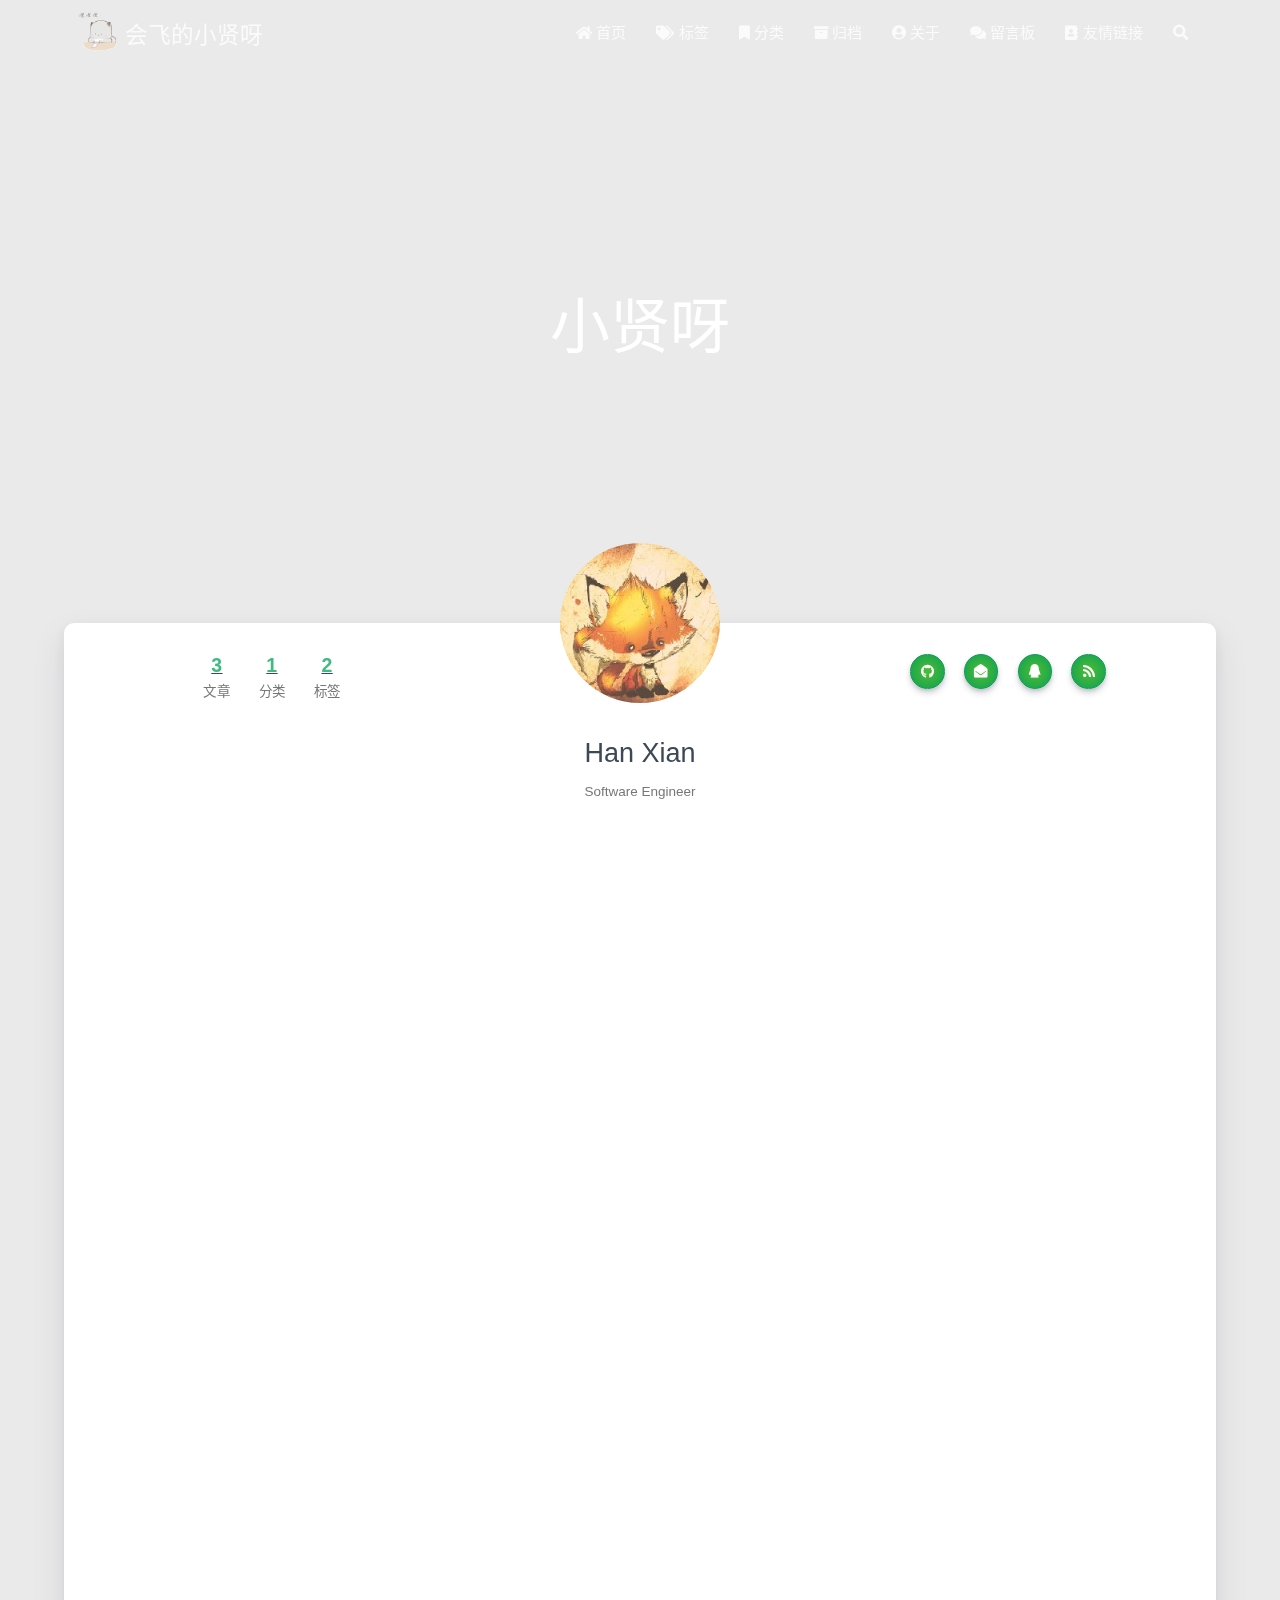
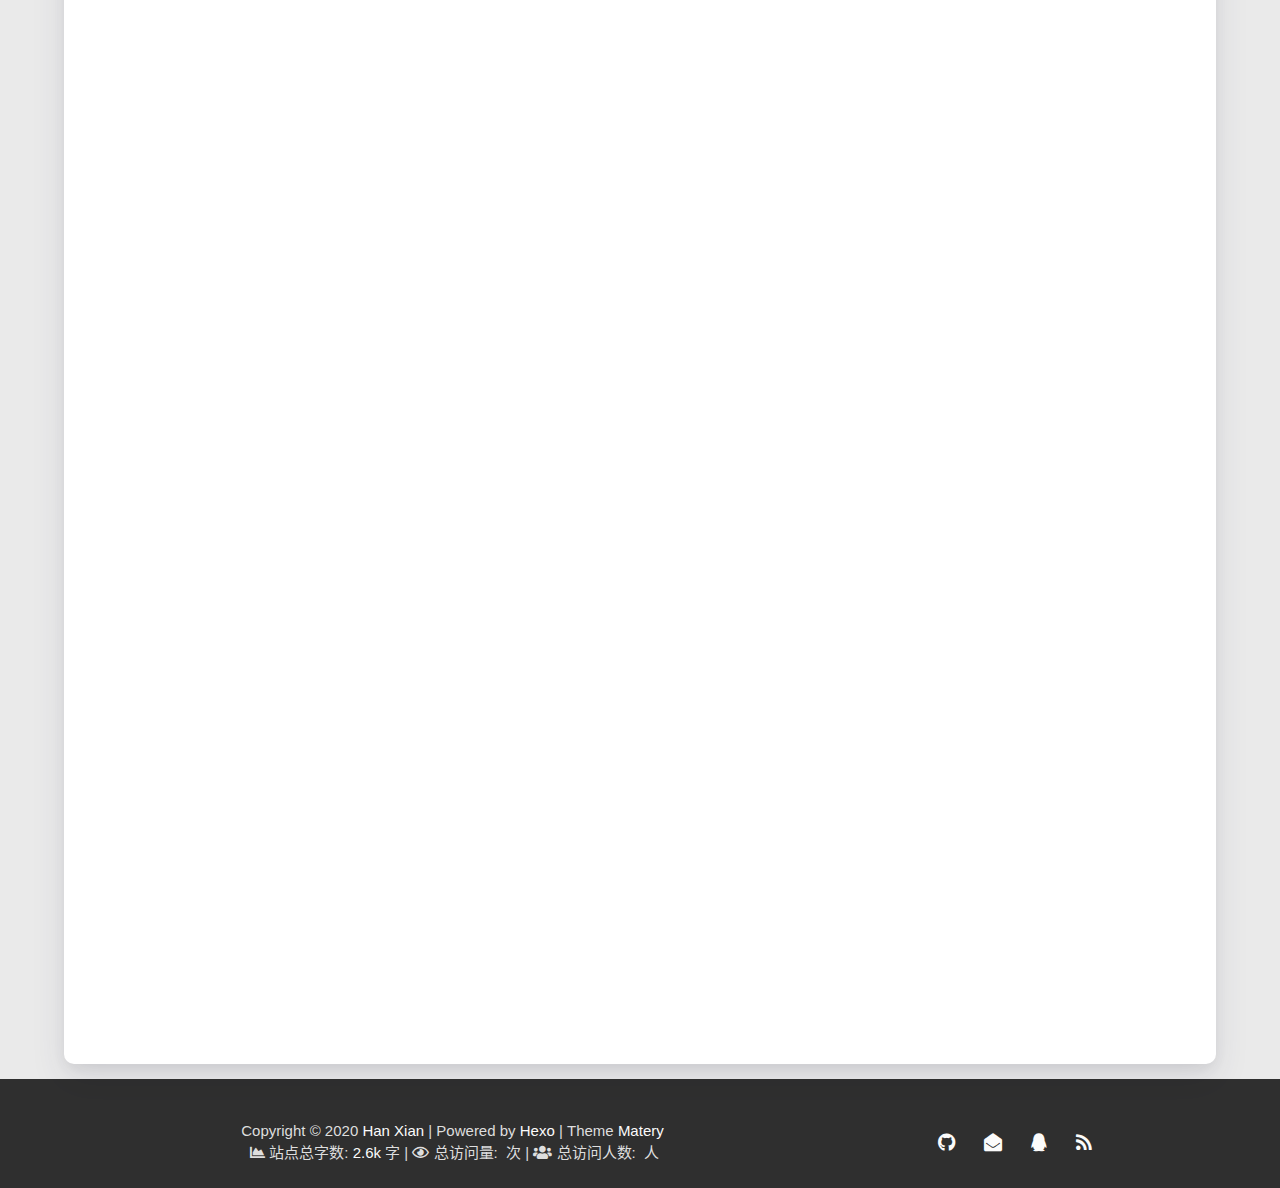
==== commit 055a27cc: "Site updated: 2020-05-13 21:55:36" ====
--- a/about/index.html
+++ b/about/index.html
@@ -637,7 +637,7 @@
                     <div class="post-statis col l4 hide-on-med-and-down" data-aos="zoom-in-right">
                         
 <div class="statis">
-    <span class="count"><a href="/">2</a></span>
+    <span class="count"><a href="/">3</a></span>
     <span class="name">文章</span>
 </div>
 
@@ -651,7 +651,7 @@
 
 
 <div class="statis">
-    <span class="count"><a href="/tags">1</a></span>
+    <span class="count"><a href="/tags">2</a></span>
     <span class="name">标签</span>
 </div>
 
@@ -667,7 +667,7 @@
                                 <div class="post-statis hide-on-large-only" data-aos="zoom-in-right">
                                     
 <div class="statis">
-    <span class="count"><a href="/">2</a></span>
+    <span class="count"><a href="/">3</a></span>
     <span class="name">文章</span>
 </div>
 
@@ -681,7 +681,7 @@
 
 
 <div class="statis">
-    <span class="count"><a href="/tags">1</a></span>
+    <span class="count"><a href="/tags">2</a></span>
     <span class="name">标签</span>
 </div>
 
@@ -825,7 +825,7 @@
                 name: '文章篇数',
                 type: 'line',
                 color: ['#6772e5'],
-                data: [0,0,0,0,0,0,0,0,0,0,0,0,2],
+                data: [0,0,0,0,0,0,0,0,0,0,0,0,3],
                 markPoint: {
                     symbolSize: 45,
                     color: ['#fa755a','#3ecf8e','#82d3f4'],
@@ -867,7 +867,7 @@
                 type: 'pie',
                 radius: '50%',
                 color: ['#6772e5', '#ff9e0f', '#fa755a', '#3ecf8e', '#82d3f4', '#ab47bc', '#525f7f', '#f51c47', '#26A69A'],
-                data: [{"name":"javaweb","value":1}],
+                data: [{"name":"javaweb","value":2}],
                 itemStyle: {
                     emphasis: {
                         shadowBlur: 10,
@@ -891,7 +891,7 @@
         xAxis: [
             {
                 type: 'category',
-                data: ["bootstrap"]
+                data: ["bootstrap","bootstrap-table"]
             }
         ],
         yAxis: [
@@ -904,7 +904,7 @@
                 type: 'bar',
                 color: ['#82d3f4'],
                 barWidth : 18,
-                data: [1],
+                data: [1,1],
                 markPoint: {
                     symbolSize: 45,
                     data: [{
@@ -1079,6 +1079,12 @@
             </a>
             
             
+            
+            <a href="/tags/bootstrap-table/">
+                <span class="chip center-align waves-effect waves-light chip-default">bootstrap-table</span>
+            </a>
+            
+            
         </div>
     </div>
     
@@ -1203,7 +1209,7 @@
             <br>
             
             &nbsp;<i class="fas fa-chart-area"></i>&nbsp;站点总字数:&nbsp;<span
-                class="white-color">1.2k</span>&nbsp;字
+                class="white-color">2.6k</span>&nbsp;字
             
             
             
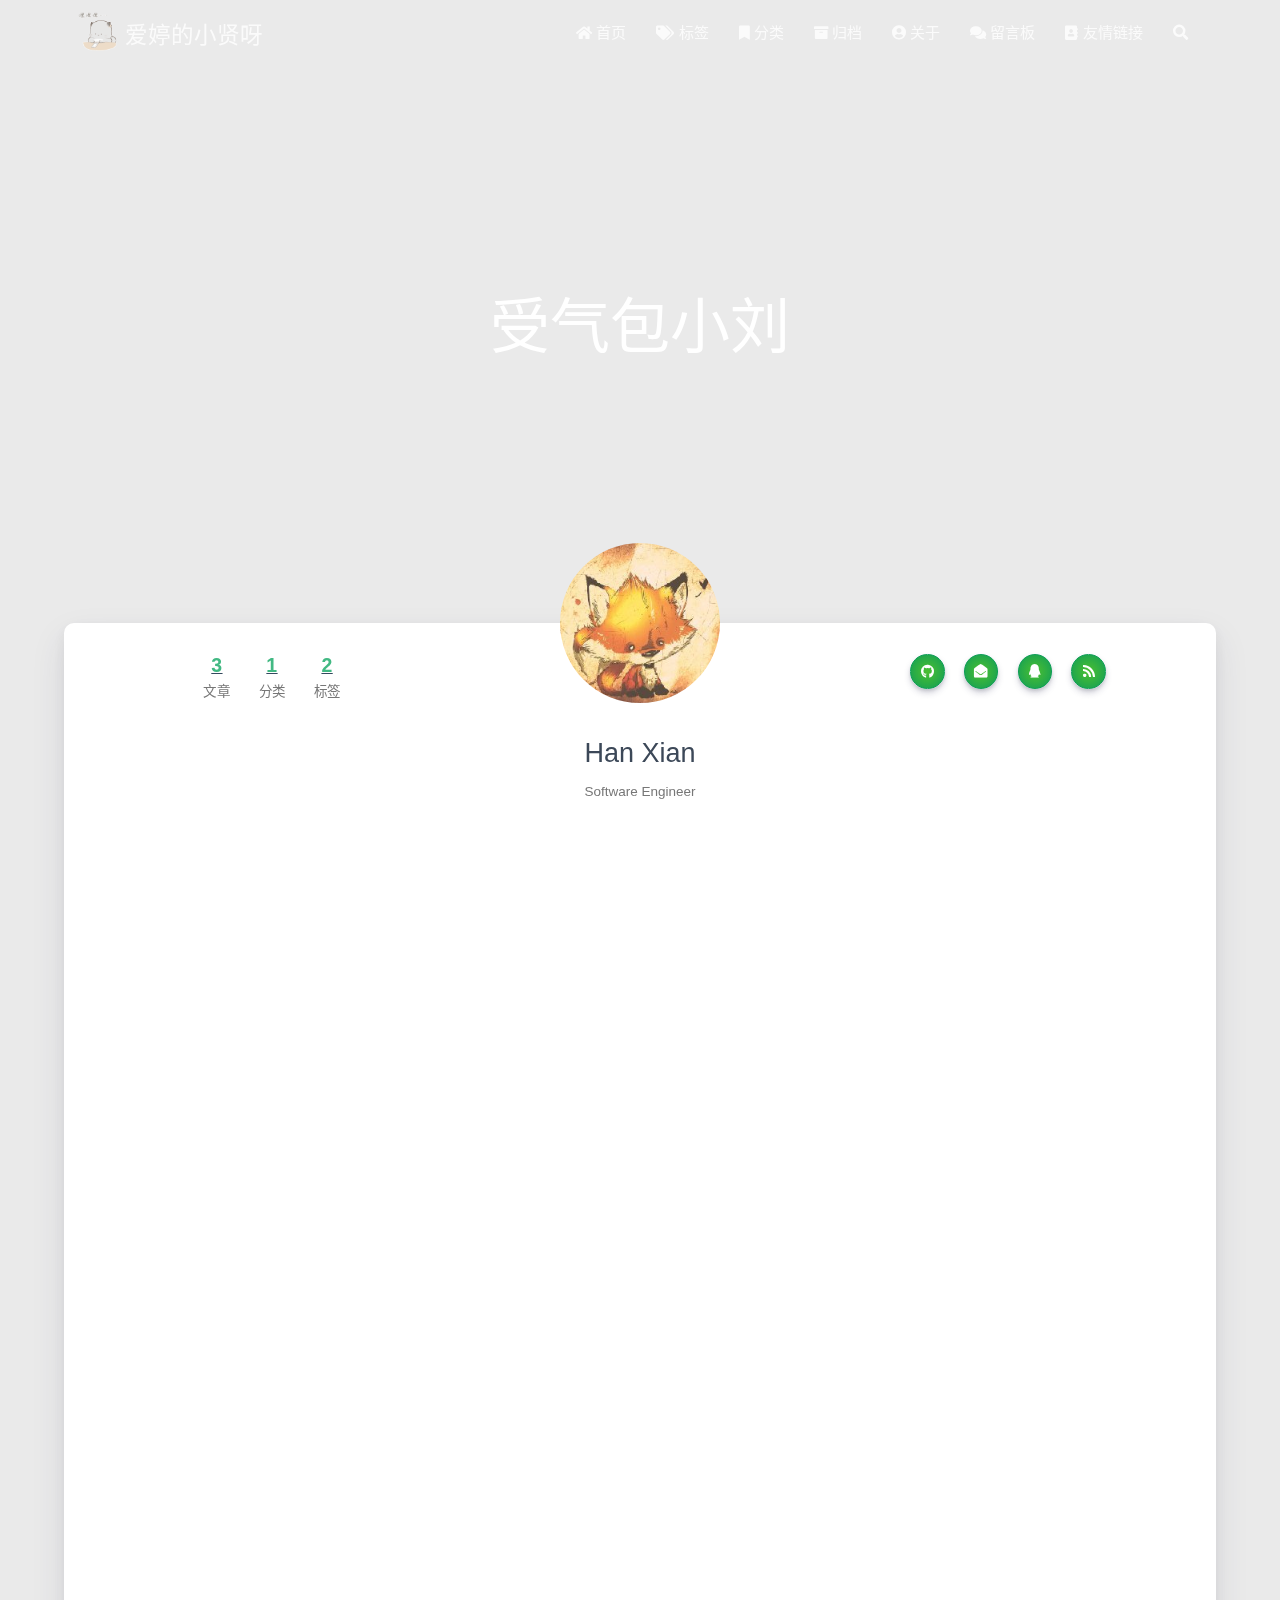
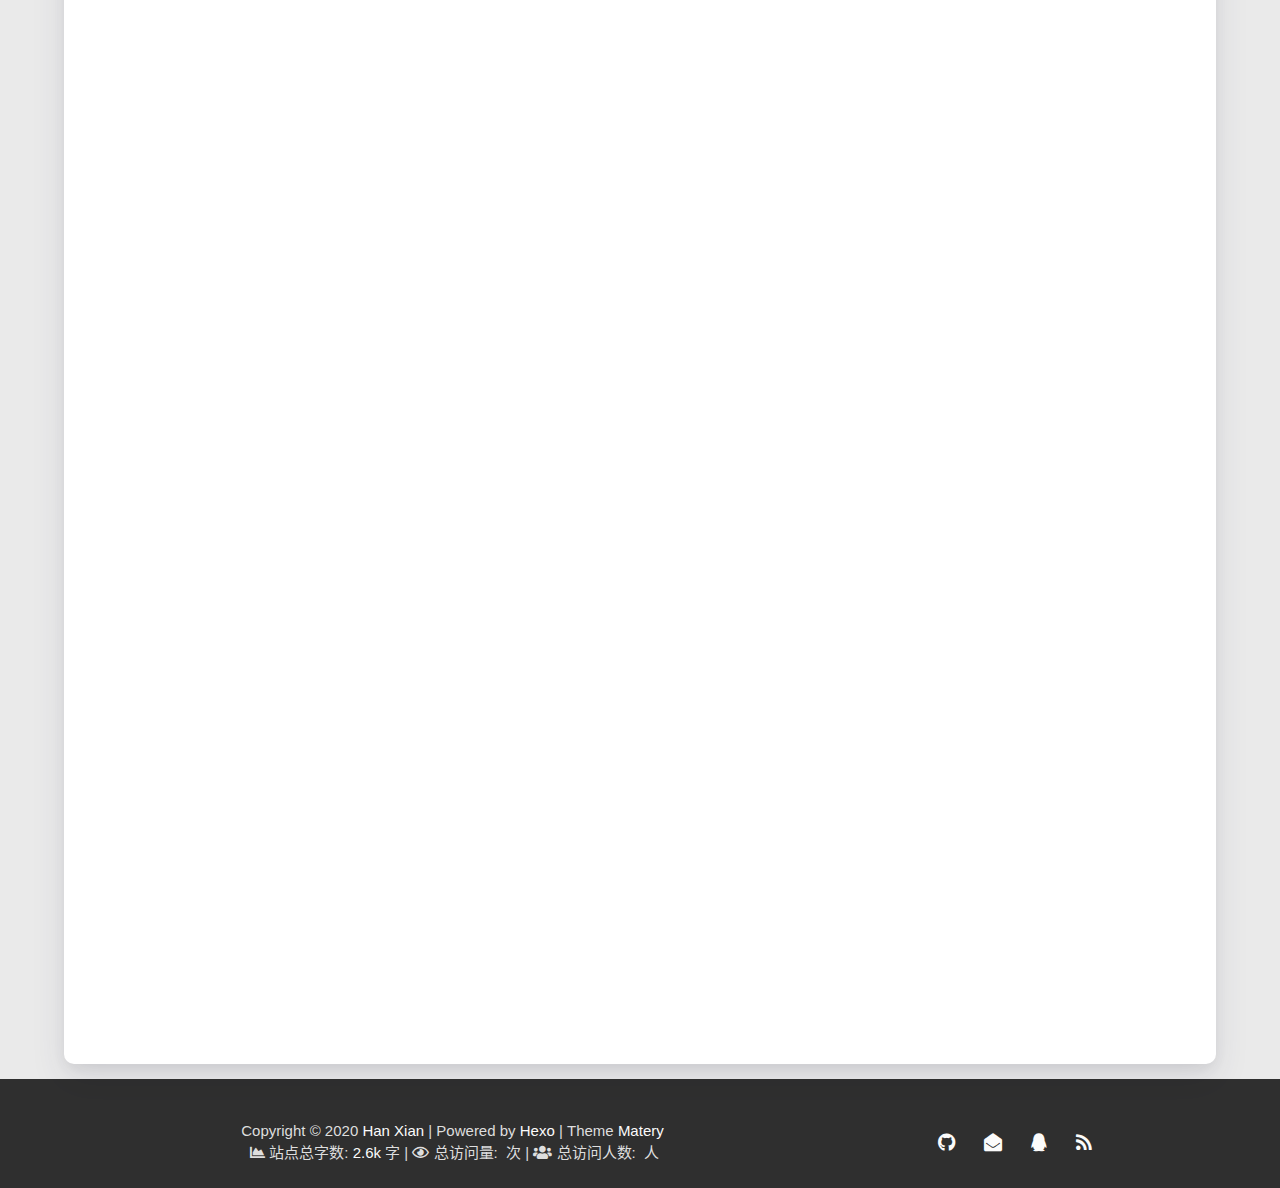
==== commit 98d97c88: "Site updated: 2020-05-13 22:16:39" ====
--- a/about/index.html
+++ b/about/index.html
@@ -4,7 +4,7 @@
 
 <head>
     <meta charset="utf-8">
-    <meta name="keywords" content="关于, 会飞的小贤呀">
+    <meta name="keywords" content="关于, 爱婷的小贤呀">
     <meta name="description" content="努力才能有收获,汗水浇灌出成功!">
     <meta http-equiv="X-UA-Compatible" content="IE=edge">
     <meta name="viewport" content="width=device-width, initial-scale=1.0, user-scalable=no">
@@ -16,7 +16,7 @@
     <!-- Global site tag (gtag.js) - Google Analytics -->
 
 
-    <title>关于 | 会飞的小贤呀</title>
+    <title>关于 | 爱婷的小贤呀</title>
     <link rel="icon" type="image/png" href="/favicon.png">
 
     <link rel="stylesheet" type="text/css" href="/libs/awesome/css/all.css">
@@ -317,7 +317,7 @@
                     
                     <img src="https://cdn.jsdelivr.net/gh/skyls03/skyls03.github.io/medias/loading.gif" data-original="/medias/logo.gif" class="logo-img" alt="LOGO">
                     
-                    <span class="logo-span">会飞的小贤呀</span>
+                    <span class="logo-span">爱婷的小贤呀</span>
                 </a>
             </div>
             
@@ -416,7 +416,7 @@
         
         <img src="https://cdn.jsdelivr.net/gh/skyls03/skyls03.github.io/medias/loading.gif" data-original="/medias/logo.gif" class="logo-img circle responsive-img">
         
-        <div class="logo-name">会飞的小贤呀</div>
+        <div class="logo-name">爱婷的小贤呀</div>
         <div class="logo-desc">
             
             努力才能有收获,汗水浇灌出成功!
@@ -594,7 +594,7 @@
         <div class="brand">
             <div class="title center-align">
                 
-                小贤呀
+                受气包小刘
                 
             </div>
 
